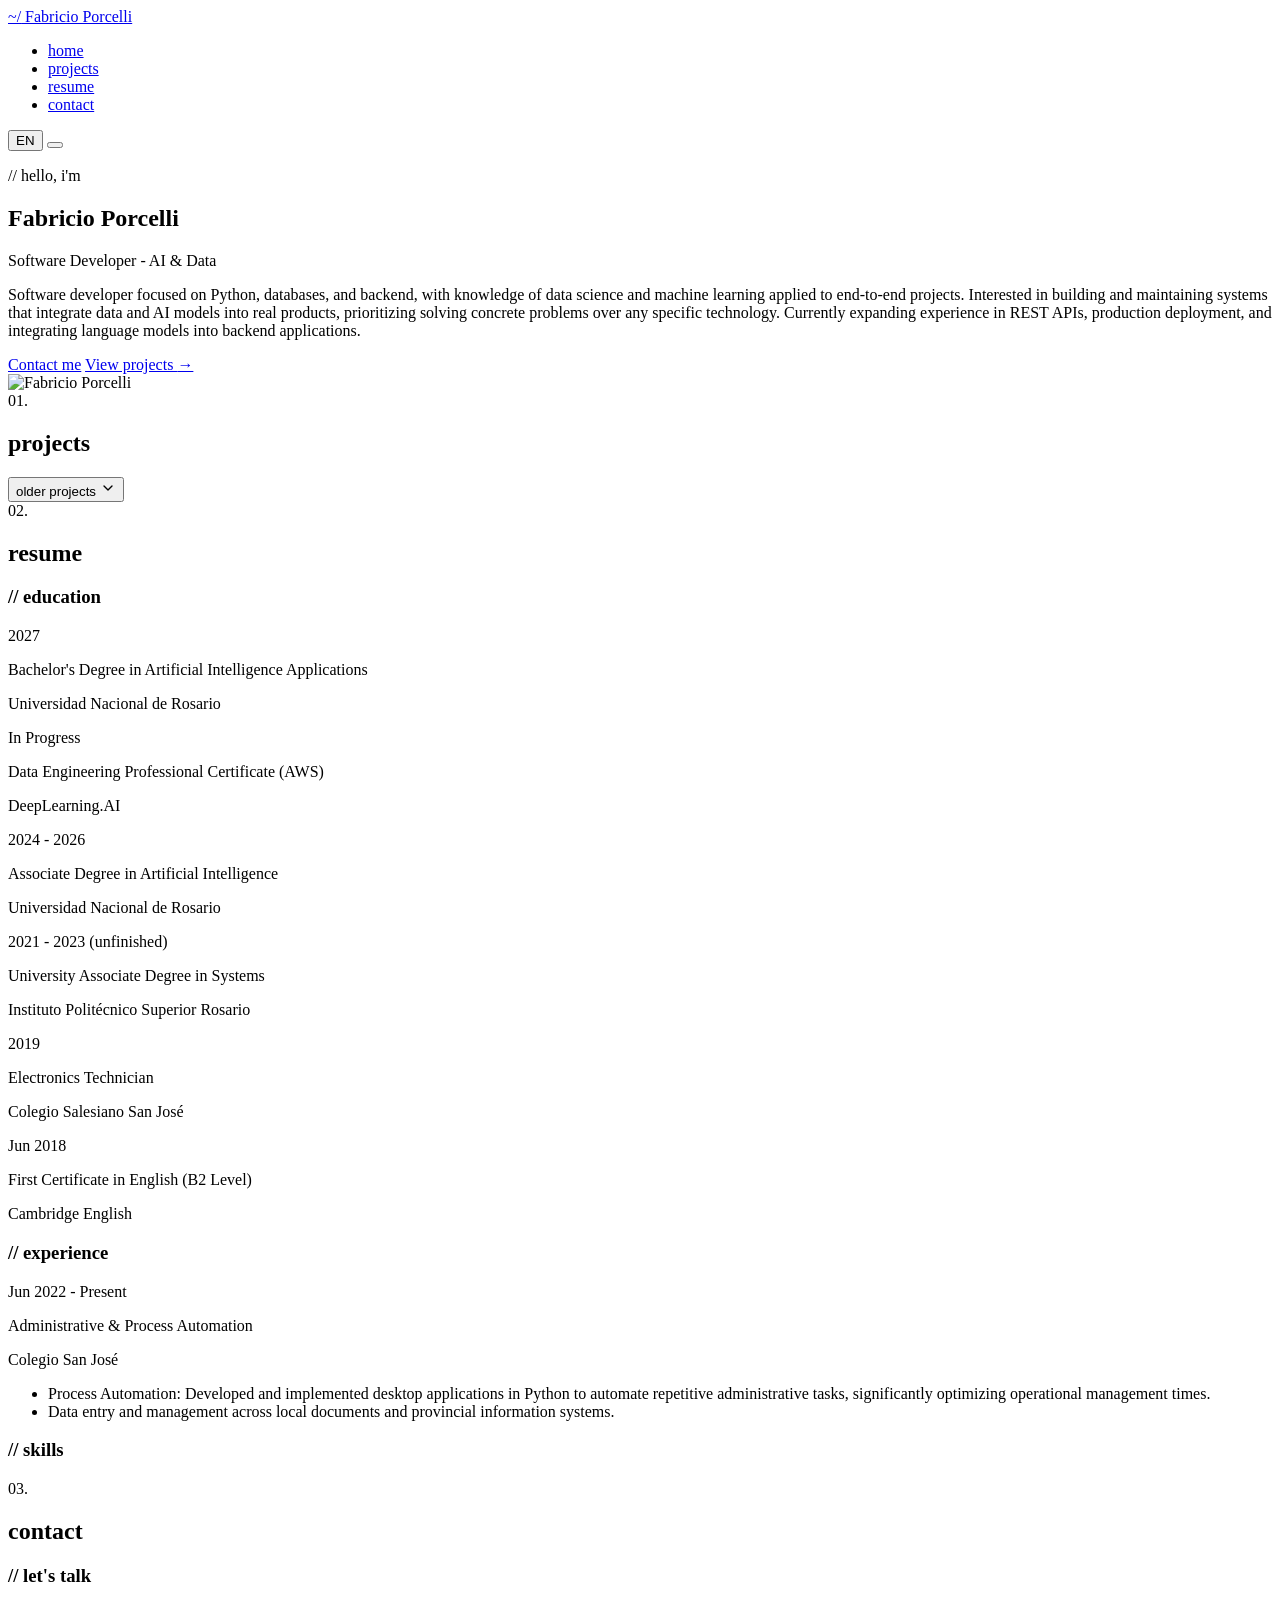
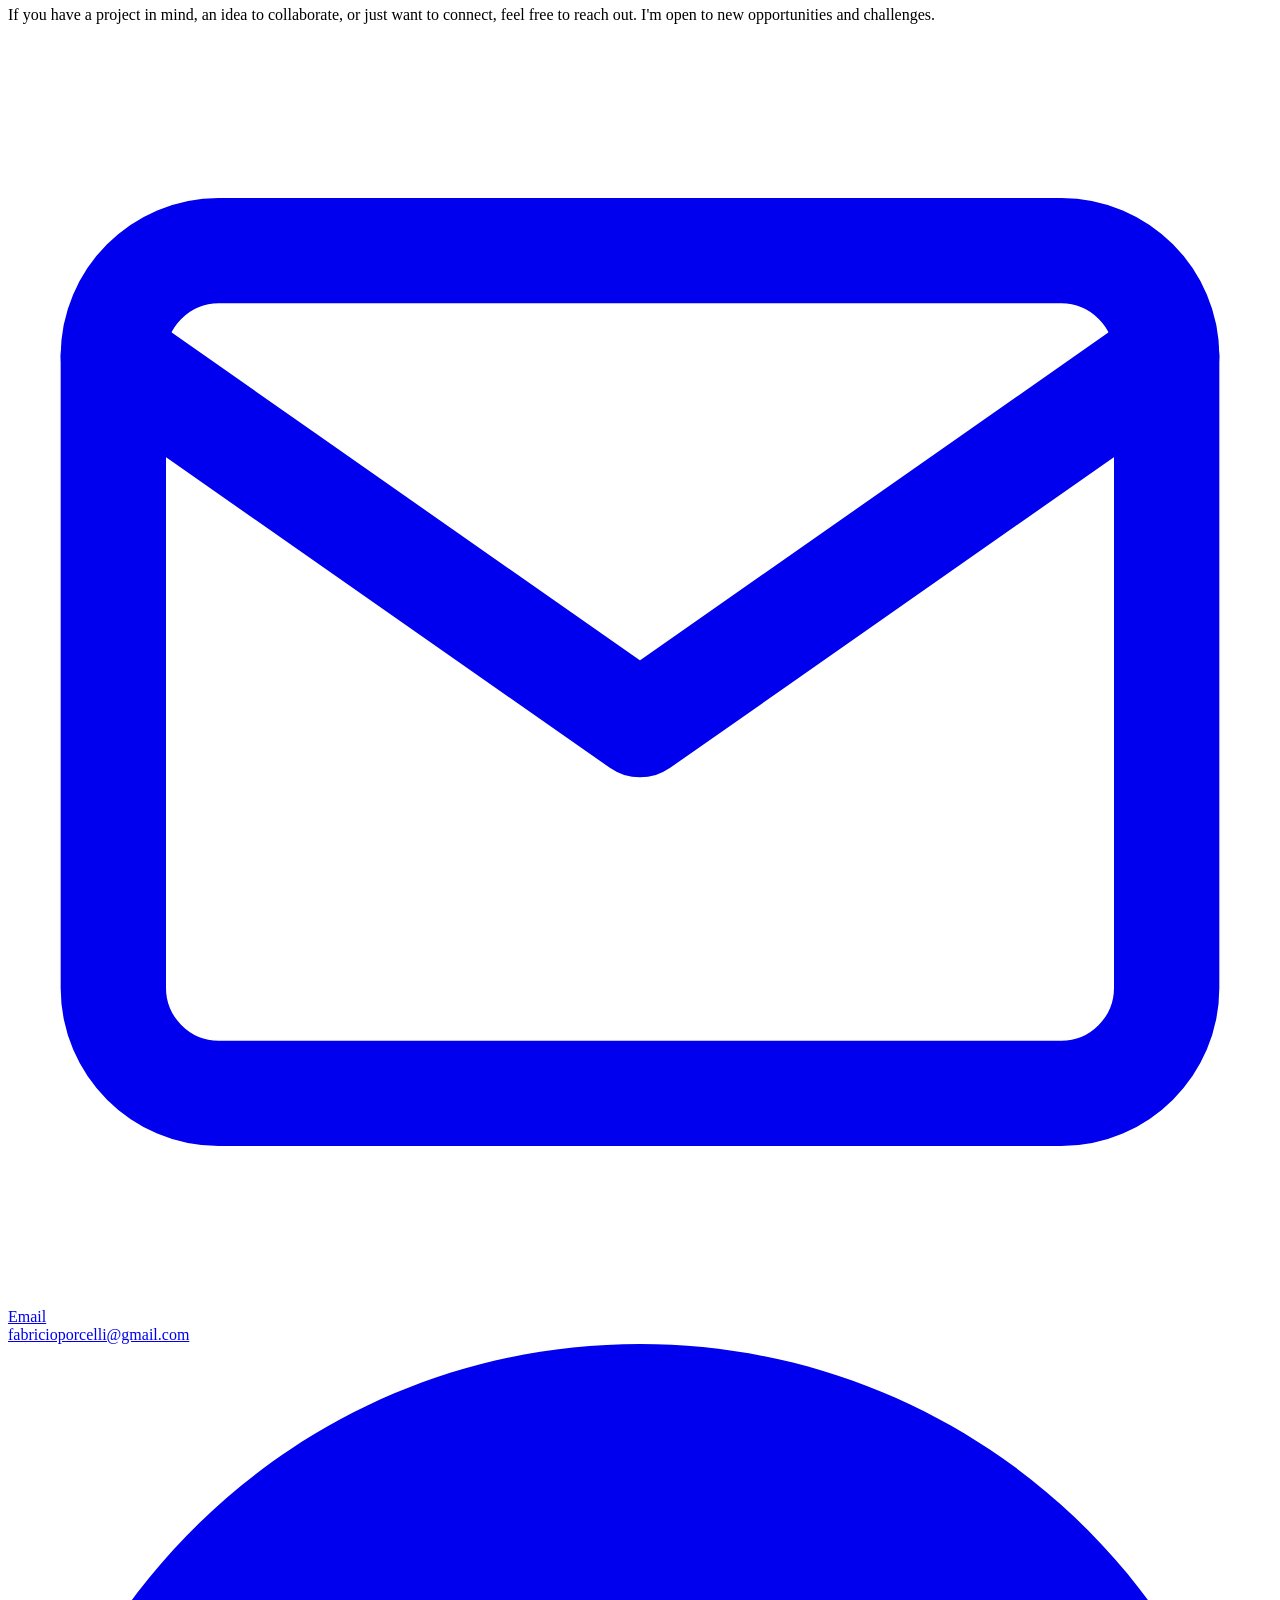
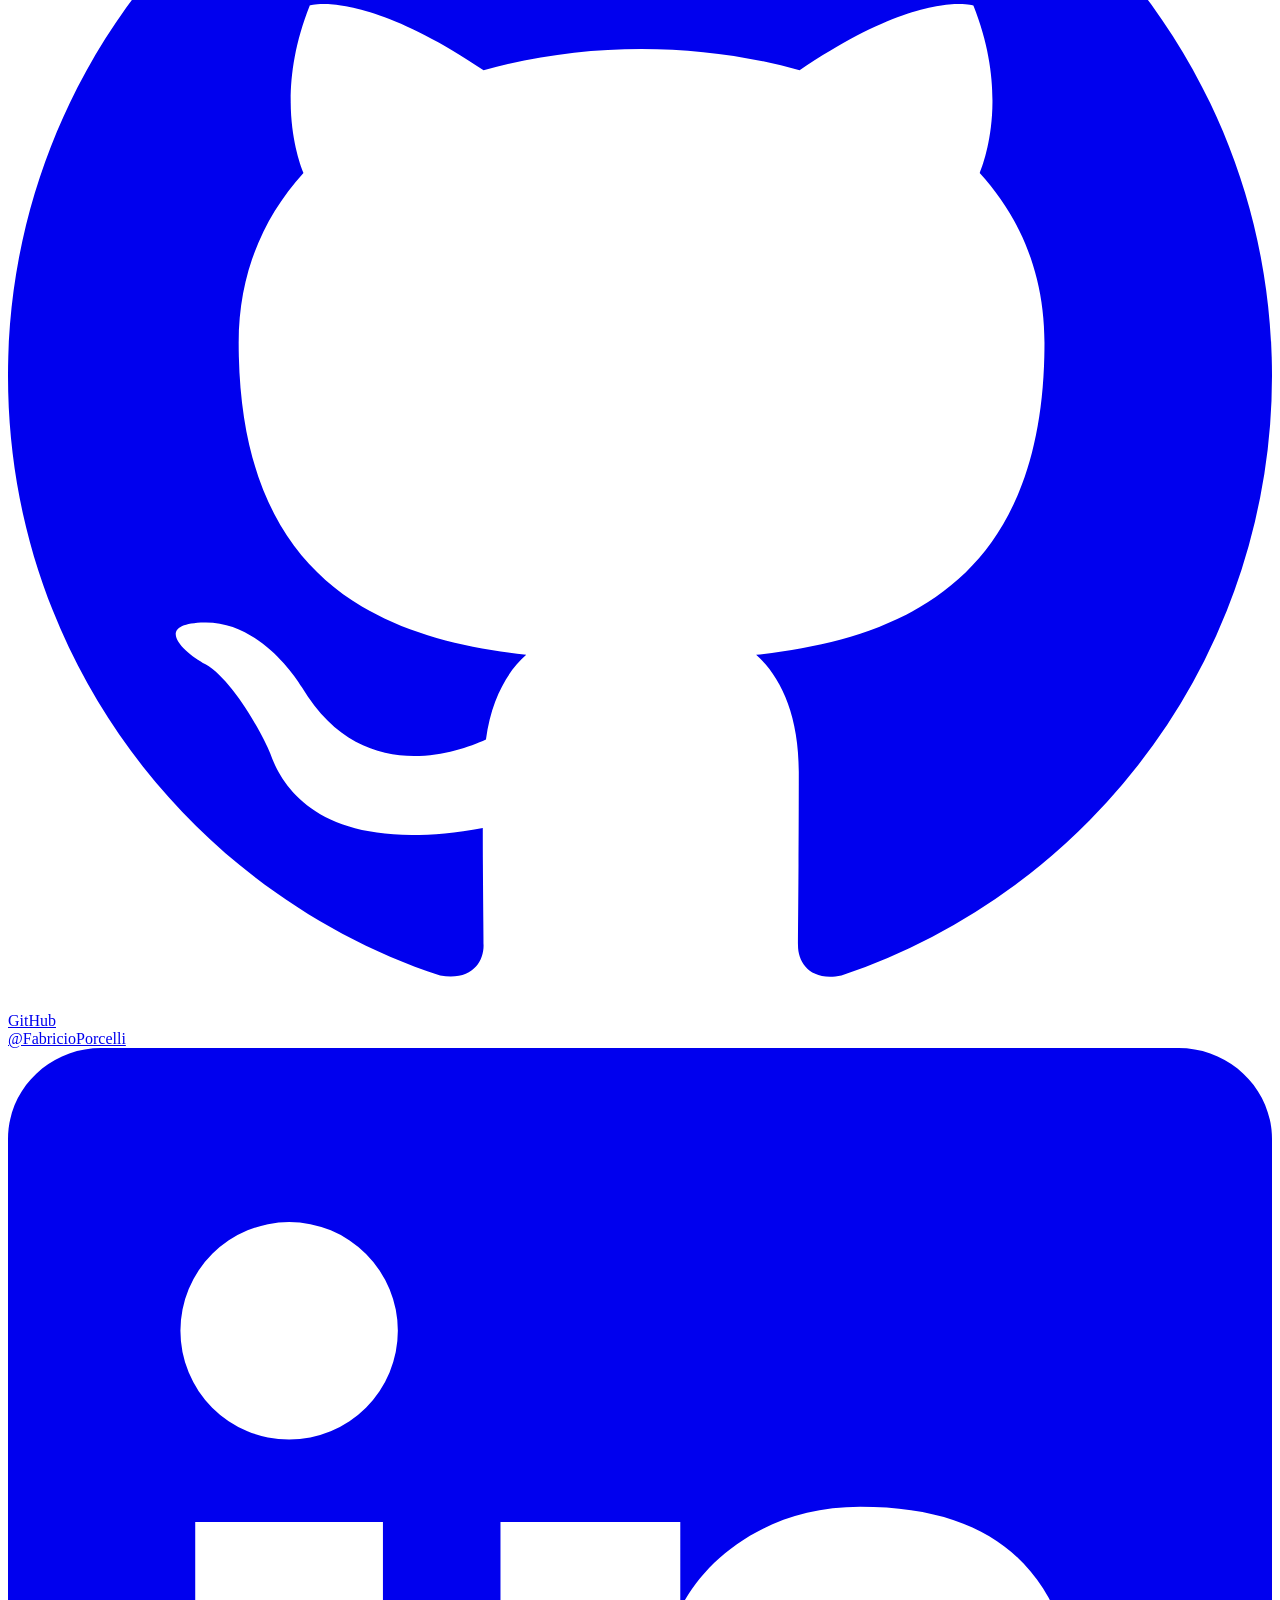
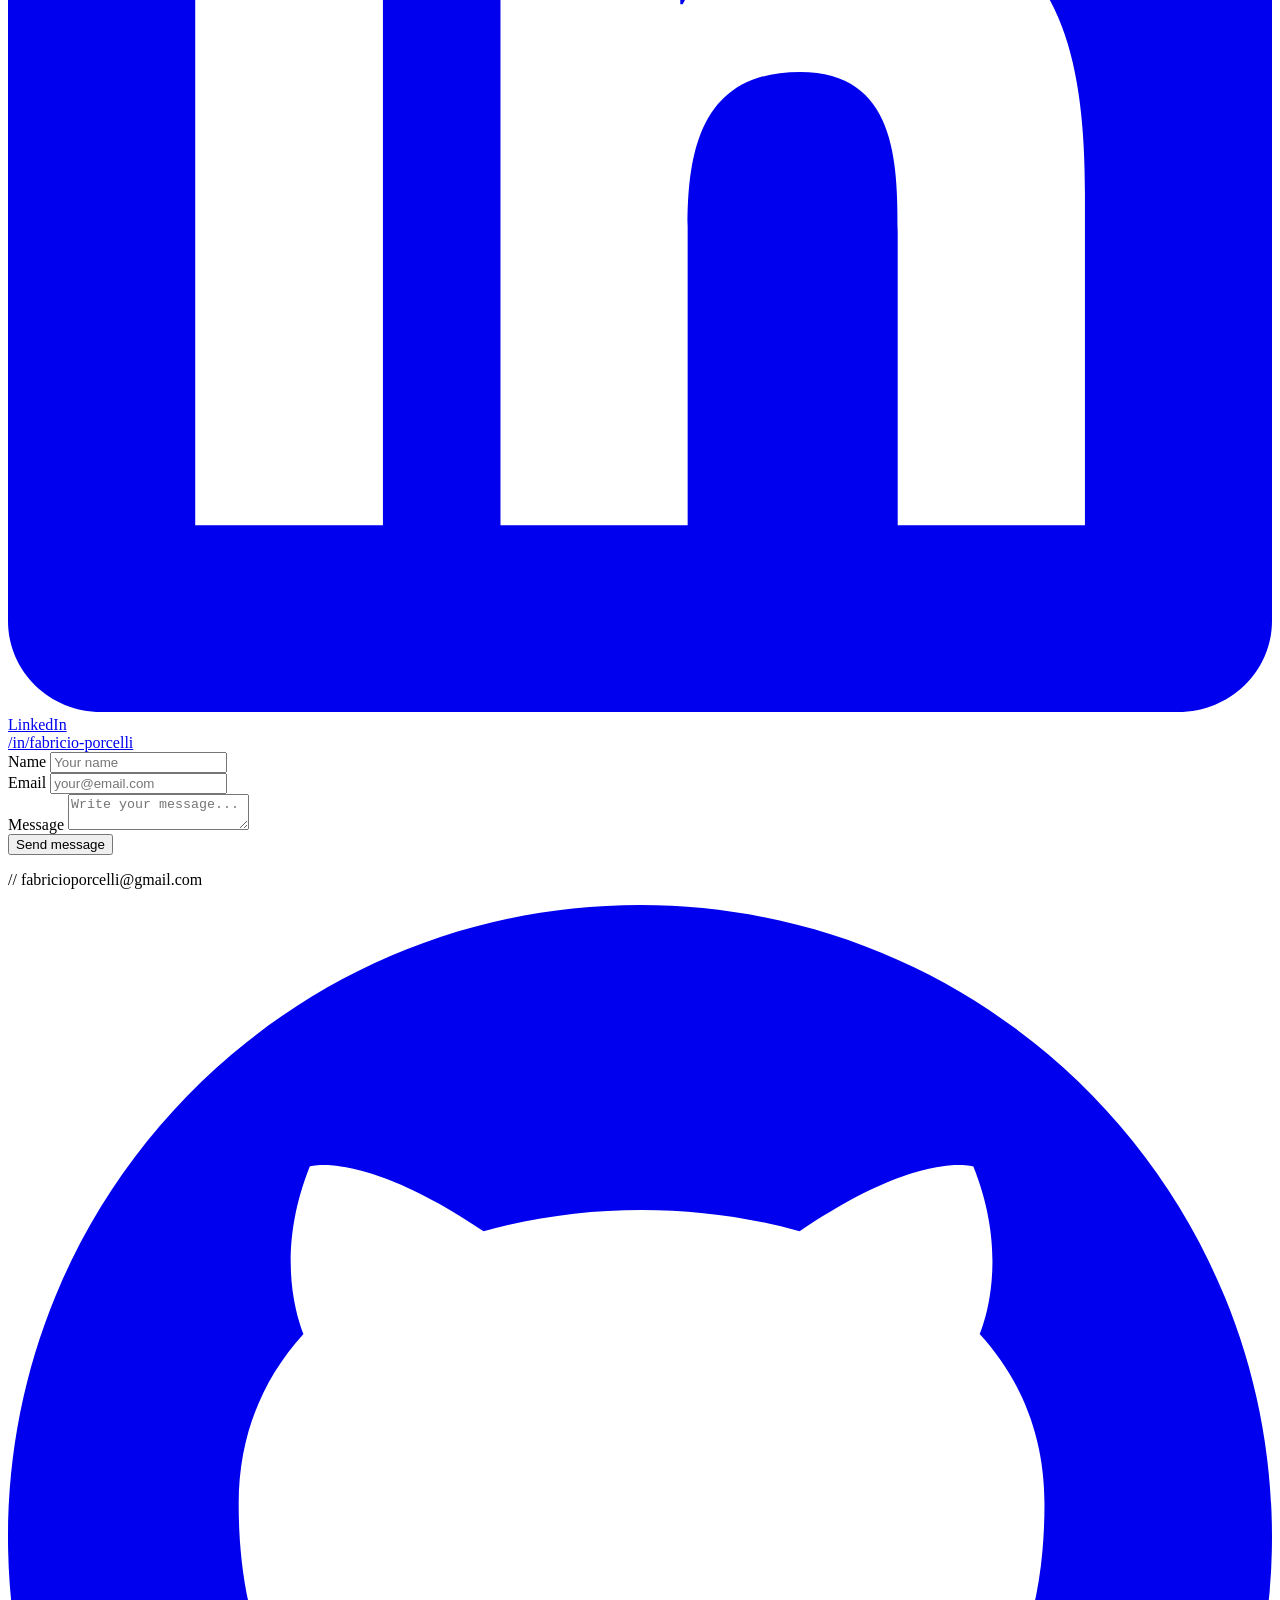
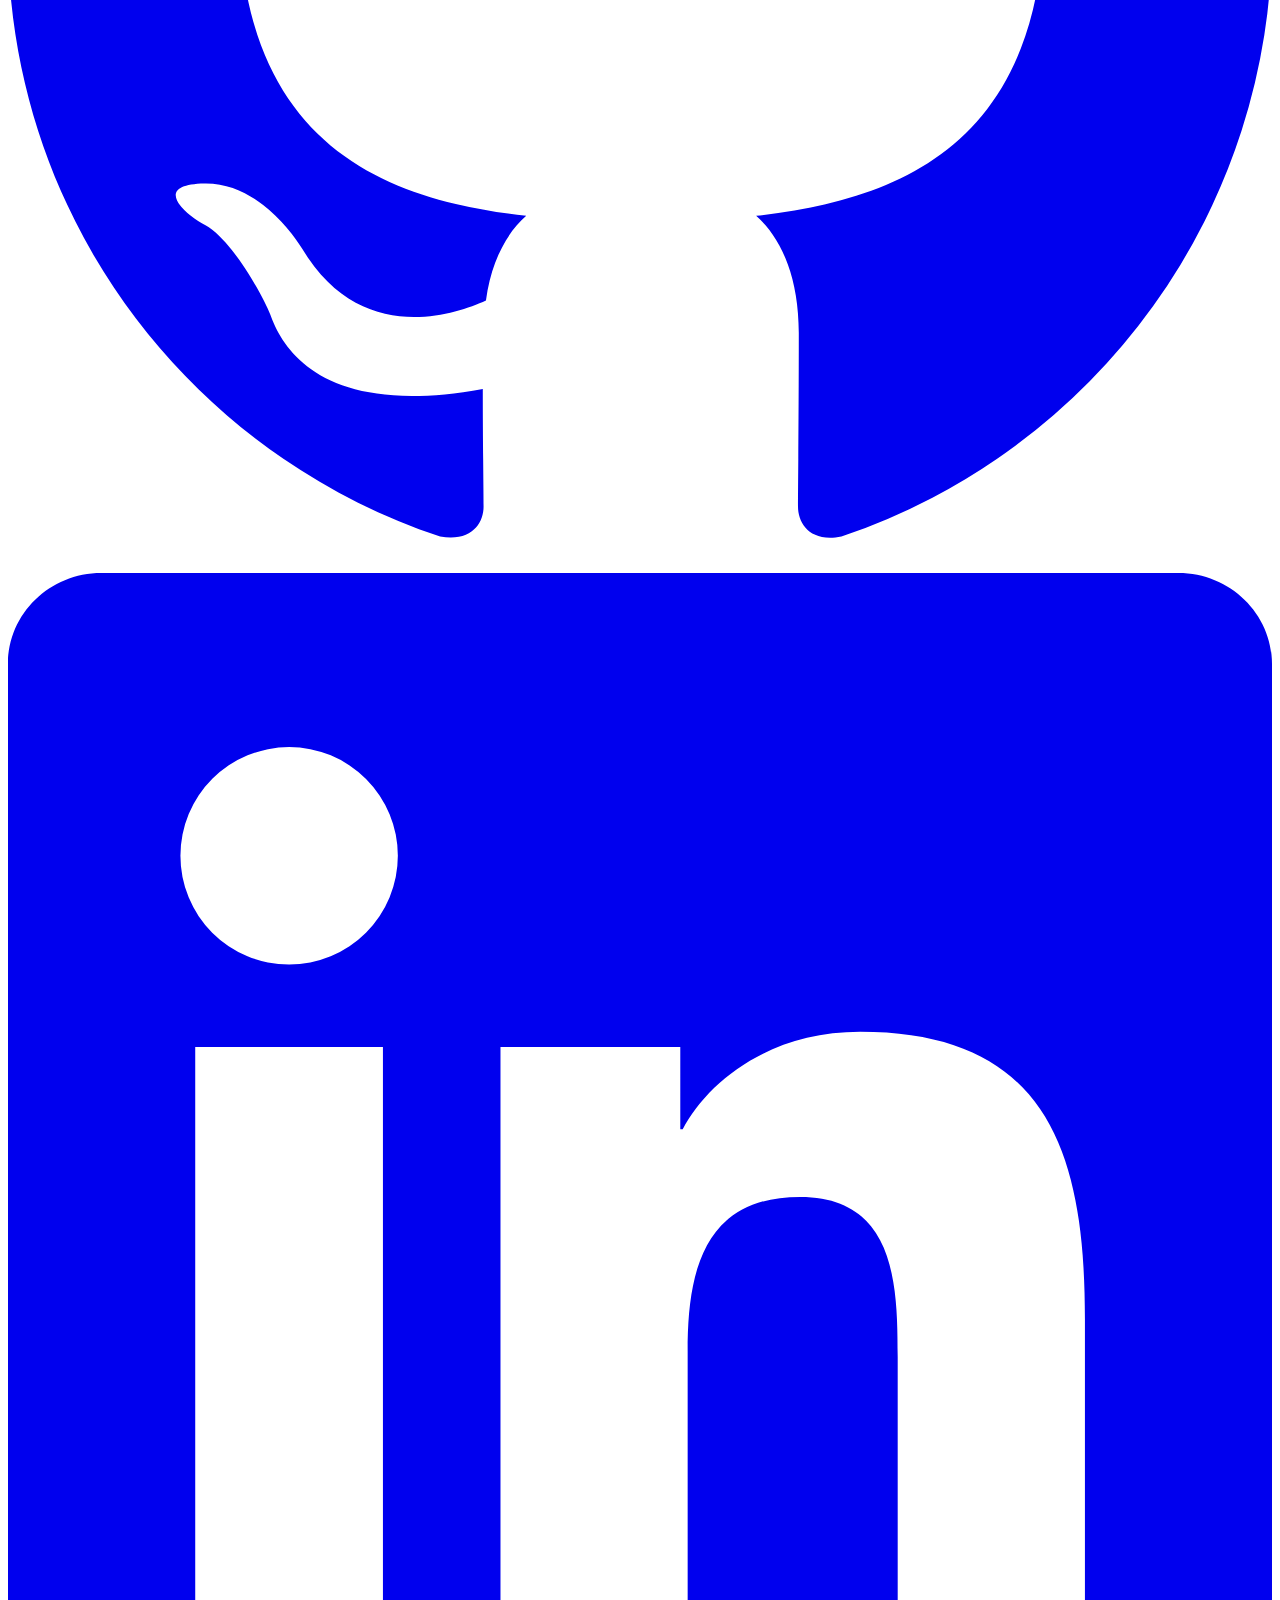
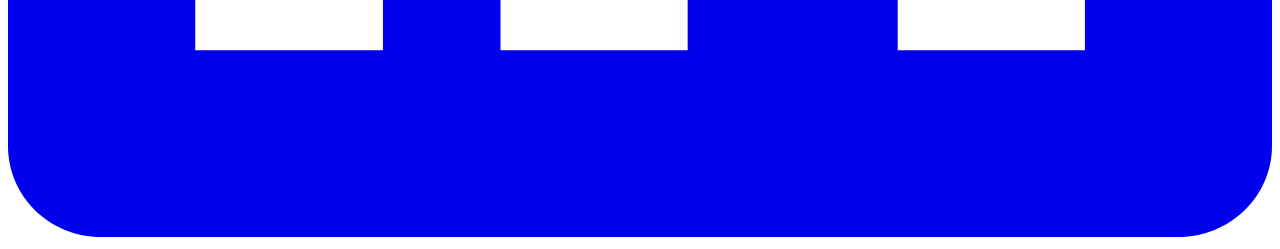
==== index.html @ 9d68b090 "feat: se agrega weather-assistant y se actualiza el contenido del portfolio - se agrega el proyecto " ====
<!DOCTYPE html>
<html lang="en">
<head>
  <meta charset="UTF-8">
  <meta name="viewport" content="width=device-width, initial-scale=1.0">
  <title>Fabricio Porcelli | Software Developer - AI & Data</title>
  <meta name="description" content="Software Developer focused on Python, databases, and backend, building systems that integrate data and AI models into real products. REST APIs, LLM agents, Docker, PostgreSQL.">
  <meta property="og:title" content="Fabricio Porcelli | Software Developer - AI & Data">
  <meta property="og:description" content="Software Developer focused on Python, backend, and AI: REST APIs, LLM agents, data pipelines, and production deployment.">
  <meta property="og:image" content="https://fabricioporcelli.github.io/porfolio/images/perfil.jpeg">
  <meta property="og:url" content="https://fabricioporcelli.github.io/porfolio/">
  <meta property="og:type" content="website">
  <meta name="twitter:card" content="summary_large_image">
  <link rel="icon" href="svgs/code.svg">
  <link rel="stylesheet" href="styles/styles.css">
</head>
<body>
  <header class="header">
    <nav class="nav">
      <a href="#inicio" class="nav-brand">
        <span class="nav-brand-icon">~/</span>
        Fabricio Porcelli
      </a>
      <ul class="nav-links" id="nav-links">
        <li><a href="#inicio" class="nav-link active" data-section="inicio" data-i18n="nav.inicio">home</a></li>
        <li><a href="#proyectos" class="nav-link" data-section="proyectos" data-i18n="nav.proyectos">projects</a></li>
        <li><a href="#curriculum" class="nav-link" data-section="curriculum" data-i18n="nav.curriculum">resume</a></li>
        <li><a href="#contacto" class="nav-link" data-section="contacto" data-i18n="nav.contacto">contact</a></li>
      </ul>
      <button class="lang-toggle" id="lang-toggle" aria-label="Switch language">EN</button>
      <button class="menu-toggle" id="menu-toggle" aria-label="Menú de navegación">
        <span></span>
        <span></span>
        <span></span>
      </button>
    </nav>
  </header>

  <main>
    <!-- HERO -->
    <section id="inicio" class="hero">
      <div class="container">
        <div class="hero-content fade-in">
          <div class="hero-text">
            <p class="hero-greeting"><span class="comment">//</span> <span data-i18n="hero.greeting">hello, i'm</span></p>
            <h1 class="hero-name">Fabricio Porcelli</h1>
            <p class="hero-subtitle" data-i18n="hero.subtitle">
              <span class="accent-blue">Software Developer</span>
              <span class="accent-green">- AI & Data</span>
            </p>
            <p class="hero-desc" data-i18n="hero.desc">
              Software developer focused on Python, databases, and backend, with knowledge of
              data science and machine learning applied to end-to-end projects. Interested in
              building and maintaining systems that integrate data and AI models into real
              products, prioritizing solving concrete problems over any specific technology.
              Currently expanding experience in REST APIs, production deployment, and
              integrating language models into backend applications.
            </p>
            <div class="hero-actions">
              <a href="mailto:fabricioporcelli@gmail.com" class="btn btn-primary" data-i18n="hero.contact">Contact me</a>
              <a href="#proyectos" class="btn btn-outline" data-i18n="hero.projects">View projects <span class="arrow">→</span></a>
            </div>
          </div>
          <div class="hero-image">
            <img src="images/perfil.jpeg" alt="Fabricio Porcelli" />
          </div>
        </div>
      </div>
    </section>

    <!-- PROYECTOS -->
    <section id="proyectos" class="section">
      <div class="container">
        <div class="section-header">
          <span class="section-number">01.</span>
          <h2 class="section-title" data-i18n="section.projects">projects</h2>
          <div class="section-line"></div>
        </div>
        <div class="projects-grid" id="projects-grid"></div>
        <div class="projects-archive">
          <button class="archive-toggle" id="archive-toggle" aria-expanded="false" aria-controls="archive-grid">
            <span data-i18n="projects.archive">older projects</span>
            <svg class="archive-chevron" width="16" height="16" viewBox="0 0 24 24" fill="none" stroke="currentColor" stroke-width="2" stroke-linecap="round" stroke-linejoin="round"><polyline points="6 9 12 15 18 9"/></svg>
          </button>
          <div class="archive-collapse" id="archive-collapse">
            <div class="archive-inner">
              <div class="projects-grid" id="archive-grid"></div>
            </div>
          </div>
        </div>
      </div>
    </section>

    <!-- CURRICULUM -->
    <section id="curriculum" class="section">
      <div class="container">
        <div class="section-header">
          <span class="section-number">02.</span>
          <h2 class="section-title" data-i18n="section.resume">resume</h2>
          <div class="section-line"></div>
        </div>
        <div class="curriculum-content">
          <div class="curriculum-left">
            <h3 data-i18n="edu.title">// education</h3>
            <div class="edu-item">
              <p class="edu-date">2027</p>
              <p class="edu-title" data-i18n="edu.lic">Bachelor's Degree in Artificial Intelligence Applications</p>
              <p class="edu-institution" data-i18n="edu.lic.inst">Universidad Nacional de Rosario</p>
            </div>
            <div class="edu-item">
              <p class="edu-date" data-i18n="edu.aws.date">In Progress</p>
              <p class="edu-title" data-i18n="edu.aws">Data Engineering Professional Certificate (AWS)</p>
              <p class="edu-institution" data-i18n="edu.aws.inst">DeepLearning.AI</p>
            </div>
            <div class="edu-item">
              <p class="edu-date">2024 - 2026</p>
              <p class="edu-title" data-i18n="edu.tuia">Associate Degree in Artificial Intelligence</p>
              <p class="edu-institution" data-i18n="edu.tuia.inst">Universidad Nacional de Rosario</p>
            </div>
            <div class="edu-item">
              <p class="edu-date" data-i18n="edu.aus.date">2021 - 2023 (unfinished)</p>
              <p class="edu-title" data-i18n="edu.aus">University Associate Degree in Systems</p>
              <p class="edu-institution" data-i18n="edu.aus.inst">Instituto Politécnico Superior Rosario</p>
            </div>
            <div class="edu-item">
              <p class="edu-date">2019</p>
              <p class="edu-title" data-i18n="edu.tecnico">Electronics Technician</p>
              <p class="edu-institution" data-i18n="edu.tecnico.inst">Colegio Salesiano San José</p>
            </div>
            <div class="edu-item">
              <p class="edu-date">Jun 2018</p>
              <p class="edu-title" data-i18n="edu.fce">First Certificate in English (B2 Level)</p>
              <p class="edu-institution" data-i18n="edu.fce.inst">Cambridge English</p>
            </div>
            <h3 data-i18n="exp.title">// experience</h3>
            <div class="edu-item">
              <p class="edu-date">Jun 2022 - Present</p>
              <p class="edu-title" data-i18n="exp.role">Administrative & Process Automation</p>
              <p class="edu-institution" data-i18n="exp.company">Colegio San José</p>
            </div>
            <ul class="exp-list">
              <li data-i18n="exp.bullet1">Process Automation: Developed and implemented desktop applications in Python to automate repetitive administrative tasks, significantly optimizing operational management times.</li>
              <li data-i18n="exp.bullet2">Data entry and management across local documents and provincial information systems.</li>
            </ul>
          </div>
          <div class="curriculum-right">
            <h3 data-i18n="skills.title">// skills</h3>
            <div class="skills-grid" id="skills-grid"></div>
            <div class="curriculum-download" hidden>
              <p data-i18n="cv.text">Full version with work experience and certifications.</p>
              <a href="https://drive.google.com/file/d/1CHxCLq-ZYE1xVv3JFR_Th_CoHBLo0Dvc/view?usp=sharing" target="_blank" rel="noopener noreferrer" class="btn btn-primary" id="cv-link">
                <svg width="16" height="16" viewBox="0 0 24 24" fill="none" stroke="currentColor" stroke-width="2" stroke-linecap="round" stroke-linejoin="round"><path d="M21 15v4a2 2 0 0 1-2 2H5a2 2 0 0 1-2-2v-4"/><polyline points="7 10 12 15 17 10"/><line x1="12" y1="15" x2="12" y2="3"/></svg>
                <span data-i18n="cv.button">View CV (PDF)</span>
              </a>
            </div>
          </div>
        </div>
      </div>
    </section>

    <!-- CONTACTO -->
    <section id="contacto" class="section">
      <div class="container">
        <div class="section-header">
          <span class="section-number">03.</span>
          <h2 class="section-title" data-i18n="section.contact">contact</h2>
          <div class="section-line"></div>
        </div>
        <div class="contact-content">
          <div class="contact-info">
            <h3 data-i18n="contact.title">// let's talk</h3>
            <p data-i18n="contact.desc">
              If you have a project in mind, an idea to collaborate, or just want to connect,
              feel free to reach out. I'm open to new opportunities and challenges.
            </p>
            <div class="contact-links">
              <a href="mailto:fabricioporcelli@gmail.com" class="contact-link">
                <svg class="contact-link-icon" viewBox="0 0 24 24" fill="none" stroke="currentColor" stroke-width="2" stroke-linecap="round" stroke-linejoin="round"><path d="M4 4h16c1.1 0 2 .9 2 2v12c0 1.1-.9 2-2 2H4c-1.1 0-2-.9-2-2V6c0-1.1.9-2 2-2z"/><polyline points="22,6 12,13 2,6"/></svg>
                <div>
                  <div class="contact-link-label">Email</div>
                  <div class="contact-link-value">fabricioporcelli@gmail.com</div>
                </div>
              </a>
              <a href="https://github.com/FabricioPorcelli" target="_blank" rel="noopener noreferrer" class="contact-link">
                <svg class="contact-link-icon" viewBox="0 0 24 24" fill="currentColor"><path d="M12 0C5.37 0 0 5.37 0 12c0 5.31 3.435 9.795 8.205 11.385.6.105.825-.255.825-.57 0-.285-.015-1.23-.015-2.235-3.015.555-3.795-.735-4.035-1.41-.135-.345-.72-1.41-1.23-1.695-.42-.225-1.02-.78-.015-.795.945-.015 1.62.87 1.845 1.23 1.08 1.815 2.805 1.305 3.495.99.105-.78.42-1.305.765-1.605-2.67-.3-5.46-1.335-5.46-5.925 0-1.305.465-2.385 1.23-3.225-.12-.3-.54-1.53.12-3.18 0 0 1.005-.315 3.3 1.23.96-.27 1.98-.405 3-.405s2.04.135 3 .405c2.295-1.56 3.3-1.23 3.3-1.23.66 1.65.24 2.88.12 3.18.765.84 1.23 1.905 1.23 3.225 0 4.605-2.805 5.625-5.475 5.925.435.375.81 1.095.81 2.22 0 1.605-.015 2.895-.015 3.3 0 .315.225.69.825.57A12.02 12.02 0 0 0 24 12c0-6.63-5.37-12-12-12z"/></svg>
                <div>
                  <div class="contact-link-label">GitHub</div>
                  <div class="contact-link-value">@FabricioPorcelli</div>
                </div>
              </a>
              <a href="https://www.linkedin.com/in/fabricio-porcelli/" target="_blank" rel="noopener noreferrer" class="contact-link">
                <svg class="contact-link-icon" viewBox="0 0 24 24" fill="currentColor"><path d="M20.447 20.452h-3.554v-5.569c0-1.328-.027-3.037-1.852-3.037-1.853 0-2.136 1.445-2.136 2.939v5.667H9.351V9h3.414v1.561h.046c.477-.9 1.637-1.85 3.37-1.85 3.601 0 4.267 2.37 4.267 5.455v6.286zM5.337 7.433a2.062 2.062 0 01-2.063-2.065 2.064 2.064 0 112.063 2.065zm1.782 13.019H3.555V9h3.564v11.452zM22.225 0H1.771C.792 0 0 .774 0 1.729v20.542C0 23.227.792 24 1.771 24h20.451C23.2 24 24 23.227 24 22.271V1.729C24 .774 23.2 0 22.222 0h.003z"/></svg>
                <div>
                  <div class="contact-link-label">LinkedIn</div>
                  <div class="contact-link-value">/in/fabricio-porcelli</div>
                </div>
              </a>
            </div>
          </div>
          <form class="contact-form" id="contact-form">
            <div class="form-group">
              <label class="form-label" for="name" data-i18n="form.name">Name</label>
              <input class="form-input" type="text" id="name" name="name" placeholder="Your name" data-i18n-placeholder="form.name.placeholder" required>
            </div>
            <div class="form-group">
              <label class="form-label" for="email" data-i18n="form.email">Email</label>
              <input class="form-input" type="email" id="email" name="email" placeholder="your@email.com" data-i18n-placeholder="form.email.placeholder" required>
            </div>
            <div class="form-group">
              <label class="form-label" for="message" data-i18n="form.message">Message</label>
              <textarea class="form-textarea" id="message" name="message" placeholder="Write your message..." data-i18n-placeholder="form.message.placeholder" maxlength="1000" required></textarea>
            </div>
            <button type="submit" class="btn btn-primary" data-i18n="form.submit">Send message</button>
          </form>
        </div>
      </div>
    </section>
  </main>

  <footer class="footer">
    <div class="container">
      <div class="footer-content">
        <p class="footer-info">
          <span class="comment">//</span> fabricioporcelli@gmail.com
        </p>
        <!-- <p class="footer-info">
          Diseñado con <span style="color: var(--accent-red);">♥</span> por Fabricio Porcelli &nbsp;|&nbsp; 2024
        </p> -->
        <div class="footer-socials">
          <a href="https://github.com/FabricioPorcelli" target="_blank" rel="noopener noreferrer" class="footer-social-link" aria-label="GitHub">
            <svg viewBox="0 0 24 24" fill="currentColor"><path d="M12 0C5.37 0 0 5.37 0 12c0 5.31 3.435 9.795 8.205 11.385.6.105.825-.255.825-.57 0-.285-.015-1.23-.015-2.235-3.015.555-3.795-.735-4.035-1.41-.135-.345-.72-1.41-1.23-1.695-.42-.225-1.02-.78-.015-.795.945-.015 1.62.87 1.845 1.23 1.08 1.815 2.805 1.305 3.495.99.105-.78.42-1.305.765-1.605-2.67-.3-5.46-1.335-5.46-5.925 0-1.305.465-2.385 1.23-3.225-.12-.3-.54-1.53.12-3.18 0 0 1.005-.315 3.3 1.23.96-.27 1.98-.405 3-.405s2.04.135 3 .405c2.295-1.56 3.3-1.23 3.3-1.23.66 1.65.24 2.88.12 3.18.765.84 1.23 1.905 1.23 3.225 0 4.605-2.805 5.625-5.475 5.925.435.375.81 1.095.81 2.22 0 1.605-.015 2.895-.015 3.3 0 .315.225.69.825.57A12.02 12.02 0 0 0 24 12c0-6.63-5.37-12-12-12z"/></svg>
          </a>
          <a href="https://www.linkedin.com/in/fabricio-porcelli/" target="_blank" rel="noopener noreferrer" class="footer-social-link" aria-label="LinkedIn">
            <svg viewBox="0 0 24 24" fill="currentColor"><path d="M20.447 20.452h-3.554v-5.569c0-1.328-.027-3.037-1.852-3.037-1.853 0-2.136 1.445-2.136 2.939v5.667H9.351V9h3.414v1.561h.046c.477-.9 1.637-1.85 3.37-1.85 3.601 0 4.267 2.37 4.267 5.455v6.286zM5.337 7.433a2.062 2.062 0 01-2.063-2.065 2.064 2.064 0 112.063 2.065zm1.782 13.019H3.555V9h3.564v11.452zM22.225 0H1.771C.792 0 0 .774 0 1.729v20.542C0 23.227.792 24 1.771 24h20.451C23.2 24 24 23.227 24 22.271V1.729C24 .774 23.2 0 22.222 0h.003z"/></svg>
          </a>
        </div>
      </div>
    </div>
  </footer>

  <script src="scripts/script.js"></script>
</body>
</html>
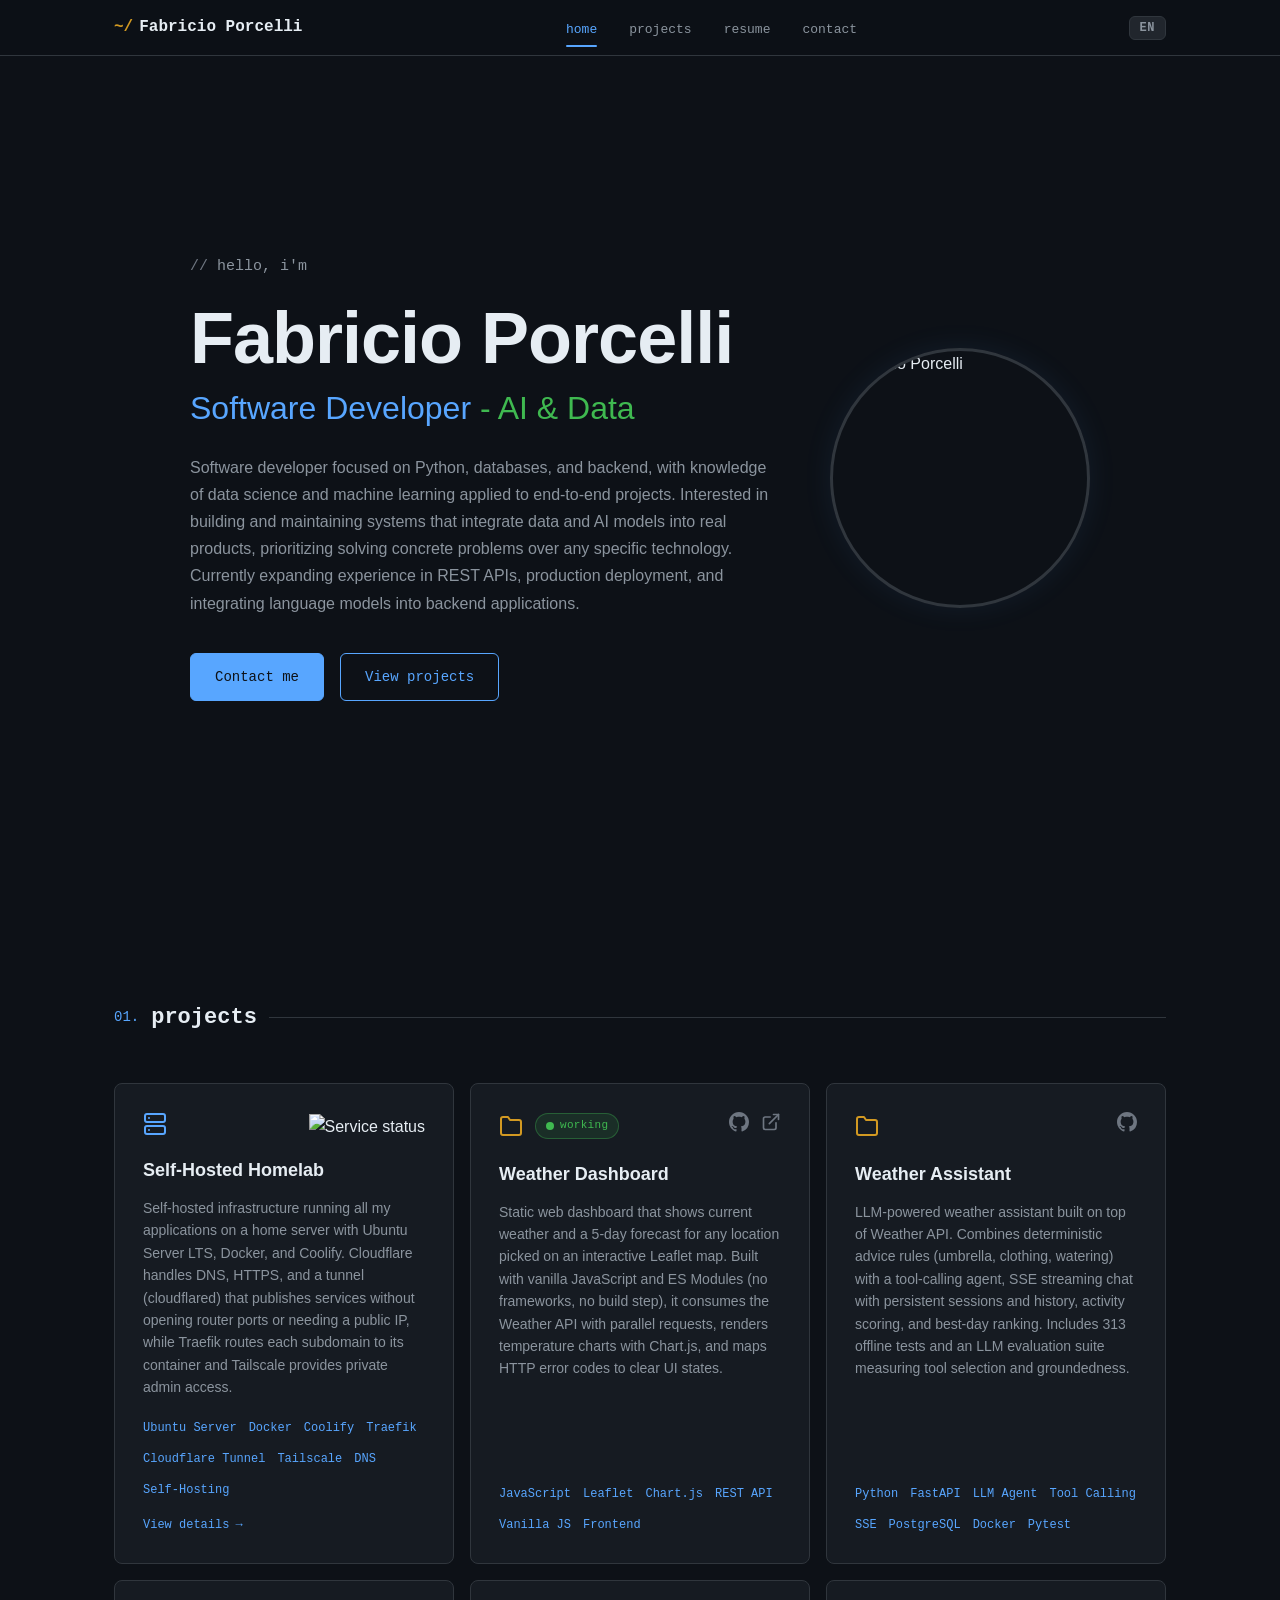
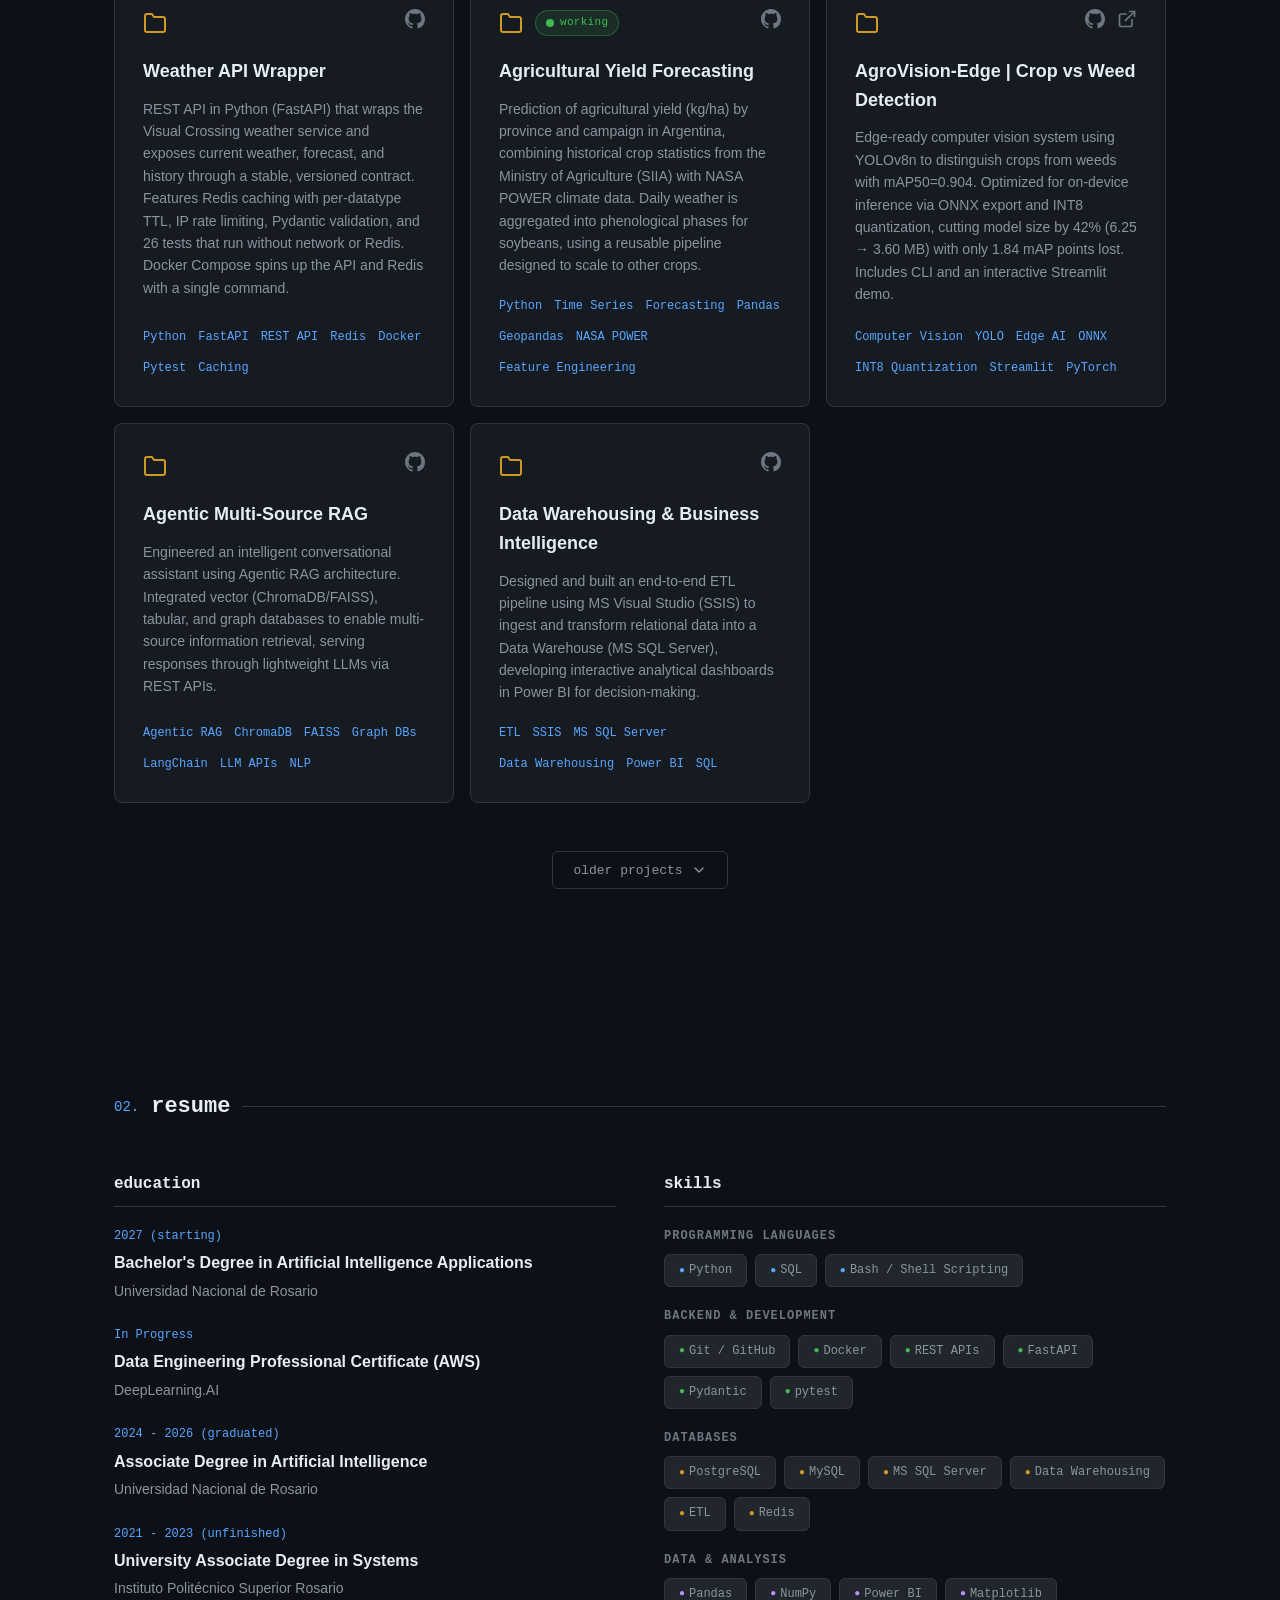
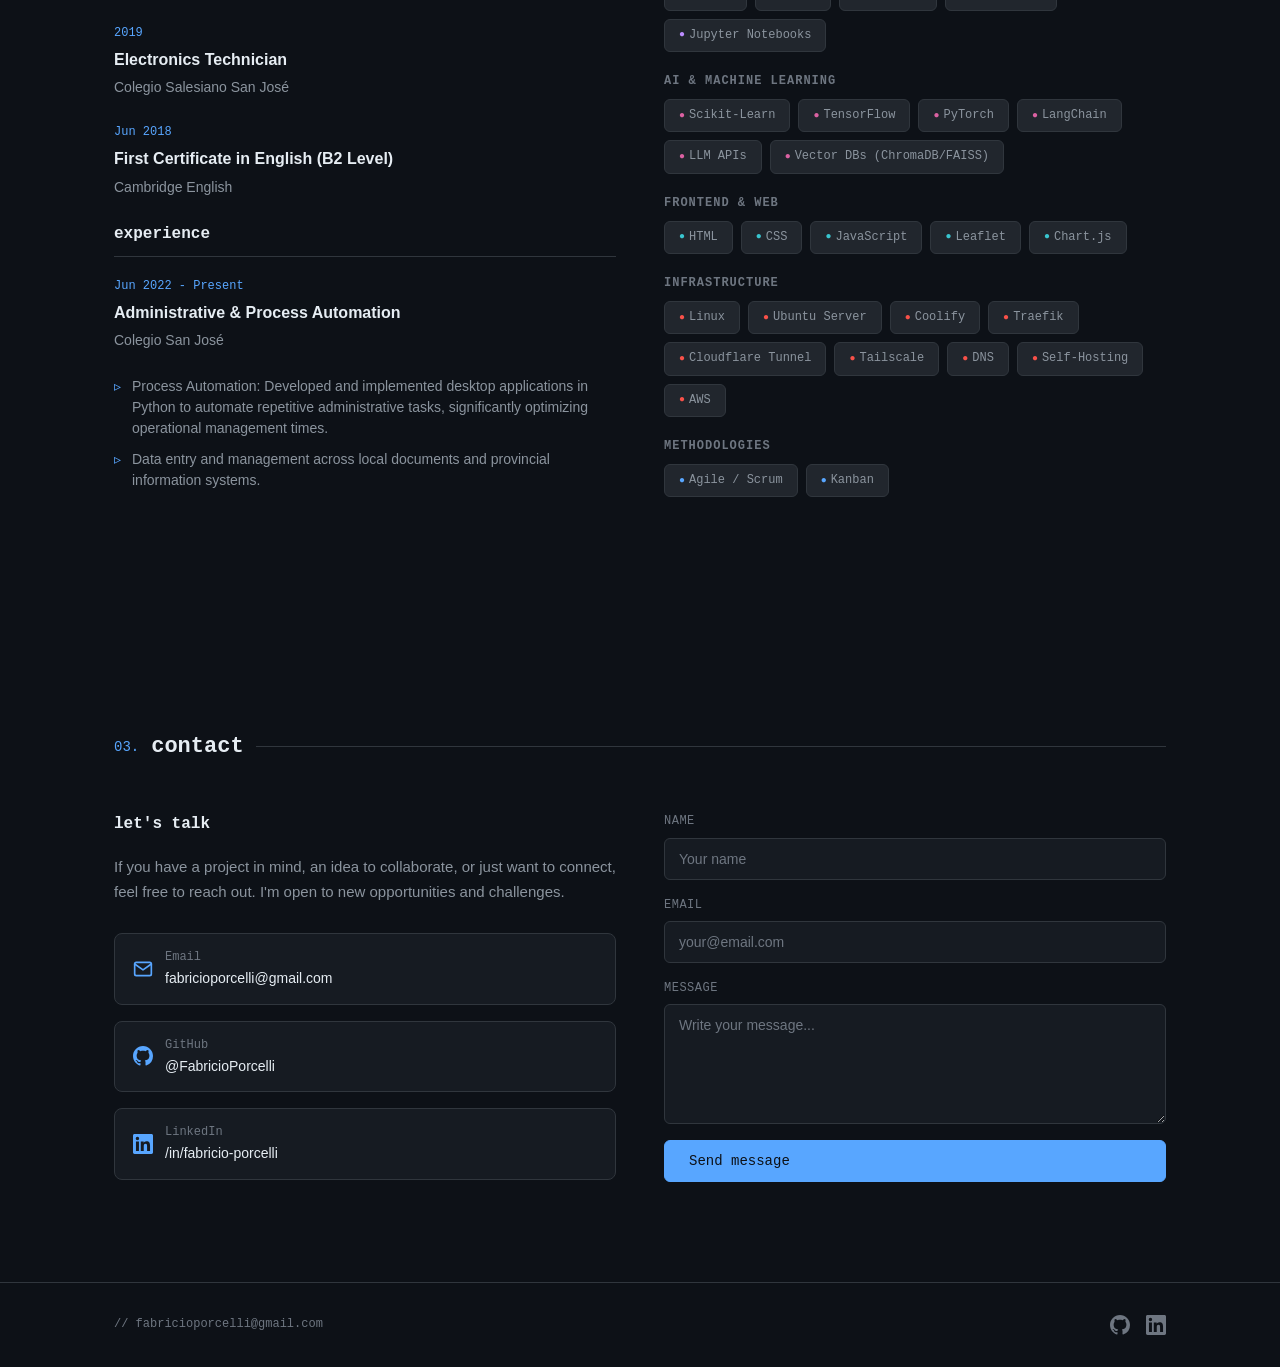
==== commit 7036931b: "feat: se agrega el proyecto self-hosted homelab con estado online y pagina de detalle - se agrega el" ====
--- a/index.html
+++ b/index.html
@@ -103,7 +103,7 @@
           <div class="curriculum-left">
             <h3 data-i18n="edu.title">// education</h3>
             <div class="edu-item">
-              <p class="edu-date">2027</p>
+              <p class="edu-date" data-i18n="edu.lic.date">2027 (starting)</p>
               <p class="edu-title" data-i18n="edu.lic">Bachelor's Degree in Artificial Intelligence Applications</p>
               <p class="edu-institution" data-i18n="edu.lic.inst">Universidad Nacional de Rosario</p>
             </div>
@@ -113,7 +113,7 @@
               <p class="edu-institution" data-i18n="edu.aws.inst">DeepLearning.AI</p>
             </div>
             <div class="edu-item">
-              <p class="edu-date">2024 - 2026</p>
+              <p class="edu-date" data-i18n="edu.tuia.date">2024 - 2026 (graduated)</p>
               <p class="edu-title" data-i18n="edu.tuia">Associate Degree in Artificial Intelligence</p>
               <p class="edu-institution" data-i18n="edu.tuia.inst">Universidad Nacional de Rosario</p>
             </div>
--- a/styles/styles.css
+++ b/styles/styles.css
@@ -0,0 +1,1197 @@
+*,
+*::before,
+*::after {
+  box-sizing: border-box;
+  margin: 0;
+  padding: 0;
+}
+
+:root {
+  --bg-primary: #0d1117;
+  --bg-secondary: #161b22;
+  --bg-tertiary: #21262d;
+  --border: #30363d;
+  --border-hover: #484f58;
+  --text-primary: #e6edf3;
+  --text-secondary: #8b949e;
+  --text-tertiary: #6e7681;
+  --accent-blue: #58a6ff;
+  --accent-green: #3fb950;
+  --accent-orange: #d29922;
+  --accent-purple: #bc8cff;
+  --accent-red: #f85149;
+  --font-sans: -apple-system, BlinkMacSystemFont, 'Segoe UI', Helvetica, Arial, sans-serif;
+  --font-mono: 'SF Mono', 'Fira Code', 'Cascadia Code', 'JetBrains Mono', monospace;
+  --nav-height: 56px;
+  --max-width: 1100px;
+  --section-padding: 100px 0;
+}
+
+html {
+  background: var(--bg-primary);
+  scroll-behavior: smooth;
+  scroll-padding-top: var(--nav-height);
+  scrollbar-width: thin;
+  scrollbar-color: var(--bg-tertiary) var(--bg-primary);
+}
+
+::-webkit-scrollbar {
+  width: 10px;
+}
+
+::-webkit-scrollbar-track {
+  background: var(--bg-primary);
+}
+
+::-webkit-scrollbar-thumb {
+  background: var(--bg-tertiary);
+  border-radius: 8px;
+  border: 2px solid var(--bg-primary);
+}
+
+::-webkit-scrollbar-thumb:hover {
+  background: var(--border-hover);
+}
+
+:focus-visible {
+  outline: 2px solid var(--accent-blue);
+  outline-offset: 3px;
+  border-radius: 4px;
+}
+
+body {
+  background: var(--bg-primary);
+  color: var(--text-primary);
+  font-family: var(--font-sans);
+  line-height: 1.6;
+  min-height: 100vh;
+  transition: opacity 0.18s ease;
+}
+
+body.lang-switching {
+  opacity: 0;
+  pointer-events: none;
+}
+
+img {
+  max-width: 100%;
+  display: block;
+}
+
+a {
+  color: inherit;
+  text-decoration: none;
+}
+
+ul {
+  list-style: none;
+}
+
+.container {
+  max-width: var(--max-width);
+  margin: 0 auto;
+  padding: 0 24px;
+}
+
+::selection {
+  background: var(--accent-blue);
+  color: var(--bg-primary);
+}
+
+.btn {
+  display: inline-flex;
+  align-items: center;
+  gap: 8px;
+  padding: 12px 24px;
+  border-radius: 6px;
+  font-family: var(--font-mono);
+  font-size: 14px;
+  font-weight: 500;
+  cursor: pointer;
+  transition: all 0.2s;
+  border: 1px solid var(--border);
+}
+
+.btn-primary {
+  background: var(--accent-blue);
+  color: var(--bg-primary);
+  border-color: var(--accent-blue);
+}
+
+.btn-primary:hover {
+  background: #79b8ff;
+  border-color: #79b8ff;
+}
+
+.btn-outline {
+  background: transparent;
+  color: var(--accent-blue);
+  border-color: var(--accent-blue);
+}
+
+.btn-outline:hover {
+  background: rgba(88, 166, 255, 0.1);
+}
+
+.comment {
+  color: var(--text-tertiary);
+  font-family: var(--font-mono);
+}
+
+/* HEADER / NAV */
+.header {
+  position: fixed;
+  top: 0;
+  left: 0;
+  right: 0;
+  height: var(--nav-height);
+  background: rgba(13, 17, 23, 0.9);
+  backdrop-filter: blur(12px);
+  border-bottom: 1px solid var(--border);
+  z-index: 1000;
+}
+
+.nav {
+  display: flex;
+  align-items: center;
+  justify-content: space-between;
+  height: 100%;
+  max-width: var(--max-width);
+  margin: 0 auto;
+  padding: 0 24px;
+}
+
+.nav-brand {
+  display: flex;
+  align-items: center;
+  gap: 6px;
+  font-family: var(--font-mono);
+  font-size: 16px;
+  font-weight: 600;
+  color: var(--text-primary);
+}
+
+.nav-brand-icon {
+  color: var(--accent-orange);
+}
+
+.nav-links {
+  display: flex;
+  align-items: center;
+  gap: 4px;
+}
+
+.nav-link {
+  padding: 8px 14px;
+  font-family: var(--font-mono);
+  font-size: 13px;
+  color: var(--text-secondary);
+  border-radius: 6px;
+  transition: all 0.2s;
+  position: relative;
+}
+
+.nav-link:hover {
+  color: var(--text-primary);
+  background: var(--bg-tertiary);
+}
+
+.nav-link.active {
+  color: var(--accent-blue);
+}
+
+.nav-link.active::after {
+  content: '';
+  position: absolute;
+  bottom: -2px;
+  left: 14px;
+  right: 14px;
+  height: 2px;
+  background: var(--accent-blue);
+  border-radius: 1px;
+}
+
+.menu-toggle {
+  display: none;
+  background: none;
+  border: none;
+  cursor: pointer;
+  padding: 8px;
+  flex-direction: column;
+  gap: 5px;
+}
+
+.menu-toggle span {
+  display: block;
+  width: 22px;
+  height: 2px;
+  background: var(--text-primary);
+  border-radius: 2px;
+  transition: all 0.3s;
+}
+
+.lang-toggle {
+  background: var(--bg-tertiary);
+  border: 1px solid var(--border);
+  color: var(--text-secondary);
+  font-family: var(--font-mono);
+  font-size: 12px;
+  font-weight: 600;
+  padding: 4px 10px;
+  border-radius: 6px;
+  cursor: pointer;
+  transition: all 0.2s;
+  margin-left: 8px;
+  letter-spacing: 0.5px;
+}
+
+.lang-toggle:hover {
+  color: var(--text-primary);
+  border-color: var(--border-hover);
+}
+
+.lang-toggle.pulse {
+  animation: langPulse 0.4s ease;
+}
+
+@keyframes langPulse {
+  0% {
+    transform: scale(1);
+  }
+  40% {
+    transform: scale(0.88);
+  }
+  100% {
+    transform: scale(1);
+  }
+}
+
+/* HERO */
+.hero {
+  min-height: 100vh;
+  display: flex;
+  align-items: center;
+  padding-top: var(--nav-height);
+}
+
+.hero-content {
+  display: flex;
+  align-items: center;
+  gap: 60px;
+  max-width: var(--max-width);
+}
+
+.hero-text {
+  flex: 1;
+  max-width: 620px;
+}
+
+.hero-image {
+  flex-shrink: 0;
+}
+
+.hero-image img {
+  width: 260px;
+  height: 260px;
+  border-radius: 50%;
+  object-fit: cover;
+  border: 3px solid var(--border);
+  box-shadow: 0 0 30px rgba(88, 166, 255, 0.08);
+  transition: border-color 0.3s, box-shadow 0.3s;
+}
+
+.hero-image img:hover {
+  border-color: var(--accent-blue);
+  box-shadow: 0 0 40px rgba(88, 166, 255, 0.15);
+}
+
+.hero-greeting {
+  font-family: var(--font-mono);
+  font-size: 15px;
+  color: var(--text-secondary);
+  margin-bottom: 20px;
+}
+
+.hero-name {
+  font-size: clamp(40px, 8vw, 72px);
+  font-weight: 700;
+  line-height: 1.1;
+  margin-bottom: 10px;
+  letter-spacing: -1px;
+}
+
+.hero-subtitle {
+  font-size: clamp(20px, 4vw, 32px);
+  font-weight: 500;
+  color: var(--text-secondary);
+  margin-bottom: 24px;
+  line-height: 1.3;
+}
+
+.accent-blue {
+  color: var(--accent-blue);
+}
+
+.accent-green {
+  color: var(--accent-green);
+}
+
+.accent-orange {
+  color: var(--accent-orange);
+}
+
+.accent-purple {
+  color: var(--accent-purple);
+}
+
+.hero-desc {
+  font-size: 16px;
+  color: var(--text-secondary);
+  max-width: 580px;
+  margin-bottom: 36px;
+  line-height: 1.7;
+}
+
+.hero-actions {
+  display: flex;
+  gap: 16px;
+  flex-wrap: wrap;
+}
+
+.arrow {
+  transition: transform 0.2s;
+}
+
+.btn:hover .arrow {
+  transform: translateX(4px);
+}
+
+/* SECTIONS */
+.section {
+  padding: var(--section-padding);
+}
+
+.section-header {
+  display: flex;
+  align-items: center;
+  gap: 12px;
+  margin-bottom: 48px;
+}
+
+.section-number {
+  font-family: var(--font-mono);
+  font-size: 14px;
+  color: var(--accent-blue);
+  font-weight: 500;
+}
+
+.section-title {
+  font-family: var(--font-mono);
+  font-size: 22px;
+  font-weight: 600;
+  color: var(--text-primary);
+  white-space: nowrap;
+}
+
+.section-line {
+  flex: 1;
+  height: 1px;
+  background: var(--border);
+}
+
+/* PROJECTS */
+.projects-grid {
+  display: grid;
+  grid-template-columns: repeat(auto-fill, minmax(320px, 1fr));
+  gap: 16px;
+}
+
+.projects-archive {
+  margin-top: 48px;
+}
+
+.archive-toggle {
+  display: flex;
+  align-items: center;
+  gap: 8px;
+  width: fit-content;
+  margin: 0 auto;
+  padding: 10px 20px;
+  background: transparent;
+  border: 1px solid var(--border);
+  border-radius: 6px;
+  color: var(--text-secondary);
+  font-family: var(--font-mono);
+  font-size: 13px;
+  cursor: pointer;
+  transition: all 0.2s;
+}
+
+.archive-toggle:hover {
+  color: var(--text-primary);
+  border-color: var(--border-hover);
+  background: var(--bg-tertiary);
+}
+
+.archive-chevron {
+  transition: transform 0.3s;
+}
+
+.archive-toggle.open .archive-chevron {
+  transform: rotate(180deg);
+}
+
+.archive-collapse {
+  display: grid;
+  grid-template-rows: 0fr;
+  transition: grid-template-rows 0.5s cubic-bezier(0.4, 0, 0.2, 1);
+}
+
+.archive-collapse.open {
+  grid-template-rows: 1fr;
+}
+
+.archive-inner {
+  overflow: hidden;
+  min-height: 0;
+  opacity: 0;
+  transform: translateY(-10px);
+  transition: opacity 0.4s ease, transform 0.5s cubic-bezier(0.4, 0, 0.2, 1);
+}
+
+.archive-collapse.open .archive-inner {
+  opacity: 1;
+  transform: translateY(0);
+}
+
+.archive-collapse.expanded .archive-inner {
+  overflow: visible;
+}
+
+#archive-grid {
+  margin-top: 16px;
+  padding: 8px 8px 16px;
+}
+
+.project-card {
+  position: relative;
+  background: var(--bg-secondary);
+  border: 1px solid var(--border);
+  border-radius: 8px;
+  padding: 28px;
+  transition: all 0.25s;
+  display: flex;
+  flex-direction: column;
+}
+
+.project-card:hover {
+  border-color: var(--border-hover);
+  transform: translateY(-4px);
+  box-shadow: 0 8px 30px rgba(0, 0, 0, 0.3);
+}
+
+.project-card-link {
+  position: absolute;
+  inset: 0;
+  z-index: 1;
+  border-radius: 8px;
+}
+
+.project-header {
+  display: flex;
+  align-items: center;
+  justify-content: space-between;
+  gap: 12px;
+  margin-bottom: 20px;
+}
+
+.project-folder {
+  color: var(--accent-orange);
+}
+
+.project-icon-server {
+  color: var(--accent-blue);
+}
+
+.project-header-right {
+  display: flex;
+  align-items: center;
+  gap: 12px;
+  margin-left: auto;
+}
+
+.project-ext-links {
+  position: relative;
+  z-index: 2;
+  display: flex;
+  gap: 12px;
+}
+
+.project-footer {
+  display: flex;
+  align-items: center;
+  justify-content: space-between;
+  gap: 12px;
+  margin-top: 16px;
+}
+
+.project-detail-hint {
+  display: inline-flex;
+  align-items: center;
+  gap: 6px;
+  font-family: var(--font-mono);
+  font-size: 12px;
+  color: var(--accent-blue);
+}
+
+.project-card:hover .project-detail-hint .arrow {
+  transform: translateX(4px);
+}
+
+.project-status-link {
+  position: relative;
+  z-index: 2;
+  display: inline-flex;
+  border-radius: 4px;
+}
+
+.project-status-badge {
+  height: 20px;
+  display: block;
+}
+
+.project-working {
+  display: inline-flex;
+  align-items: center;
+  gap: 6px;
+  padding: 3px 10px;
+  background: rgba(63, 185, 80, 0.12);
+  border: 1px solid rgba(63, 185, 80, 0.35);
+  border-radius: 999px;
+  font-family: var(--font-mono);
+  font-size: 11px;
+  color: var(--accent-green);
+  letter-spacing: 0.3px;
+}
+
+.working-dot {
+  width: 8px;
+  height: 8px;
+  border-radius: 50%;
+  background: var(--accent-green);
+  animation: working-pulse 1.6s ease-in-out infinite;
+}
+
+@keyframes working-pulse {
+  0%, 100% {
+    opacity: 1;
+    box-shadow: 0 0 0 0 rgba(63, 185, 80, 0.5);
+  }
+  50% {
+    opacity: 0.6;
+    box-shadow: 0 0 0 4px rgba(63, 185, 80, 0);
+  }
+}
+
+.project-ext-link {
+  color: var(--text-tertiary);
+  transition: color 0.2s;
+}
+
+.project-ext-link:hover {
+  color: var(--accent-blue);
+}
+
+.project-title {
+  font-size: 18px;
+  font-weight: 600;
+  margin-bottom: 12px;
+  color: var(--text-primary);
+  transition: color 0.2s;
+}
+
+.project-card:hover .project-title {
+  color: var(--accent-blue);
+}
+
+.project-desc {
+  font-size: 14px;
+  color: var(--text-secondary);
+  line-height: 1.6;
+  margin-bottom: 20px;
+  flex: 1;
+}
+
+.project-tags {
+  display: flex;
+  flex-wrap: wrap;
+  gap: 12px;
+}
+
+.project-tag {
+  font-family: var(--font-mono);
+  font-size: 12px;
+  color: var(--accent-blue);
+}
+
+/* CURRICULUM */
+.curriculum-content {
+  display: grid;
+  grid-template-columns: 1fr 1fr;
+  gap: 48px;
+}
+
+.curriculum-left h3,
+.curriculum-right h3 {
+  font-family: var(--font-mono);
+  font-size: 16px;
+  font-weight: 600;
+  color: var(--text-primary);
+  margin-bottom: 20px;
+  padding-bottom: 8px;
+  border-bottom: 1px solid var(--border);
+}
+
+.edu-item {
+  margin-bottom: 24px;
+}
+
+.edu-item:last-child {
+  margin-bottom: 0;
+}
+
+.edu-date {
+  font-family: var(--font-mono);
+  font-size: 12px;
+  color: var(--accent-blue);
+  margin-bottom: 4px;
+}
+
+.edu-title {
+  font-size: 16px;
+  font-weight: 600;
+  color: var(--text-primary);
+  margin-bottom: 4px;
+}
+
+.edu-institution {
+  font-size: 14px;
+  color: var(--text-secondary);
+}
+
+.exp-list {
+  list-style: none;
+  display: flex;
+  flex-direction: column;
+  gap: 10px;
+  padding: 0;
+  margin-bottom: 32px;
+}
+
+.exp-list li {
+  position: relative;
+  padding-left: 18px;
+  font-size: 14px;
+  color: var(--text-secondary);
+  line-height: 1.5;
+}
+
+.exp-list li::before {
+  content: '▹';
+  position: absolute;
+  left: 0;
+  color: var(--accent-blue);
+}
+
+.skills-grid {
+  display: flex;
+  flex-direction: column;
+  gap: 20px;
+  margin-bottom: 32px;
+}
+
+.skill-category-title {
+  font-family: var(--font-mono);
+  font-size: 12px;
+  font-weight: 600;
+  color: var(--text-tertiary);
+  text-transform: uppercase;
+  letter-spacing: 1px;
+  margin-bottom: 8px;
+}
+
+.skill-items {
+  display: flex;
+  flex-wrap: wrap;
+  gap: 8px;
+}
+
+.skill-tag {
+  display: inline-flex;
+  align-items: center;
+  gap: 4px;
+  padding: 6px 14px;
+  background: var(--bg-tertiary);
+  border: 1px solid var(--border);
+  border-radius: 6px;
+  font-family: var(--font-mono);
+  font-size: 12px;
+  color: var(--text-secondary);
+  transition: all 0.2s;
+}
+
+.skill-tag:hover {
+  border-color: var(--accent-blue);
+  color: var(--accent-blue);
+  background: rgba(88, 166, 255, 0.08);
+}
+
+.skill-dot {
+  font-size: 10px;
+}
+
+.curriculum-download {
+  margin-top: 32px;
+}
+
+.curriculum-download p {
+  font-size: 14px;
+  color: var(--text-secondary);
+  margin-bottom: 12px;
+}
+
+/* CONTACT */
+.contact-content {
+  display: grid;
+  grid-template-columns: 1fr 1fr;
+  gap: 48px;
+  align-items: start;
+}
+
+.contact-info h3 {
+  font-family: var(--font-mono);
+  font-size: 16px;
+  font-weight: 600;
+  margin-bottom: 16px;
+}
+
+.contact-info p {
+  font-size: 15px;
+  color: var(--text-secondary);
+  margin-bottom: 28px;
+  line-height: 1.7;
+}
+
+.contact-links {
+  display: flex;
+  flex-direction: column;
+  gap: 16px;
+}
+
+.contact-link {
+  display: flex;
+  align-items: center;
+  gap: 12px;
+  padding: 14px 18px;
+  background: var(--bg-secondary);
+  border: 1px solid var(--border);
+  border-radius: 8px;
+  transition: all 0.2s;
+  font-size: 14px;
+  color: var(--text-primary);
+}
+
+.contact-link:hover {
+  border-color: var(--accent-blue);
+  background: rgba(88, 166, 255, 0.05);
+}
+
+.contact-link-icon {
+  width: 20px;
+  height: 20px;
+  flex-shrink: 0;
+  color: var(--accent-blue);
+}
+
+.contact-link-label {
+  font-family: var(--font-mono);
+  font-size: 12px;
+  color: var(--text-tertiary);
+}
+
+.contact-link-value {
+  color: var(--text-primary);
+}
+
+.contact-form {
+  display: flex;
+  flex-direction: column;
+  gap: 16px;
+}
+
+.form-group {
+  display: flex;
+  flex-direction: column;
+  gap: 6px;
+}
+
+.form-label {
+  font-family: var(--font-mono);
+  font-size: 12px;
+  color: var(--text-tertiary);
+  text-transform: uppercase;
+  letter-spacing: 0.5px;
+}
+
+.form-input,
+.form-textarea {
+  padding: 12px 14px;
+  background: var(--bg-secondary);
+  border: 1px solid var(--border);
+  border-radius: 6px;
+  color: var(--text-primary);
+  font-family: var(--font-sans);
+  font-size: 14px;
+  transition: border-color 0.2s;
+  outline: none;
+}
+
+.form-input:focus,
+.form-textarea:focus {
+  border-color: var(--accent-blue);
+}
+
+.form-input::placeholder,
+.form-textarea::placeholder {
+  color: var(--text-tertiary);
+}
+
+.form-textarea {
+  resize: vertical;
+  min-height: 120px;
+}
+
+/* FOOTER */
+.footer {
+  border-top: 1px solid var(--border);
+  padding: 32px 0;
+}
+
+.footer-content {
+  display: flex;
+  align-items: center;
+  justify-content: space-between;
+  gap: 16px;
+  flex-wrap: wrap;
+}
+
+.footer-info {
+  font-family: var(--font-mono);
+  font-size: 12px;
+  color: var(--text-tertiary);
+}
+
+.footer-socials {
+  display: flex;
+  gap: 16px;
+}
+
+.footer-social-link {
+  color: var(--text-tertiary);
+  transition: color 0.2s;
+  display: flex;
+  align-items: center;
+}
+
+.footer-social-link:hover {
+  color: var(--accent-blue);
+}
+
+.footer-social-link svg {
+  width: 20px;
+  height: 20px;
+}
+
+/* MOBILE OVERLAY */
+.mobile-overlay {
+  display: none;
+}
+
+/* ANIMATIONS */
+.fade-in {
+  animation: fadeIn 0.6s ease-out;
+}
+
+@keyframes fadeIn {
+  from {
+    opacity: 0;
+    transform: translateY(20px);
+  }
+  to {
+    opacity: 1;
+    transform: translateY(0);
+  }
+}
+
+.reveal {
+  opacity: 0;
+  translate: 0 24px;
+  transition: opacity 0.6s ease var(--rd, 0ms), translate 0.6s cubic-bezier(0.22, 1, 0.36, 1) var(--rd, 0ms);
+}
+
+.reveal.visible {
+  opacity: 1;
+  translate: 0 0;
+}
+
+@media (prefers-reduced-motion: reduce) {
+  html {
+    scroll-behavior: auto;
+  }
+
+  .reveal {
+    opacity: 1;
+    translate: none;
+    transition: none;
+  }
+
+  .archive-collapse,
+  .archive-inner {
+    transition: none;
+  }
+
+  body {
+    transition: none;
+  }
+
+  .working-dot,
+  .fade-in,
+  .lang-toggle.pulse {
+    animation: none;
+  }
+}
+
+/* DETAIL PAGE */
+.detail-page {
+  padding-top: var(--nav-height);
+}
+
+.detail-hero {
+  padding: 72px 0 40px;
+}
+
+.detail-title {
+  font-size: clamp(32px, 6vw, 52px);
+  font-weight: 700;
+  line-height: 1.1;
+  letter-spacing: -0.5px;
+  margin-bottom: 16px;
+}
+
+.detail-subtitle {
+  font-size: 17px;
+  color: var(--text-secondary);
+  max-width: 760px;
+  line-height: 1.7;
+}
+
+.detail-section {
+  padding: 40px 0;
+  border-top: 1px solid var(--border);
+}
+
+.detail-section h2 {
+  font-family: var(--font-mono);
+  font-size: 20px;
+  font-weight: 600;
+  margin-bottom: 20px;
+}
+
+.detail-section p {
+  color: var(--text-secondary);
+  max-width: 780px;
+  margin-bottom: 12px;
+}
+
+.detail-grid {
+  display: grid;
+  grid-template-columns: repeat(auto-fill, minmax(280px, 1fr));
+  gap: 16px;
+}
+
+.detail-card {
+  background: var(--bg-secondary);
+  border: 1px solid var(--border);
+  border-radius: 8px;
+  padding: 20px;
+}
+
+.detail-card h3 {
+  font-family: var(--font-mono);
+  font-size: 15px;
+  margin-bottom: 8px;
+  color: var(--text-primary);
+}
+
+.detail-card p {
+  font-size: 14px;
+  margin-bottom: 0;
+}
+
+.detail-list {
+  display: flex;
+  flex-direction: column;
+  gap: 10px;
+}
+
+.detail-list li {
+  position: relative;
+  padding-left: 18px;
+  color: var(--text-secondary);
+  font-size: 15px;
+  line-height: 1.6;
+}
+
+.detail-list li::before {
+  content: '▹';
+  position: absolute;
+  left: 0;
+  color: var(--accent-blue);
+}
+
+.flow {
+  display: flex;
+  flex-wrap: wrap;
+  align-items: center;
+  gap: 10px;
+  margin: 24px 0;
+}
+
+.flow-step {
+  font-family: var(--font-mono);
+  font-size: 12px;
+  padding: 8px 14px;
+  background: var(--bg-tertiary);
+  border: 1px solid var(--border);
+  border-radius: 6px;
+  color: var(--text-primary);
+}
+
+.flow-arrow {
+  color: var(--accent-blue);
+  font-family: var(--font-mono);
+}
+
+/* RESPONSIVE */
+@media (max-width: 768px) {
+  :root {
+    --section-padding: 60px 0;
+  }
+
+  .nav-links {
+    display: none;
+    position: fixed;
+    top: var(--nav-height);
+    left: 0;
+    right: 0;
+    bottom: 0;
+    background: var(--bg-primary);
+    flex-direction: column;
+    justify-content: center;
+    gap: 8px;
+    padding: 24px;
+    z-index: 999;
+  }
+
+  .nav-links.open {
+    display: flex;
+  }
+
+  .nav-link {
+    font-size: 20px;
+    padding: 16px 20px;
+    text-align: center;
+  }
+
+  .nav-link.active::after {
+    display: none;
+  }
+
+  .menu-toggle {
+    display: flex;
+  }
+
+  .menu-toggle.active span:nth-child(1) {
+    transform: rotate(45deg) translate(5px, 5px);
+  }
+
+  .menu-toggle.active span:nth-child(2) {
+    opacity: 0;
+  }
+
+  .menu-toggle.active span:nth-child(3) {
+    transform: rotate(-45deg) translate(5px, -5px);
+  }
+
+  .hero {
+    min-height: calc(100vh - var(--nav-height));
+    padding-top: 0;
+  }
+
+  .hero-content {
+    flex-direction: column-reverse;
+    gap: 40px;
+    padding: 40px 0;
+  }
+
+  .hero-image img {
+    width: 180px;
+    height: 180px;
+  }
+
+  .hero-actions {
+    flex-direction: column;
+  }
+
+  .btn {
+    width: 100%;
+    justify-content: center;
+  }
+
+  .projects-grid {
+    grid-template-columns: 1fr;
+  }
+
+  .curriculum-content {
+    grid-template-columns: 1fr;
+    gap: 32px;
+  }
+
+  .contact-content {
+    grid-template-columns: 1fr;
+    gap: 32px;
+  }
+
+  .footer-content {
+    flex-direction: column;
+    text-align: center;
+  }
+}
+
+@media (max-width: 480px) {
+  .container {
+    padding: 0 16px;
+  }
+
+  .project-card {
+    padding: 20px;
+  }
+
+  .section-header {
+    flex-wrap: wrap;
+  }
+
+  .section-line {
+    display: none;
+  }
+}
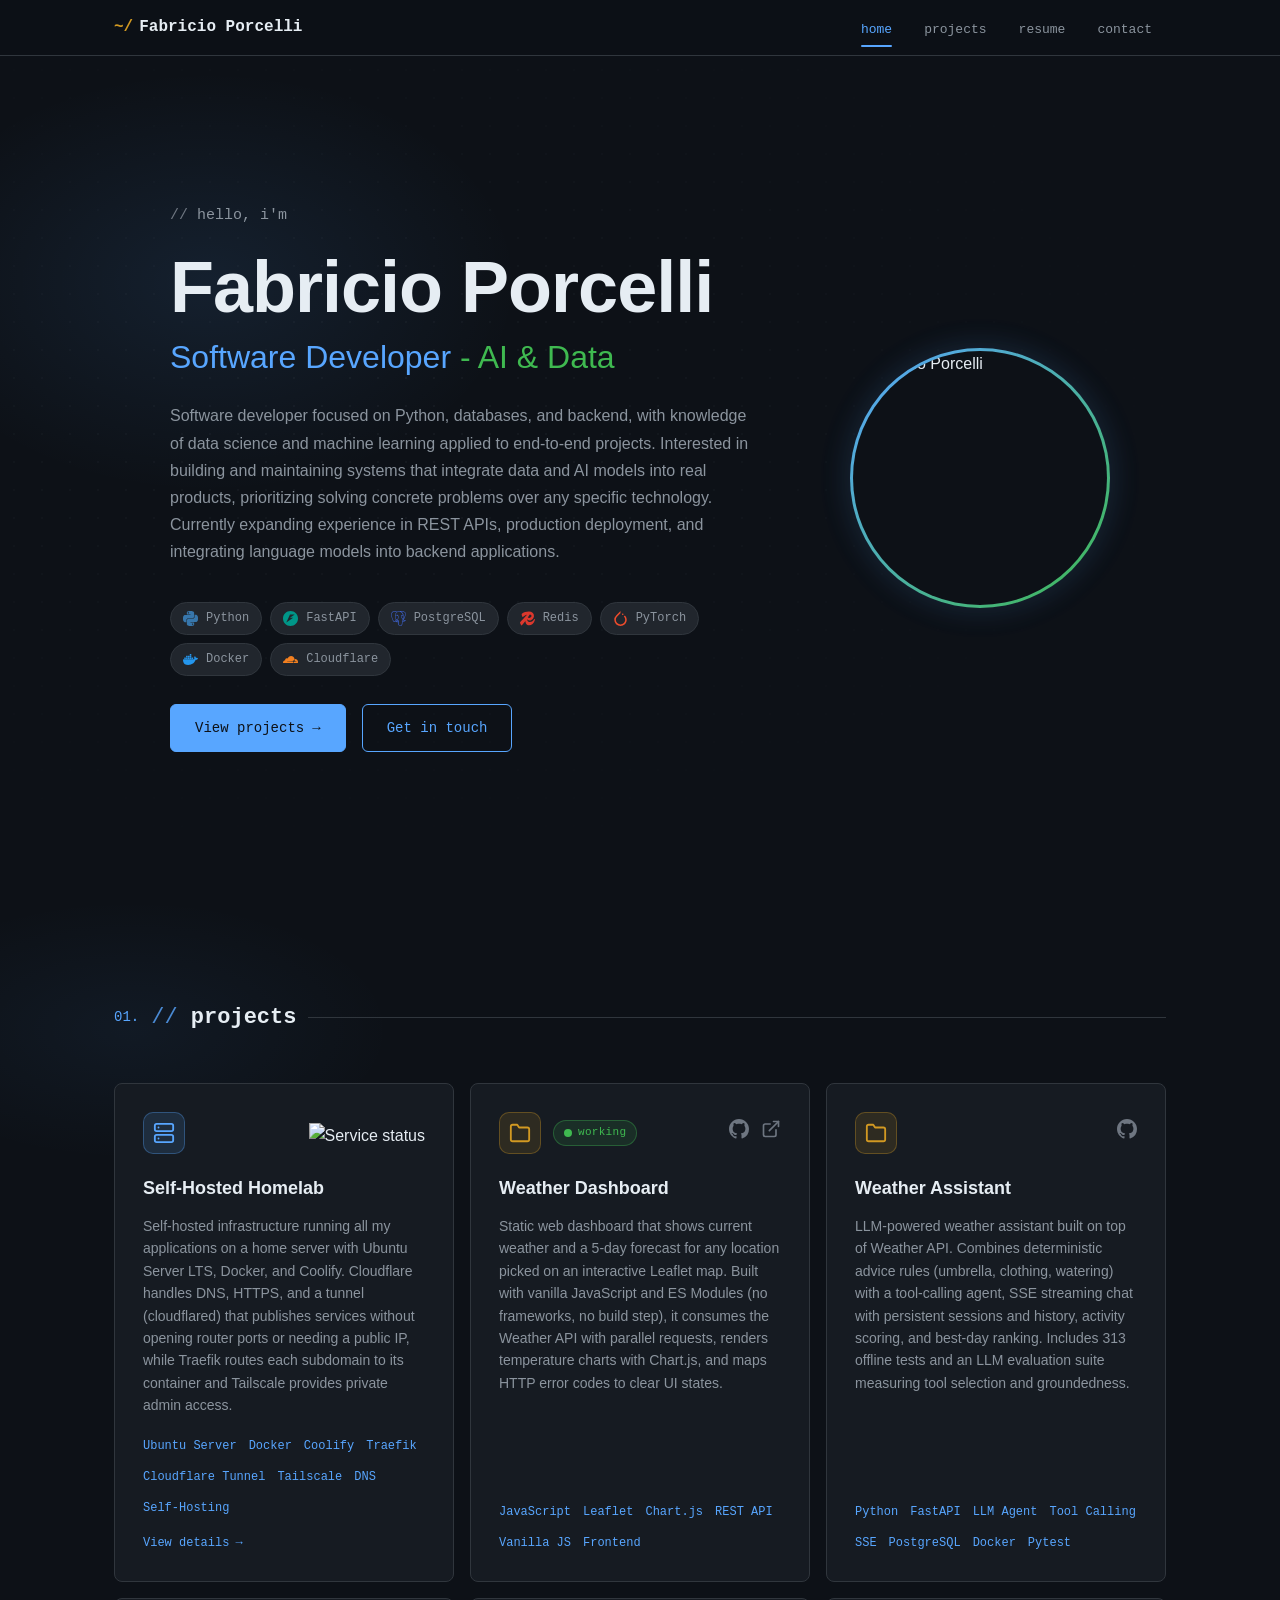
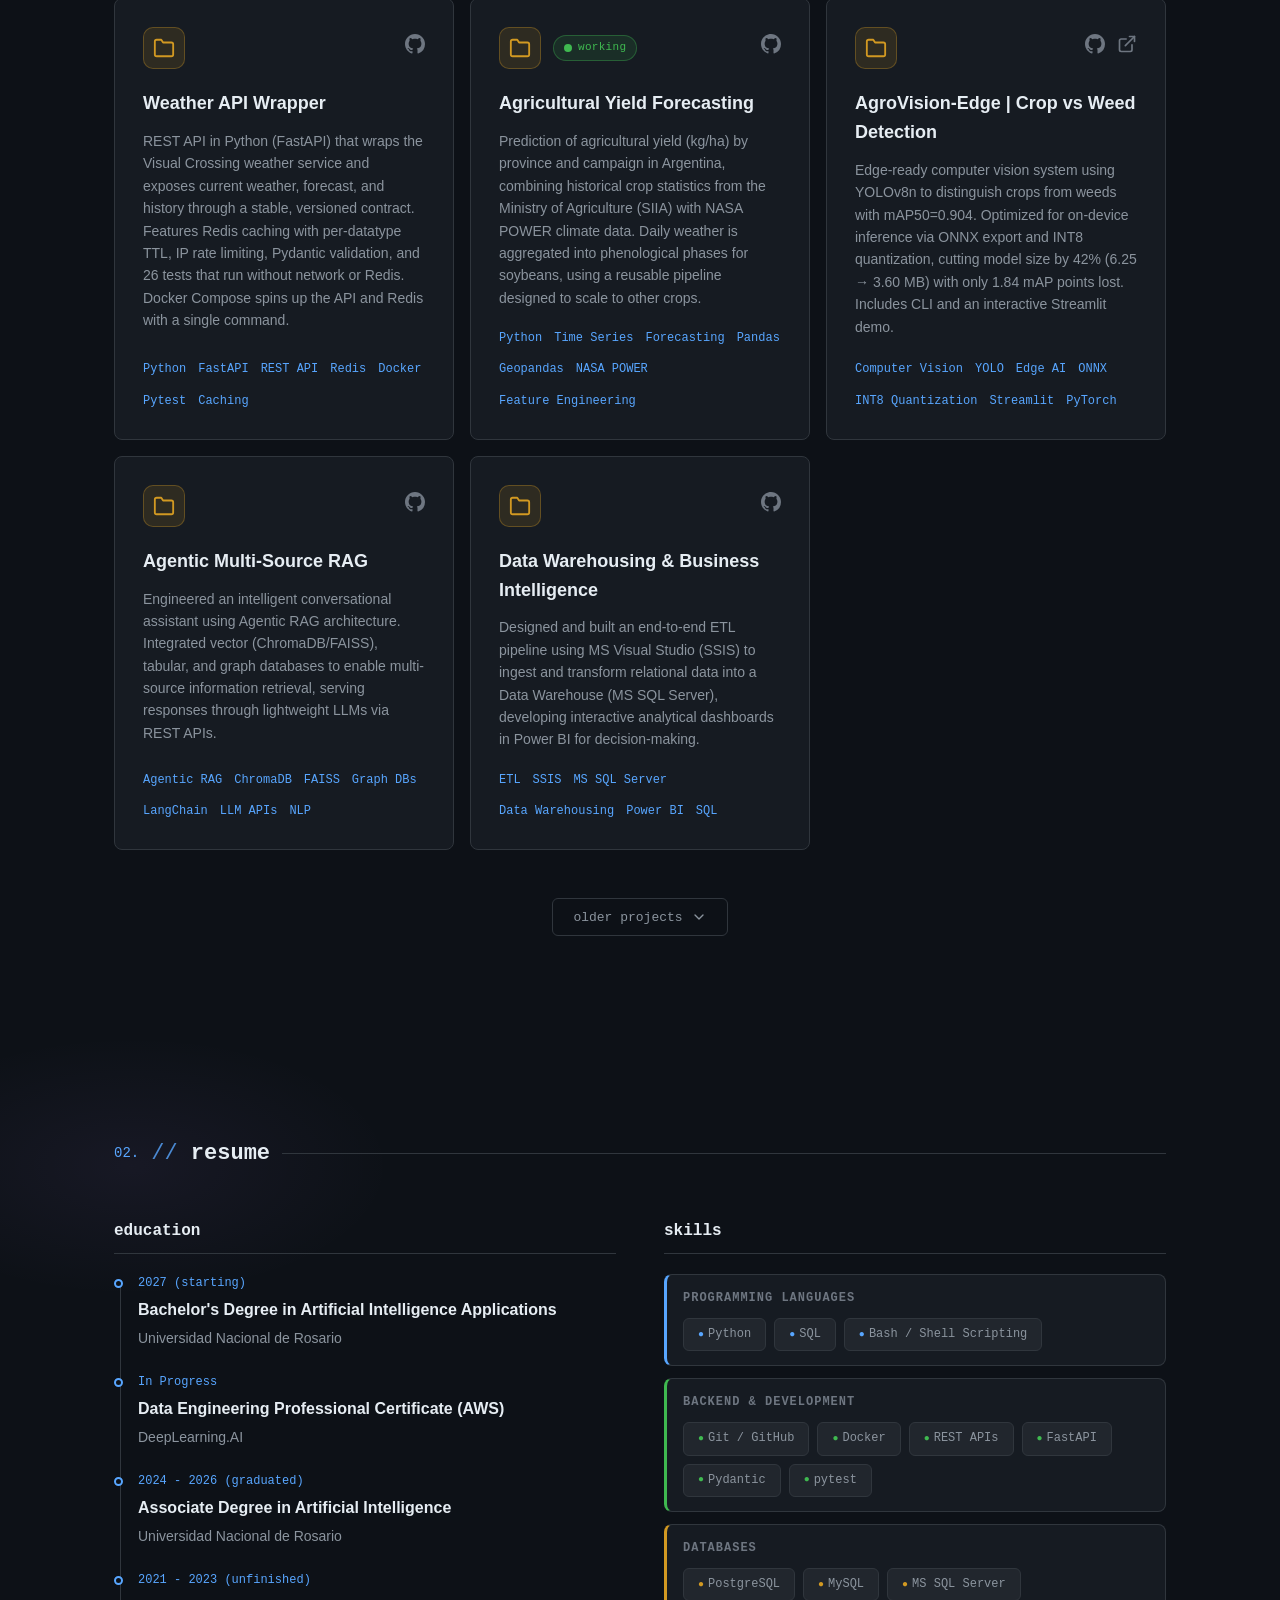
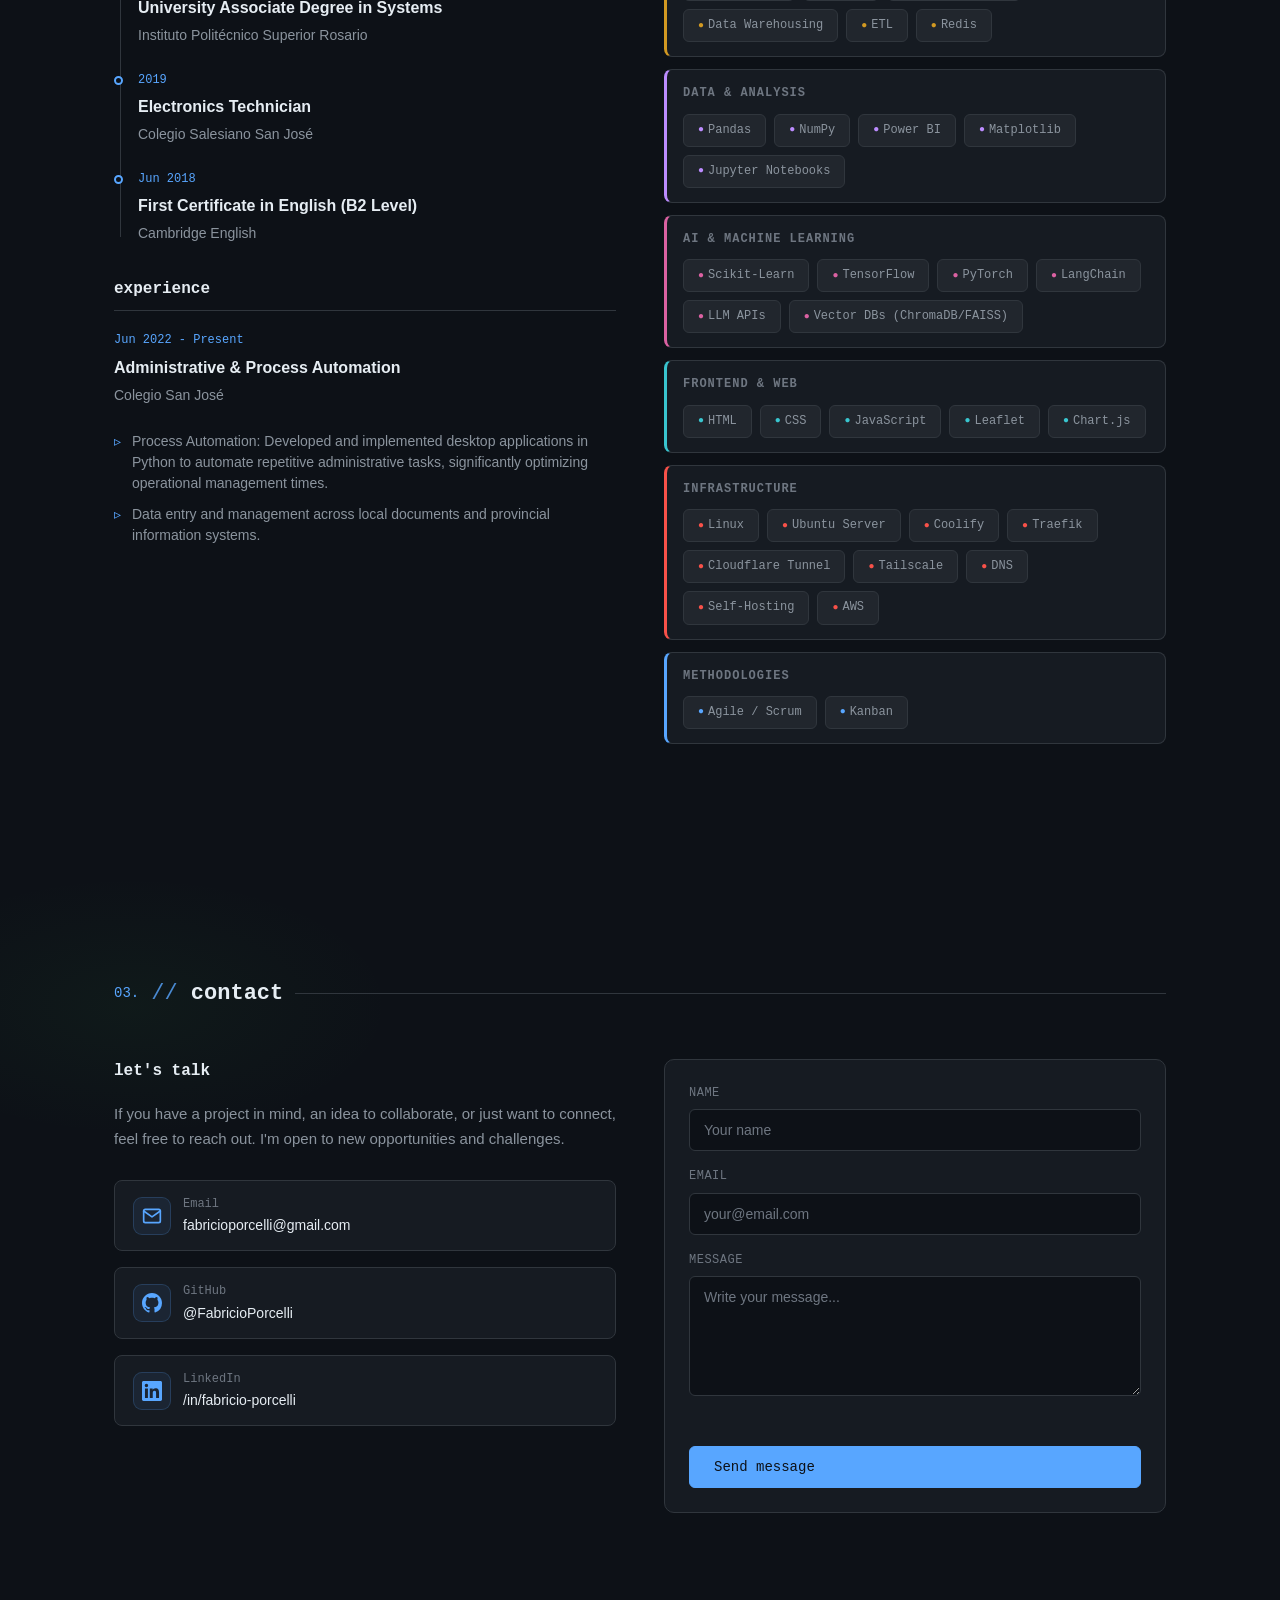
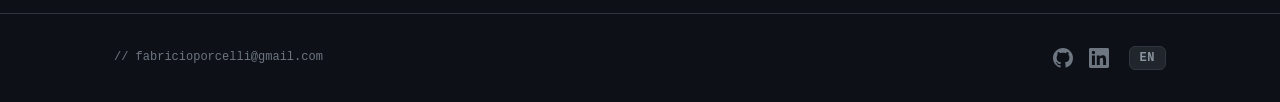
==== commit 9603c754: "feat: se rediseña la home, se agrega i18n al detalle y se protege el formulario - rediseño de la hom" ====
--- a/index.html
+++ b/index.html
@@ -3,6 +3,8 @@
 <head>
   <meta charset="UTF-8">
   <meta name="viewport" content="width=device-width, initial-scale=1.0">
+  <meta name="referrer" content="strict-origin-when-cross-origin">
+  <meta http-equiv="Content-Security-Policy" content="default-src 'self'; script-src 'self'; style-src 'self' 'unsafe-inline'; img-src 'self' https://status.fabricioporcelli.com.ar data:; connect-src 'self' https://*.workers.dev https://contact.fabricioporcelli.com.ar; form-action 'self' https://*.workers.dev https://contact.fabricioporcelli.com.ar; base-uri 'self'; object-src 'none'">
   <title>Fabricio Porcelli | Software Developer - AI & Data</title>
   <meta name="description" content="Software Developer focused on Python, databases, and backend, building systems that integrate data and AI models into real products. REST APIs, LLM agents, Docker, PostgreSQL.">
   <meta property="og:title" content="Fabricio Porcelli | Software Developer - AI & Data">
@@ -27,7 +29,6 @@
         <li><a href="#curriculum" class="nav-link" data-section="curriculum" data-i18n="nav.curriculum">resume</a></li>
         <li><a href="#contacto" class="nav-link" data-section="contacto" data-i18n="nav.contacto">contact</a></li>
       </ul>
-      <button class="lang-toggle" id="lang-toggle" aria-label="Switch language">EN</button>
       <button class="menu-toggle" id="menu-toggle" aria-label="Menú de navegación">
         <span></span>
         <span></span>
@@ -56,9 +57,18 @@
               Currently expanding experience in REST APIs, production deployment, and
               integrating language models into backend applications.
             </p>
+            <div class="hero-stack">
+              <span class="hero-stack-item"><img src="svgs/tech/python.svg" alt="">Python</span>
+              <span class="hero-stack-item"><img src="svgs/tech/fastapi.svg" alt="">FastAPI</span>
+              <span class="hero-stack-item"><img src="svgs/tech/postgresql.svg" alt="">PostgreSQL</span>
+              <span class="hero-stack-item"><img src="svgs/tech/redis.svg" alt="">Redis</span>
+              <span class="hero-stack-item"><img src="svgs/tech/pytorch.svg" alt="">PyTorch</span>
+              <span class="hero-stack-item"><img src="svgs/tech/docker.svg" alt="">Docker</span>
+              <span class="hero-stack-item"><img src="svgs/tech/cloudflare.svg" alt="">Cloudflare</span>
+            </div>
             <div class="hero-actions">
-              <a href="mailto:fabricioporcelli@gmail.com" class="btn btn-primary" data-i18n="hero.contact">Contact me</a>
-              <a href="#proyectos" class="btn btn-outline" data-i18n="hero.projects">View projects <span class="arrow">→</span></a>
+              <a href="#proyectos" class="btn btn-primary"><span data-i18n="hero.projects">View projects</span> <span class="arrow">→</span></a>
+              <a href="#contacto" class="btn btn-outline" data-i18n="hero.contact">Get in touch</a>
             </div>
           </div>
           <div class="hero-image">
@@ -102,35 +112,37 @@
         <div class="curriculum-content">
           <div class="curriculum-left">
             <h3 data-i18n="edu.title">// education</h3>
-            <div class="edu-item">
-              <p class="edu-date" data-i18n="edu.lic.date">2027 (starting)</p>
-              <p class="edu-title" data-i18n="edu.lic">Bachelor's Degree in Artificial Intelligence Applications</p>
-              <p class="edu-institution" data-i18n="edu.lic.inst">Universidad Nacional de Rosario</p>
-            </div>
-            <div class="edu-item">
-              <p class="edu-date" data-i18n="edu.aws.date">In Progress</p>
-              <p class="edu-title" data-i18n="edu.aws">Data Engineering Professional Certificate (AWS)</p>
-              <p class="edu-institution" data-i18n="edu.aws.inst">DeepLearning.AI</p>
-            </div>
-            <div class="edu-item">
-              <p class="edu-date" data-i18n="edu.tuia.date">2024 - 2026 (graduated)</p>
-              <p class="edu-title" data-i18n="edu.tuia">Associate Degree in Artificial Intelligence</p>
-              <p class="edu-institution" data-i18n="edu.tuia.inst">Universidad Nacional de Rosario</p>
-            </div>
-            <div class="edu-item">
-              <p class="edu-date" data-i18n="edu.aus.date">2021 - 2023 (unfinished)</p>
-              <p class="edu-title" data-i18n="edu.aus">University Associate Degree in Systems</p>
-              <p class="edu-institution" data-i18n="edu.aus.inst">Instituto Politécnico Superior Rosario</p>
-            </div>
-            <div class="edu-item">
-              <p class="edu-date">2019</p>
-              <p class="edu-title" data-i18n="edu.tecnico">Electronics Technician</p>
-              <p class="edu-institution" data-i18n="edu.tecnico.inst">Colegio Salesiano San José</p>
-            </div>
-            <div class="edu-item">
-              <p class="edu-date">Jun 2018</p>
-              <p class="edu-title" data-i18n="edu.fce">First Certificate in English (B2 Level)</p>
-              <p class="edu-institution" data-i18n="edu.fce.inst">Cambridge English</p>
+            <div class="timeline">
+              <div class="edu-item">
+                <p class="edu-date" data-i18n="edu.lic.date">2027 (starting)</p>
+                <p class="edu-title" data-i18n="edu.lic">Bachelor's Degree in Artificial Intelligence Applications</p>
+                <p class="edu-institution" data-i18n="edu.lic.inst">Universidad Nacional de Rosario</p>
+              </div>
+              <div class="edu-item">
+                <p class="edu-date" data-i18n="edu.aws.date">In Progress</p>
+                <p class="edu-title" data-i18n="edu.aws">Data Engineering Professional Certificate (AWS)</p>
+                <p class="edu-institution" data-i18n="edu.aws.inst">DeepLearning.AI</p>
+              </div>
+              <div class="edu-item">
+                <p class="edu-date" data-i18n="edu.tuia.date">2024 - 2026 (graduated)</p>
+                <p class="edu-title" data-i18n="edu.tuia">Associate Degree in Artificial Intelligence</p>
+                <p class="edu-institution" data-i18n="edu.tuia.inst">Universidad Nacional de Rosario</p>
+              </div>
+              <div class="edu-item">
+                <p class="edu-date" data-i18n="edu.aus.date">2021 - 2023 (unfinished)</p>
+                <p class="edu-title" data-i18n="edu.aus">University Associate Degree in Systems</p>
+                <p class="edu-institution" data-i18n="edu.aus.inst">Instituto Politécnico Superior Rosario</p>
+              </div>
+              <div class="edu-item">
+                <p class="edu-date">2019</p>
+                <p class="edu-title" data-i18n="edu.tecnico">Electronics Technician</p>
+                <p class="edu-institution" data-i18n="edu.tecnico.inst">Colegio Salesiano San José</p>
+              </div>
+              <div class="edu-item">
+                <p class="edu-date">Jun 2018</p>
+                <p class="edu-title" data-i18n="edu.fce">First Certificate in English (B2 Level)</p>
+                <p class="edu-institution" data-i18n="edu.fce.inst">Cambridge English</p>
+              </div>
             </div>
             <h3 data-i18n="exp.title">// experience</h3>
             <div class="edu-item">
@@ -197,19 +209,21 @@
               </a>
             </div>
           </div>
-          <form class="contact-form" id="contact-form">
+          <form class="contact-form" id="contact-form" action="https://portfolio-contact.fabricioporcelli.workers.dev" method="POST">
+            <input type="checkbox" name="botcheck" class="form-honeypot" tabindex="-1" autocomplete="off" aria-hidden="true">
             <div class="form-group">
               <label class="form-label" for="name" data-i18n="form.name">Name</label>
-              <input class="form-input" type="text" id="name" name="name" placeholder="Your name" data-i18n-placeholder="form.name.placeholder" required>
+              <input class="form-input" type="text" id="name" name="name" placeholder="Your name" data-i18n-placeholder="form.name.placeholder" maxlength="100" autocomplete="name" required>
             </div>
             <div class="form-group">
               <label class="form-label" for="email" data-i18n="form.email">Email</label>
-              <input class="form-input" type="email" id="email" name="email" placeholder="your@email.com" data-i18n-placeholder="form.email.placeholder" required>
+              <input class="form-input" type="email" id="email" name="email" placeholder="your@email.com" data-i18n-placeholder="form.email.placeholder" maxlength="254" autocomplete="email" required>
             </div>
             <div class="form-group">
               <label class="form-label" for="message" data-i18n="form.message">Message</label>
               <textarea class="form-textarea" id="message" name="message" placeholder="Write your message..." data-i18n-placeholder="form.message.placeholder" maxlength="1000" required></textarea>
             </div>
+            <p class="form-status" id="form-status" role="status" aria-live="polite"></p>
             <button type="submit" class="btn btn-primary" data-i18n="form.submit">Send message</button>
           </form>
         </div>
@@ -226,13 +240,16 @@
         <!-- <p class="footer-info">
           Diseñado con <span style="color: var(--accent-red);">♥</span> por Fabricio Porcelli &nbsp;|&nbsp; 2024
         </p> -->
-        <div class="footer-socials">
-          <a href="https://github.com/FabricioPorcelli" target="_blank" rel="noopener noreferrer" class="footer-social-link" aria-label="GitHub">
-            <svg viewBox="0 0 24 24" fill="currentColor"><path d="M12 0C5.37 0 0 5.37 0 12c0 5.31 3.435 9.795 8.205 11.385.6.105.825-.255.825-.57 0-.285-.015-1.23-.015-2.235-3.015.555-3.795-.735-4.035-1.41-.135-.345-.72-1.41-1.23-1.695-.42-.225-1.02-.78-.015-.795.945-.015 1.62.87 1.845 1.23 1.08 1.815 2.805 1.305 3.495.99.105-.78.42-1.305.765-1.605-2.67-.3-5.46-1.335-5.46-5.925 0-1.305.465-2.385 1.23-3.225-.12-.3-.54-1.53.12-3.18 0 0 1.005-.315 3.3 1.23.96-.27 1.98-.405 3-.405s2.04.135 3 .405c2.295-1.56 3.3-1.23 3.3-1.23.66 1.65.24 2.88.12 3.18.765.84 1.23 1.905 1.23 3.225 0 4.605-2.805 5.625-5.475 5.925.435.375.81 1.095.81 2.22 0 1.605-.015 2.895-.015 3.3 0 .315.225.69.825.57A12.02 12.02 0 0 0 24 12c0-6.63-5.37-12-12-12z"/></svg>
-          </a>
-          <a href="https://www.linkedin.com/in/fabricio-porcelli/" target="_blank" rel="noopener noreferrer" class="footer-social-link" aria-label="LinkedIn">
-            <svg viewBox="0 0 24 24" fill="currentColor"><path d="M20.447 20.452h-3.554v-5.569c0-1.328-.027-3.037-1.852-3.037-1.853 0-2.136 1.445-2.136 2.939v5.667H9.351V9h3.414v1.561h.046c.477-.9 1.637-1.85 3.37-1.85 3.601 0 4.267 2.37 4.267 5.455v6.286zM5.337 7.433a2.062 2.062 0 01-2.063-2.065 2.064 2.064 0 112.063 2.065zm1.782 13.019H3.555V9h3.564v11.452zM22.225 0H1.771C.792 0 0 .774 0 1.729v20.542C0 23.227.792 24 1.771 24h20.451C23.2 24 24 23.227 24 22.271V1.729C24 .774 23.2 0 22.222 0h.003z"/></svg>
-          </a>
+        <div class="footer-actions">
+          <div class="footer-socials">
+            <a href="https://github.com/FabricioPorcelli" target="_blank" rel="noopener noreferrer" class="footer-social-link" aria-label="GitHub">
+              <svg viewBox="0 0 24 24" fill="currentColor"><path d="M12 0C5.37 0 0 5.37 0 12c0 5.31 3.435 9.795 8.205 11.385.6.105.825-.255.825-.57 0-.285-.015-1.23-.015-2.235-3.015.555-3.795-.735-4.035-1.41-.135-.345-.72-1.41-1.23-1.695-.42-.225-1.02-.78-.015-.795.945-.015 1.62.87 1.845 1.23 1.08 1.815 2.805 1.305 3.495.99.105-.78.42-1.305.765-1.605-2.67-.3-5.46-1.335-5.46-5.925 0-1.305.465-2.385 1.23-3.225-.12-.3-.54-1.53.12-3.18 0 0 1.005-.315 3.3 1.23.96-.27 1.98-.405 3-.405s2.04.135 3 .405c2.295-1.56 3.3-1.23 3.3-1.23.66 1.65.24 2.88.12 3.18.765.84 1.23 1.905 1.23 3.225 0 4.605-2.805 5.625-5.475 5.925.435.375.81 1.095.81 2.22 0 1.605-.015 2.895-.015 3.3 0 .315.225.69.825.57A12.02 12.02 0 0 0 24 12c0-6.63-5.37-12-12-12z"/></svg>
+            </a>
+            <a href="https://www.linkedin.com/in/fabricio-porcelli/" target="_blank" rel="noopener noreferrer" class="footer-social-link" aria-label="LinkedIn">
+              <svg viewBox="0 0 24 24" fill="currentColor"><path d="M20.447 20.452h-3.554v-5.569c0-1.328-.027-3.037-1.852-3.037-1.853 0-2.136 1.445-2.136 2.939v5.667H9.351V9h3.414v1.561h.046c.477-.9 1.637-1.85 3.37-1.85 3.601 0 4.267 2.37 4.267 5.455v6.286zM5.337 7.433a2.062 2.062 0 01-2.063-2.065 2.064 2.064 0 112.063 2.065zm1.782 13.019H3.555V9h3.564v11.452zM22.225 0H1.771C.792 0 0 .774 0 1.729v20.542C0 23.227.792 24 1.771 24h20.451C23.2 24 24 23.227 24 22.271V1.729C24 .774 23.2 0 22.222 0h.003z"/></svg>
+            </a>
+          </div>
+          <button class="lang-toggle" id="lang-toggle" aria-label="Switch language">EN</button>
         </div>
       </div>
     </div>
--- a/styles/styles.css
+++ b/styles/styles.css
@@ -241,7 +241,6 @@
   border-radius: 6px;
   cursor: pointer;
   transition: all 0.2s;
-  margin-left: 8px;
   letter-spacing: 0.5px;
 }
 
@@ -268,10 +267,39 @@
 
 /* HERO */
 .hero {
+  position: relative;
   min-height: 100vh;
   display: flex;
   align-items: center;
   padding-top: var(--nav-height);
+}
+
+.hero::before {
+  content: '';
+  position: absolute;
+  top: 8%;
+  left: -8%;
+  width: 620px;
+  height: 420px;
+  background: radial-gradient(closest-side, rgba(88, 166, 255, 0.10), transparent);
+  pointer-events: none;
+}
+
+.hero::after {
+  content: '';
+  position: absolute;
+  inset: 0;
+  background-image: radial-gradient(rgba(110, 118, 129, 0.16) 1px, transparent 1px);
+  background-size: 28px 28px;
+  -webkit-mask-image: radial-gradient(ellipse at 30% 45%, black 0%, transparent 68%);
+  mask-image: radial-gradient(ellipse at 30% 45%, black 0%, transparent 68%);
+  pointer-events: none;
+  opacity: 0.55;
+}
+
+.hero .container {
+  position: relative;
+  z-index: 1;
 }
 
 .hero-content {
@@ -287,7 +315,18 @@
 }
 
 .hero-image {
+  position: relative;
   flex-shrink: 0;
+}
+
+.hero-image::before {
+  content: '';
+  position: absolute;
+  inset: -20px;
+  border-radius: 50%;
+  background: radial-gradient(circle, rgba(88, 166, 255, 0.20), transparent 70%);
+  filter: blur(12px);
+  z-index: -1;
 }
 
 .hero-image img {
@@ -295,14 +334,47 @@
   height: 260px;
   border-radius: 50%;
   object-fit: cover;
-  border: 3px solid var(--border);
-  box-shadow: 0 0 30px rgba(88, 166, 255, 0.08);
-  transition: border-color 0.3s, box-shadow 0.3s;
+  border: 3px solid transparent;
+  background:
+    linear-gradient(var(--bg-primary), var(--bg-primary)) padding-box,
+    linear-gradient(135deg, var(--accent-blue), var(--accent-green)) border-box;
+  box-shadow: 0 0 34px rgba(88, 166, 255, 0.12);
+  transition: box-shadow 0.3s;
 }
 
 .hero-image img:hover {
-  border-color: var(--accent-blue);
-  box-shadow: 0 0 40px rgba(88, 166, 255, 0.15);
+  box-shadow: 0 0 52px rgba(88, 166, 255, 0.25);
+}
+
+.hero-stack {
+  display: flex;
+  flex-wrap: wrap;
+  gap: 8px;
+  margin-bottom: 28px;
+}
+
+.hero-stack-item {
+  display: inline-flex;
+  align-items: center;
+  gap: 8px;
+  padding: 6px 12px;
+  background: var(--bg-tertiary);
+  border: 1px solid var(--border);
+  border-radius: 999px;
+  font-family: var(--font-mono);
+  font-size: 12px;
+  color: var(--text-secondary);
+  transition: border-color 0.2s, color 0.2s;
+}
+
+.hero-stack-item:hover {
+  border-color: var(--border-hover);
+  color: var(--text-primary);
+}
+
+.hero-stack-item img {
+  width: 15px;
+  height: 15px;
 }
 
 .hero-greeting {
@@ -368,7 +440,32 @@
 
 /* SECTIONS */
 .section {
+  position: relative;
   padding: var(--section-padding);
+}
+
+.section::before {
+  content: '';
+  position: absolute;
+  top: 0;
+  left: -10%;
+  width: 520px;
+  height: 260px;
+  background: radial-gradient(closest-side, rgba(88, 166, 255, 0.06), transparent);
+  pointer-events: none;
+}
+
+#curriculum::before {
+  background: radial-gradient(closest-side, rgba(188, 140, 255, 0.06), transparent);
+}
+
+#contacto::before {
+  background: radial-gradient(closest-side, rgba(63, 185, 80, 0.05), transparent);
+}
+
+.section .container {
+  position: relative;
+  z-index: 1;
 }
 
 .section-header {
@@ -391,6 +488,13 @@
   font-weight: 600;
   color: var(--text-primary);
   white-space: nowrap;
+}
+
+.section-title::before {
+  content: '// ';
+  color: var(--accent-blue);
+  font-weight: 400;
+  opacity: 0.8;
 }
 
 .section-line {
@@ -505,6 +609,23 @@
   margin-bottom: 20px;
 }
 
+.project-icon-tile {
+  display: inline-flex;
+  align-items: center;
+  justify-content: center;
+  width: 42px;
+  height: 42px;
+  flex-shrink: 0;
+  border-radius: 10px;
+  background: color-mix(in srgb, var(--tile-accent, var(--accent-orange)) 13%, transparent);
+  border: 1px solid color-mix(in srgb, var(--tile-accent, var(--accent-orange)) 32%, transparent);
+}
+
+.project-icon-tile svg {
+  width: 22px;
+  height: 22px;
+}
+
 .project-folder {
   color: var(--accent-orange);
 }
@@ -660,6 +781,38 @@
   margin-bottom: 0;
 }
 
+.timeline {
+  position: relative;
+  padding-left: 24px;
+  margin-bottom: 32px;
+}
+
+.timeline::before {
+  content: '';
+  position: absolute;
+  left: 6px;
+  top: 8px;
+  bottom: 8px;
+  width: 1px;
+  background: var(--border);
+}
+
+.timeline .edu-item {
+  position: relative;
+}
+
+.timeline .edu-item::before {
+  content: '';
+  position: absolute;
+  left: -24px;
+  top: 5px;
+  width: 9px;
+  height: 9px;
+  border-radius: 50%;
+  background: var(--bg-primary);
+  border: 2px solid var(--accent-blue);
+}
+
 .edu-date {
   font-family: var(--font-mono);
   font-size: 12px;
@@ -706,8 +859,22 @@
 .skills-grid {
   display: flex;
   flex-direction: column;
-  gap: 20px;
+  gap: 12px;
   margin-bottom: 32px;
+}
+
+.skill-category {
+  background: var(--bg-secondary);
+  border: 1px solid var(--border);
+  border-left: 3px solid var(--skill-accent, var(--border));
+  border-radius: 8px;
+  padding: 14px 16px;
+  transition: border-color 0.2s;
+}
+
+.skill-category:hover {
+  border-color: var(--border-hover);
+  border-left-color: var(--skill-accent, var(--accent-blue));
 }
 
 .skill-category-title {
@@ -717,7 +884,7 @@
   color: var(--text-tertiary);
   text-transform: uppercase;
   letter-spacing: 1px;
-  margin-bottom: 8px;
+  margin-bottom: 10px;
 }
 
 .skill-items {
@@ -804,13 +971,19 @@
 .contact-link:hover {
   border-color: var(--accent-blue);
   background: rgba(88, 166, 255, 0.05);
+  transform: translateY(-2px);
 }
 
 .contact-link-icon {
   width: 20px;
   height: 20px;
   flex-shrink: 0;
-  color: var(--accent-blue);
+  padding: 8px;
+  box-sizing: content-box;
+  color: var(--accent-blue);
+  background: rgba(88, 166, 255, 0.08);
+  border: 1px solid rgba(88, 166, 255, 0.2);
+  border-radius: 9px;
 }
 
 .contact-link-label {
@@ -827,6 +1000,10 @@
   display: flex;
   flex-direction: column;
   gap: 16px;
+  background: var(--bg-secondary);
+  border: 1px solid var(--border);
+  border-radius: 10px;
+  padding: 24px;
 }
 
 .form-group {
@@ -846,19 +1023,20 @@
 .form-input,
 .form-textarea {
   padding: 12px 14px;
-  background: var(--bg-secondary);
+  background: var(--bg-primary);
   border: 1px solid var(--border);
   border-radius: 6px;
   color: var(--text-primary);
   font-family: var(--font-sans);
   font-size: 14px;
-  transition: border-color 0.2s;
+  transition: border-color 0.2s, box-shadow 0.2s;
   outline: none;
 }
 
 .form-input:focus,
 .form-textarea:focus {
   border-color: var(--accent-blue);
+  box-shadow: 0 0 0 3px rgba(88, 166, 255, 0.12);
 }
 
 .form-input::placeholder,
@@ -869,6 +1047,36 @@
 .form-textarea {
   resize: vertical;
   min-height: 120px;
+}
+
+.form-honeypot {
+  position: absolute;
+  left: -9999px;
+  width: 1px;
+  height: 1px;
+  opacity: 0;
+  pointer-events: none;
+}
+
+.form-status {
+  font-family: var(--font-mono);
+  font-size: 13px;
+  line-height: 1.5;
+  min-height: 18px;
+  color: var(--text-secondary);
+}
+
+.form-status.success {
+  color: var(--accent-green);
+}
+
+.form-status.error {
+  color: var(--accent-red);
+}
+
+.btn:disabled {
+  opacity: 0.6;
+  cursor: not-allowed;
 }
 
 /* FOOTER */
@@ -891,6 +1099,12 @@
   color: var(--text-tertiary);
 }
 
+.footer-actions {
+  display: flex;
+  align-items: center;
+  gap: 20px;
+}
+
 .footer-socials {
   display: flex;
   gap: 16px;
@@ -977,10 +1191,23 @@
 }
 
 .detail-hero {
-  padding: 72px 0 40px;
+  position: relative;
+  padding: 80px 0 48px;
+}
+
+.detail-hero::before {
+  content: '';
+  position: absolute;
+  top: -40px;
+  left: -12%;
+  width: 560px;
+  height: 320px;
+  background: radial-gradient(closest-side, rgba(88, 166, 255, 0.09), transparent);
+  pointer-events: none;
 }
 
 .detail-title {
+  position: relative;
   font-size: clamp(32px, 6vw, 52px);
   font-weight: 700;
   line-height: 1.1;
@@ -989,22 +1216,59 @@
 }
 
 .detail-subtitle {
+  position: relative;
   font-size: 17px;
   color: var(--text-secondary);
   max-width: 760px;
   line-height: 1.7;
 }
 
+.detail-stack {
+  position: relative;
+  display: flex;
+  flex-wrap: wrap;
+  gap: 8px;
+  margin-top: 24px;
+}
+
+.detail-stack-item {
+  display: inline-flex;
+  align-items: center;
+  gap: 8px;
+  padding: 6px 12px;
+  background: var(--bg-tertiary);
+  border: 1px solid var(--border);
+  border-radius: 999px;
+  font-family: var(--font-mono);
+  font-size: 12px;
+  color: var(--text-secondary);
+}
+
+.detail-stack-item img {
+  width: 15px;
+  height: 15px;
+}
+
 .detail-section {
-  padding: 40px 0;
+  padding: 44px 0;
   border-top: 1px solid var(--border);
 }
 
 .detail-section h2 {
+  display: flex;
+  align-items: center;
+  gap: 10px;
   font-family: var(--font-mono);
   font-size: 20px;
   font-weight: 600;
   margin-bottom: 20px;
+}
+
+.detail-section h2::before {
+  content: '//';
+  color: var(--accent-blue);
+  font-weight: 400;
+  opacity: 0.8;
 }
 
 .detail-section p {
@@ -1020,16 +1284,50 @@
 }
 
 .detail-card {
-  background: var(--bg-secondary);
+  background:
+    linear-gradient(180deg, rgba(255, 255, 255, 0.02), transparent 40%),
+    var(--bg-secondary);
   border: 1px solid var(--border);
-  border-radius: 8px;
-  padding: 20px;
+  border-radius: 10px;
+  padding: 22px;
+  transition: border-color 0.25s ease, transform 0.25s ease, box-shadow 0.25s ease;
+}
+
+.detail-card:hover {
+  border-color: color-mix(in srgb, var(--card-accent, var(--accent-blue)) 45%, var(--border));
+  transform: translateY(-3px);
+  box-shadow: 0 12px 30px rgba(0, 0, 0, 0.25);
+}
+
+.detail-card-head {
+  display: flex;
+  align-items: center;
+  gap: 12px;
+  margin-bottom: 12px;
+}
+
+.detail-card-icon {
+  display: inline-flex;
+  align-items: center;
+  justify-content: center;
+  width: 40px;
+  height: 40px;
+  flex-shrink: 0;
+  border-radius: 10px;
+  background: color-mix(in srgb, var(--card-accent, var(--accent-blue)) 14%, transparent);
+  border: 1px solid color-mix(in srgb, var(--card-accent, var(--accent-blue)) 32%, transparent);
+}
+
+.detail-card-icon img {
+  width: 21px;
+  height: 21px;
+  display: block;
 }
 
 .detail-card h3 {
   font-family: var(--font-mono);
   font-size: 15px;
-  margin-bottom: 8px;
+  margin-bottom: 0;
   color: var(--text-primary);
 }
 
@@ -1068,6 +1366,9 @@
 }
 
 .flow-step {
+  display: inline-flex;
+  align-items: center;
+  gap: 8px;
   font-family: var(--font-mono);
   font-size: 12px;
   padding: 8px 14px;
@@ -1077,9 +1378,55 @@
   color: var(--text-primary);
 }
 
+.flow-step img {
+  width: 14px;
+  height: 14px;
+}
+
 .flow-arrow {
   color: var(--accent-blue);
   font-family: var(--font-mono);
+}
+
+.status-box {
+  display: flex;
+  align-items: center;
+  justify-content: space-between;
+  flex-wrap: wrap;
+  gap: 20px;
+  padding: 22px;
+  background: var(--bg-secondary);
+  border: 1px solid var(--border);
+  border-radius: 10px;
+}
+
+.status-box-name {
+  display: inline-flex;
+  align-items: center;
+  gap: 8px;
+  font-family: var(--font-mono);
+  font-size: 15px;
+  color: var(--text-primary);
+}
+
+.status-box-dot {
+  width: 8px;
+  height: 8px;
+  border-radius: 50%;
+  background: var(--accent-green);
+  animation: working-pulse 1.6s ease-in-out infinite;
+}
+
+.status-box-info p {
+  margin: 6px 0 0;
+  font-size: 14px;
+}
+
+.status-box-actions {
+  display: flex;
+  align-items: center;
+  gap: 12px;
+  flex-wrap: wrap;
 }
 
 /* RESPONSIVE */
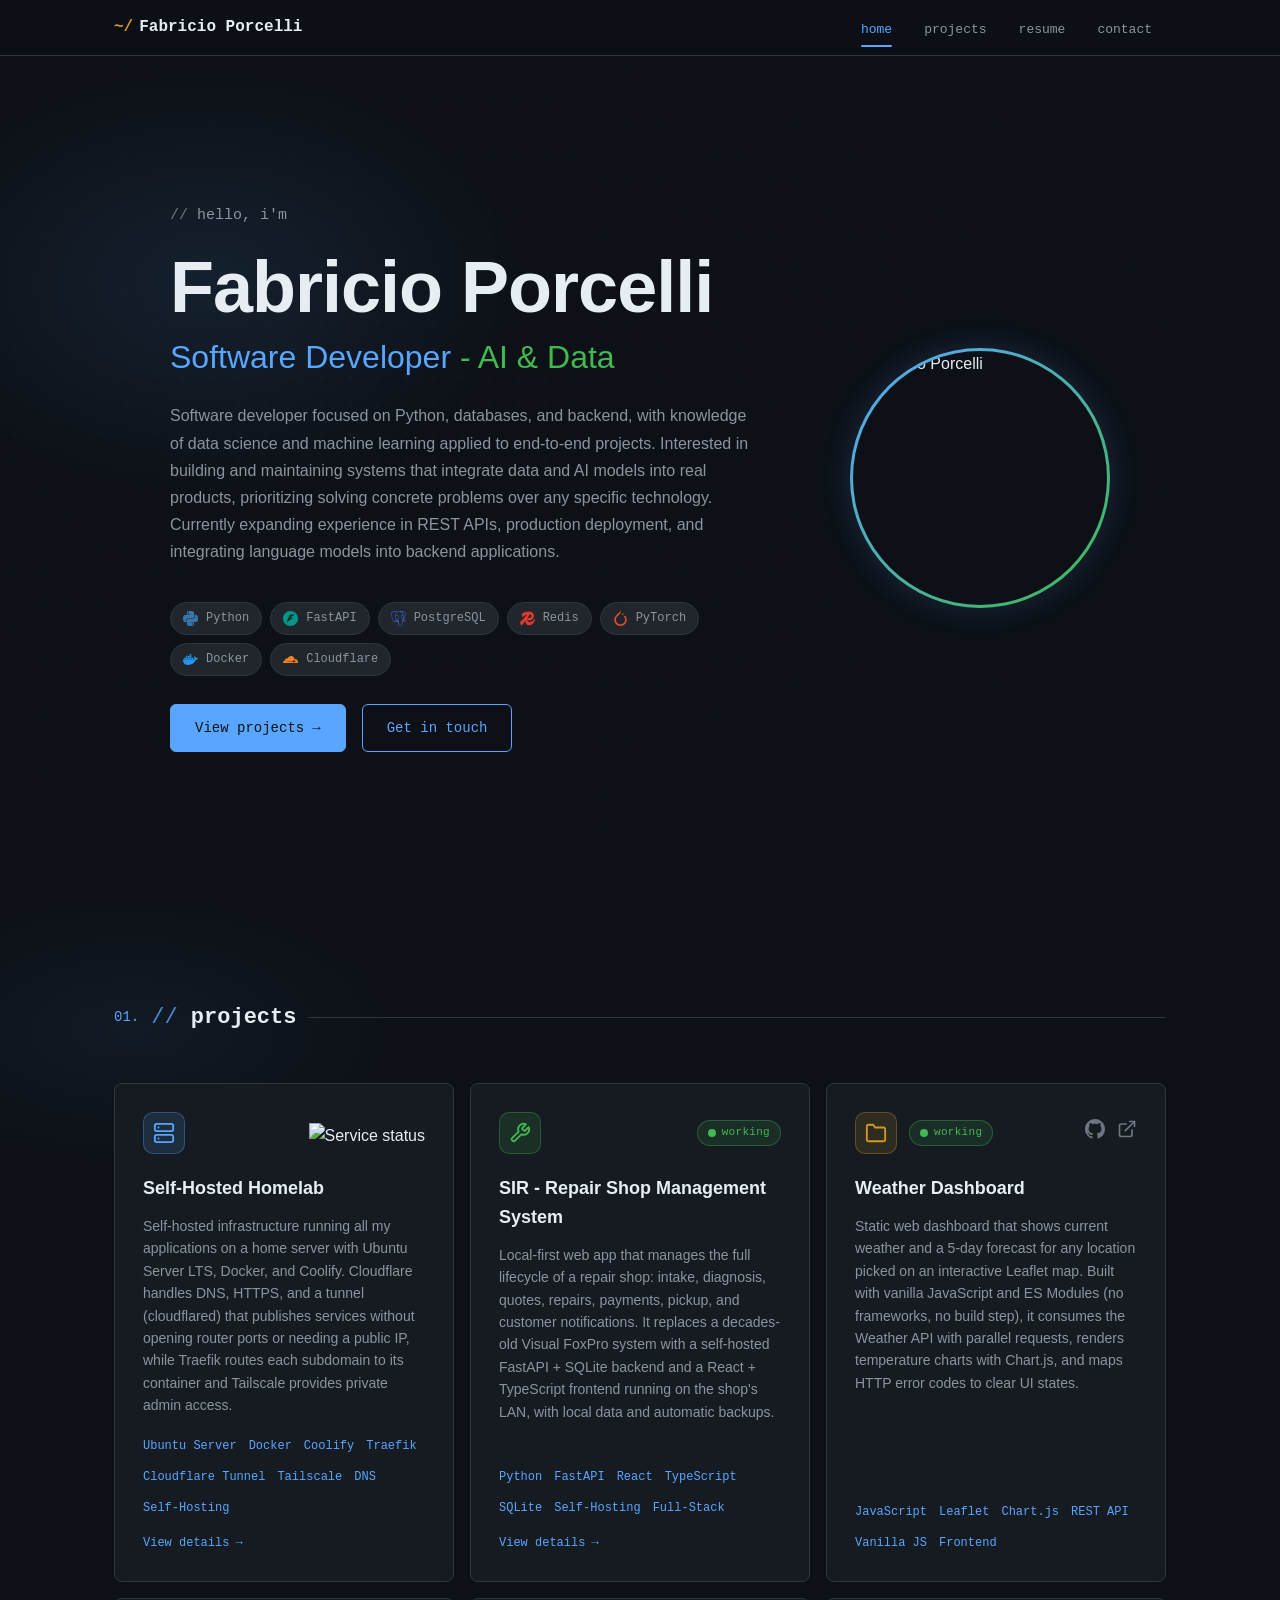
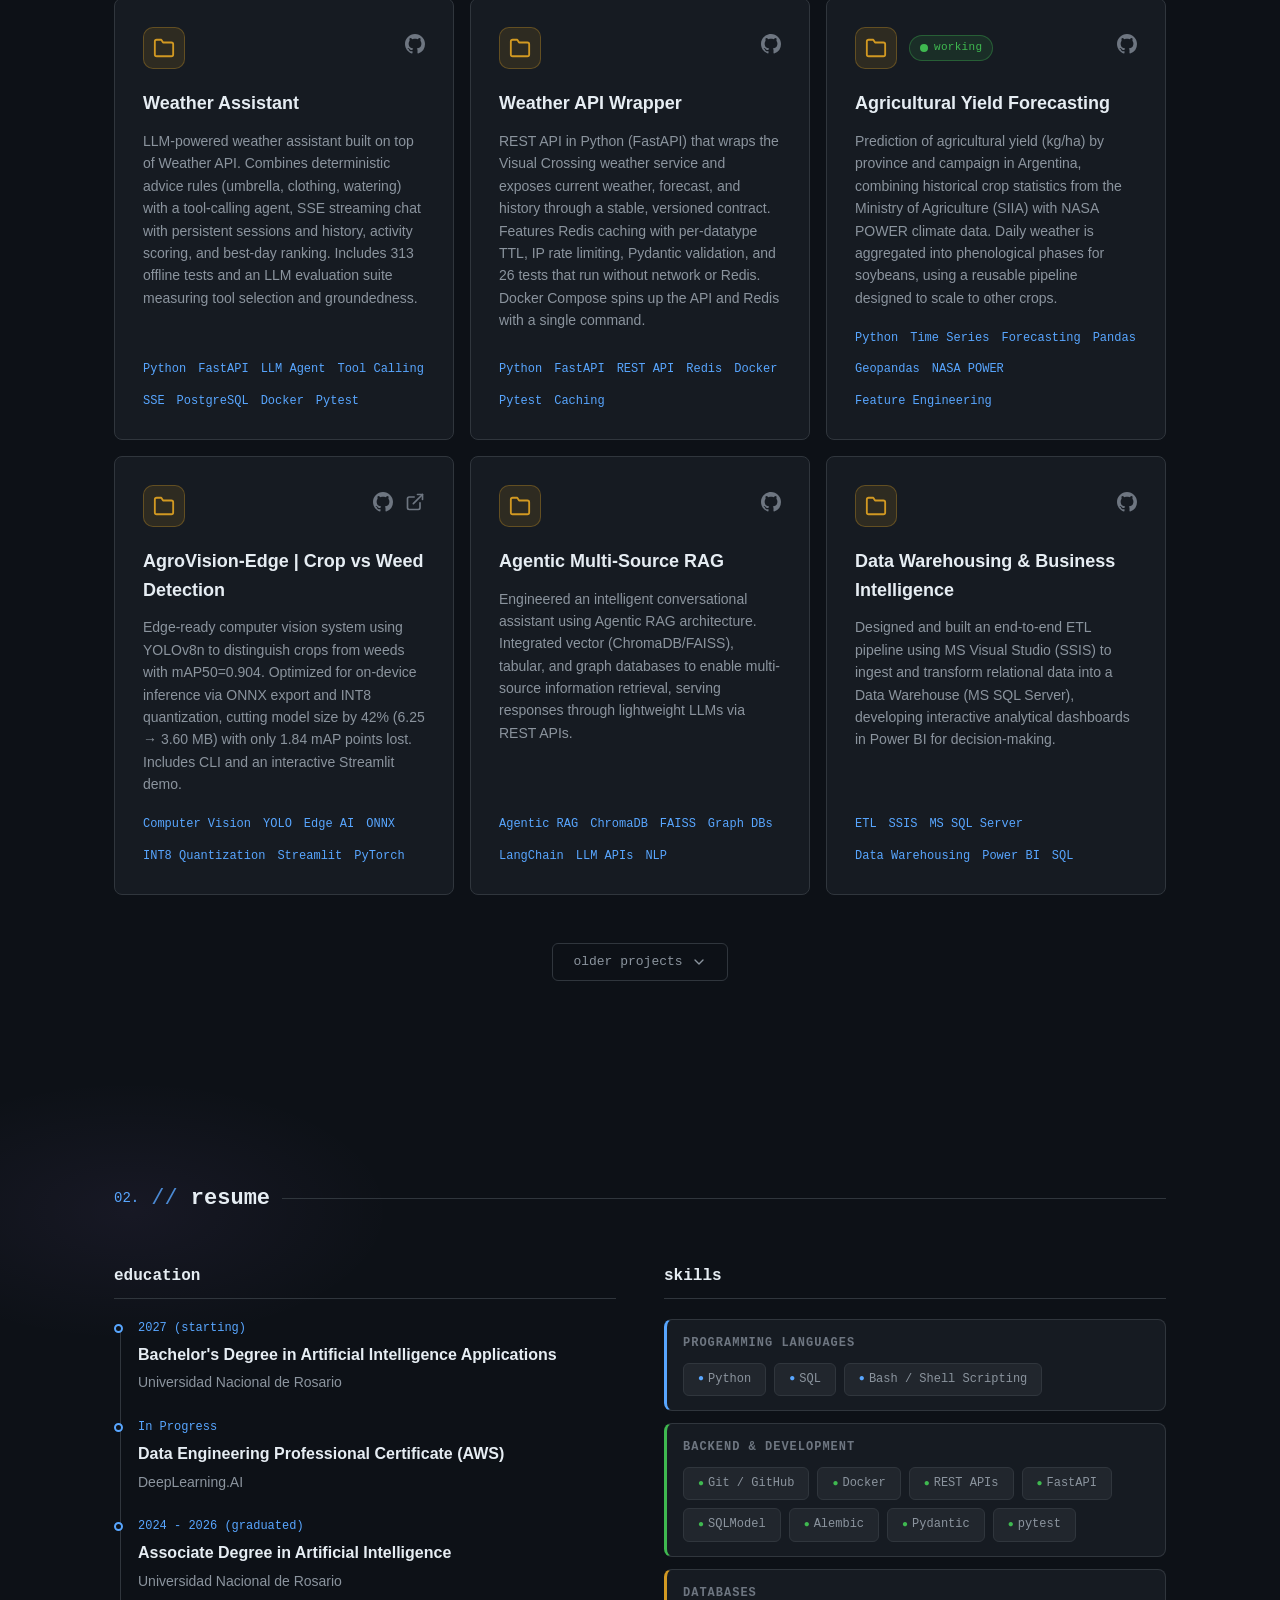
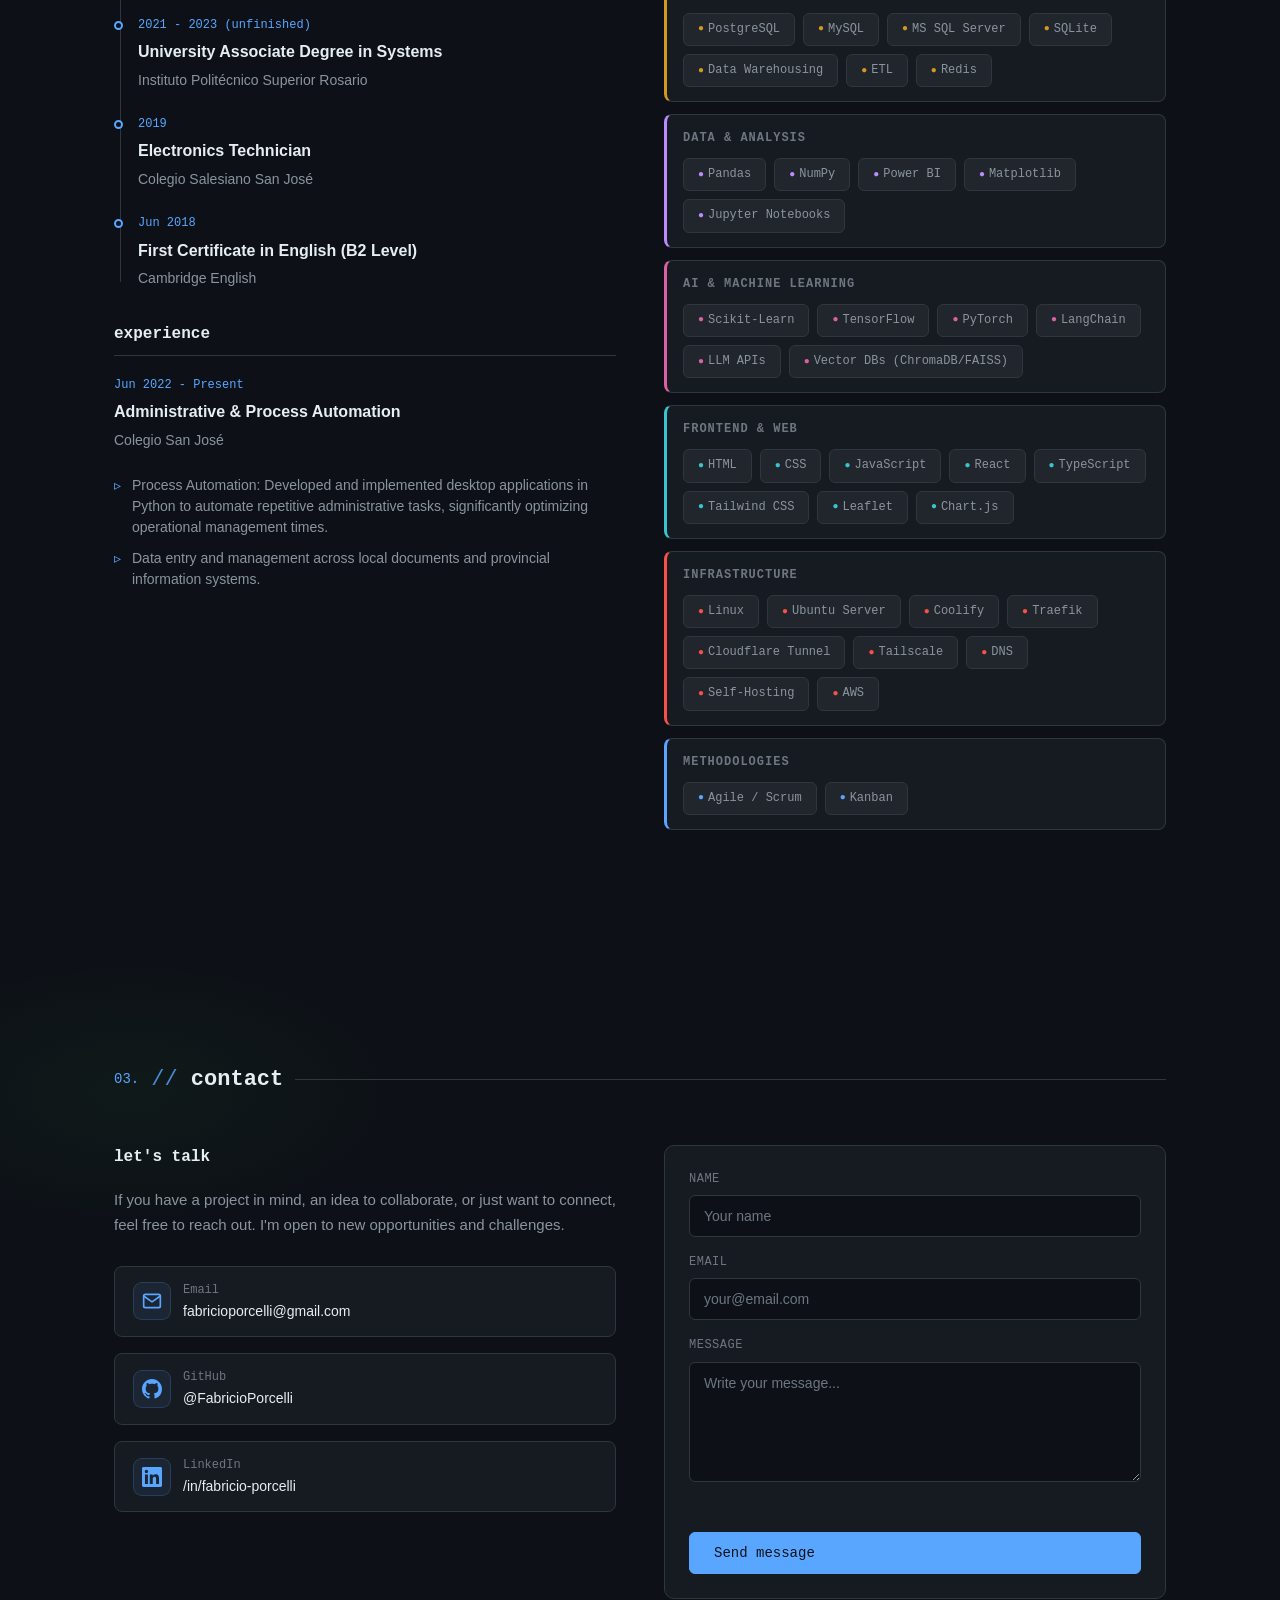
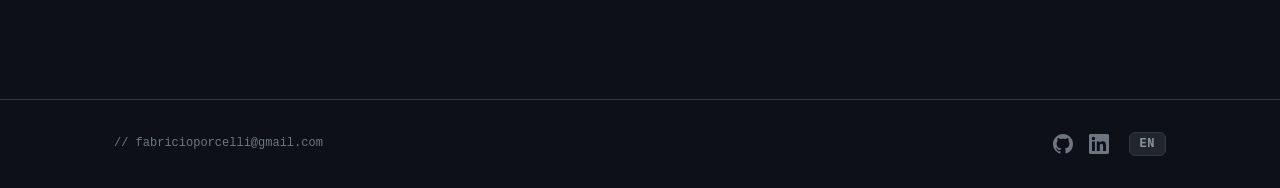
==== commit b3f5f169: "feat: se agrega umami analytics al portfolio - se incluye el script de umami en la home y en las pag" ====
--- a/index.html
+++ b/index.html
@@ -4,7 +4,7 @@
   <meta charset="UTF-8">
   <meta name="viewport" content="width=device-width, initial-scale=1.0">
   <meta name="referrer" content="strict-origin-when-cross-origin">
-  <meta http-equiv="Content-Security-Policy" content="default-src 'self'; script-src 'self'; style-src 'self' 'unsafe-inline'; img-src 'self' https://status.fabricioporcelli.com.ar data:; connect-src 'self' https://*.workers.dev https://contact.fabricioporcelli.com.ar; form-action 'self' https://*.workers.dev https://contact.fabricioporcelli.com.ar; base-uri 'self'; object-src 'none'">
+  <meta http-equiv="Content-Security-Policy" content="default-src 'self'; script-src 'self' https://umami.fabricioporcelli.com.ar; style-src 'self' 'unsafe-inline'; img-src 'self' https://status.fabricioporcelli.com.ar data:; connect-src 'self' https://*.workers.dev https://contact.fabricioporcelli.com.ar https://umami.fabricioporcelli.com.ar; form-action 'self' https://*.workers.dev https://contact.fabricioporcelli.com.ar; base-uri 'self'; object-src 'none'">
   <title>Fabricio Porcelli | Software Developer - AI & Data</title>
   <meta name="description" content="Software Developer focused on Python, databases, and backend, building systems that integrate data and AI models into real products. REST APIs, LLM agents, Docker, PostgreSQL.">
   <meta property="og:title" content="Fabricio Porcelli | Software Developer - AI & Data">
@@ -15,6 +15,7 @@
   <meta name="twitter:card" content="summary_large_image">
   <link rel="icon" href="svgs/code.svg">
   <link rel="stylesheet" href="styles/styles.css">
+  <script defer src="https://umami.fabricioporcelli.com.ar/script.js" data-website-id="62327ebd-9f71-47a7-b6ca-48b7fea341be"></script>
 </head>
 <body>
   <header class="header">
--- a/styles/styles.css
+++ b/styles/styles.css
@@ -634,6 +634,10 @@
   color: var(--accent-blue);
 }
 
+.project-icon-wrench {
+  color: var(--accent-green);
+}
+
 .project-header-right {
   display: flex;
   align-items: center;
@@ -1322,6 +1326,49 @@
   width: 21px;
   height: 21px;
   display: block;
+}
+
+.detail-card-icon svg {
+  width: 21px;
+  height: 21px;
+  color: var(--card-accent, var(--accent-blue));
+}
+
+.sir-working {
+  display: flex;
+  align-items: center;
+  gap: 12px;
+  flex-wrap: wrap;
+  margin-top: 22px;
+  font-family: var(--font-mono);
+  font-size: 13px;
+  color: var(--text-secondary);
+}
+
+.tech-groups {
+  display: grid;
+  grid-template-columns: repeat(auto-fill, minmax(250px, 1fr));
+  gap: 28px;
+}
+
+.tech-group h3 {
+  font-family: var(--font-mono);
+  font-size: 12px;
+  font-weight: 600;
+  color: var(--text-tertiary);
+  text-transform: uppercase;
+  letter-spacing: 1px;
+  margin-bottom: 12px;
+}
+
+.tech-group .detail-stack {
+  margin-top: 0;
+}
+
+.status-box-note {
+  margin-top: 8px;
+  font-size: 13px;
+  color: var(--text-tertiary);
 }
 
 .detail-card h3 {
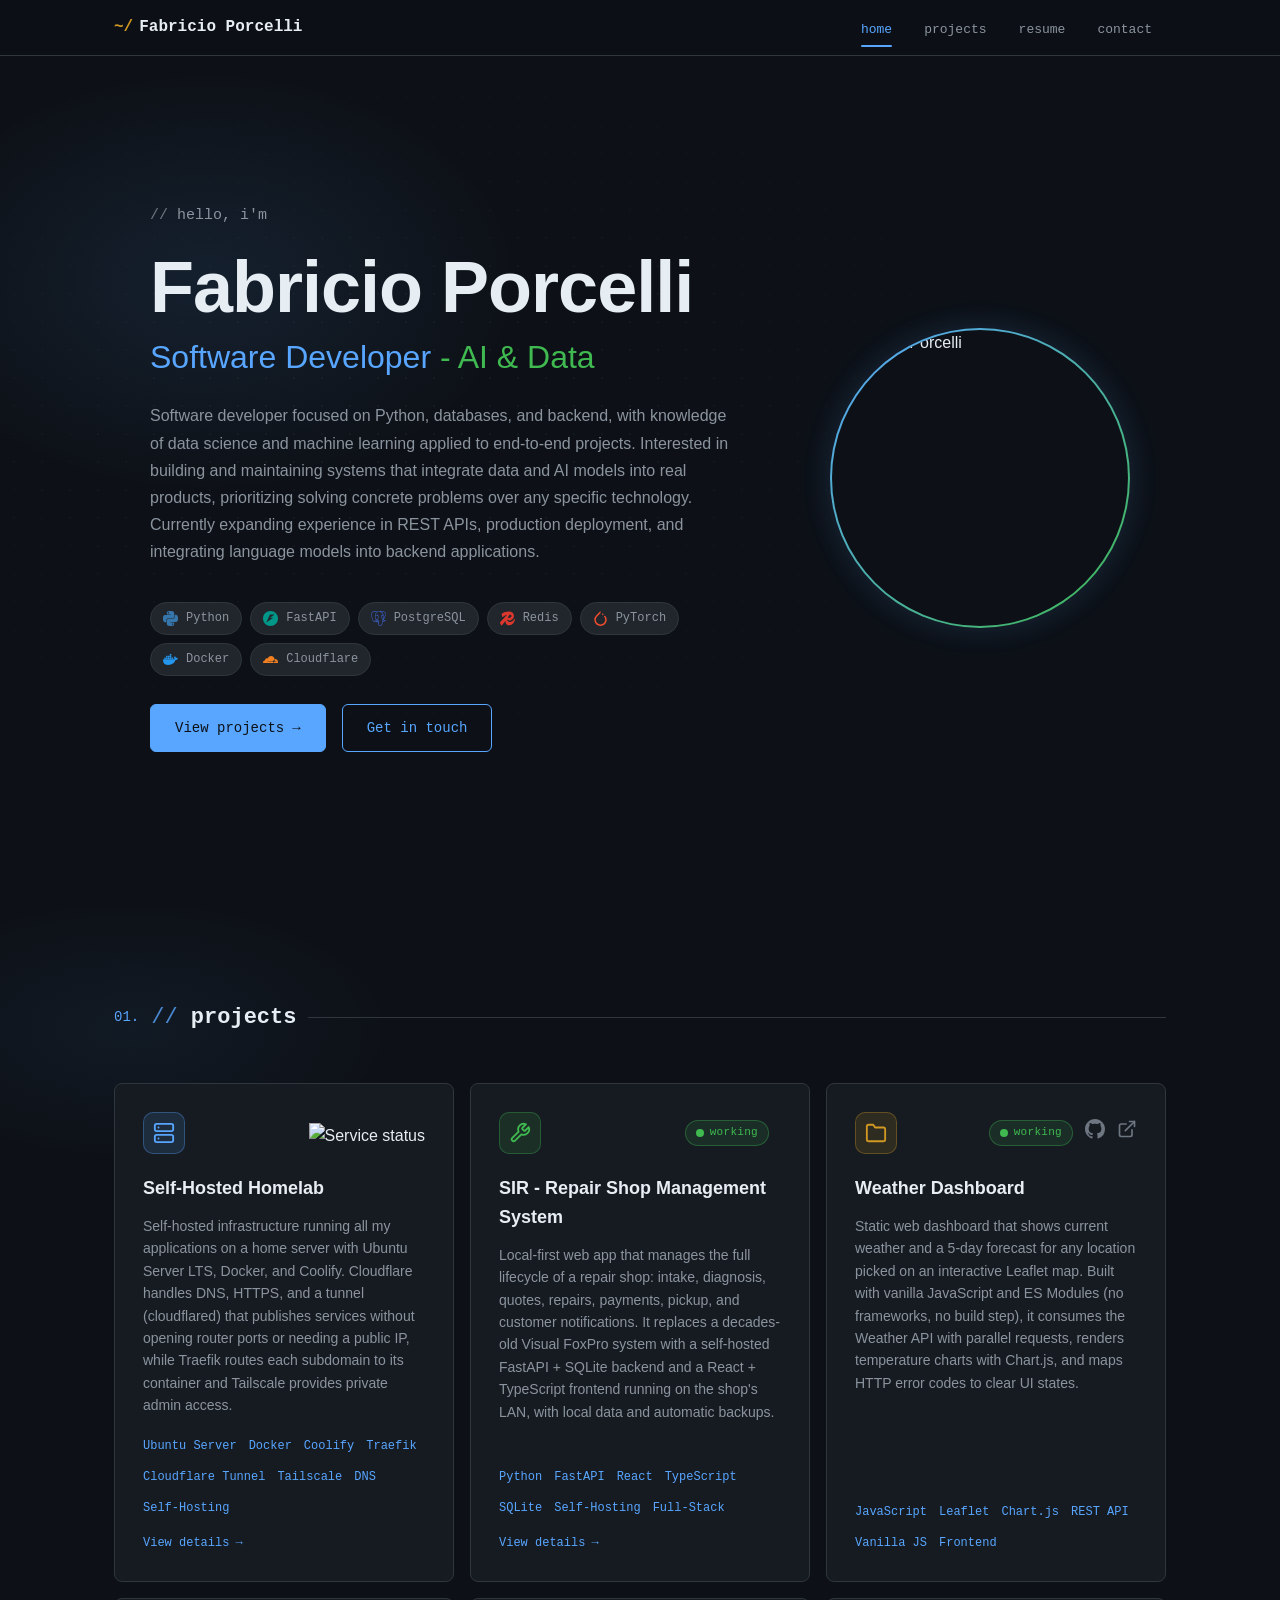
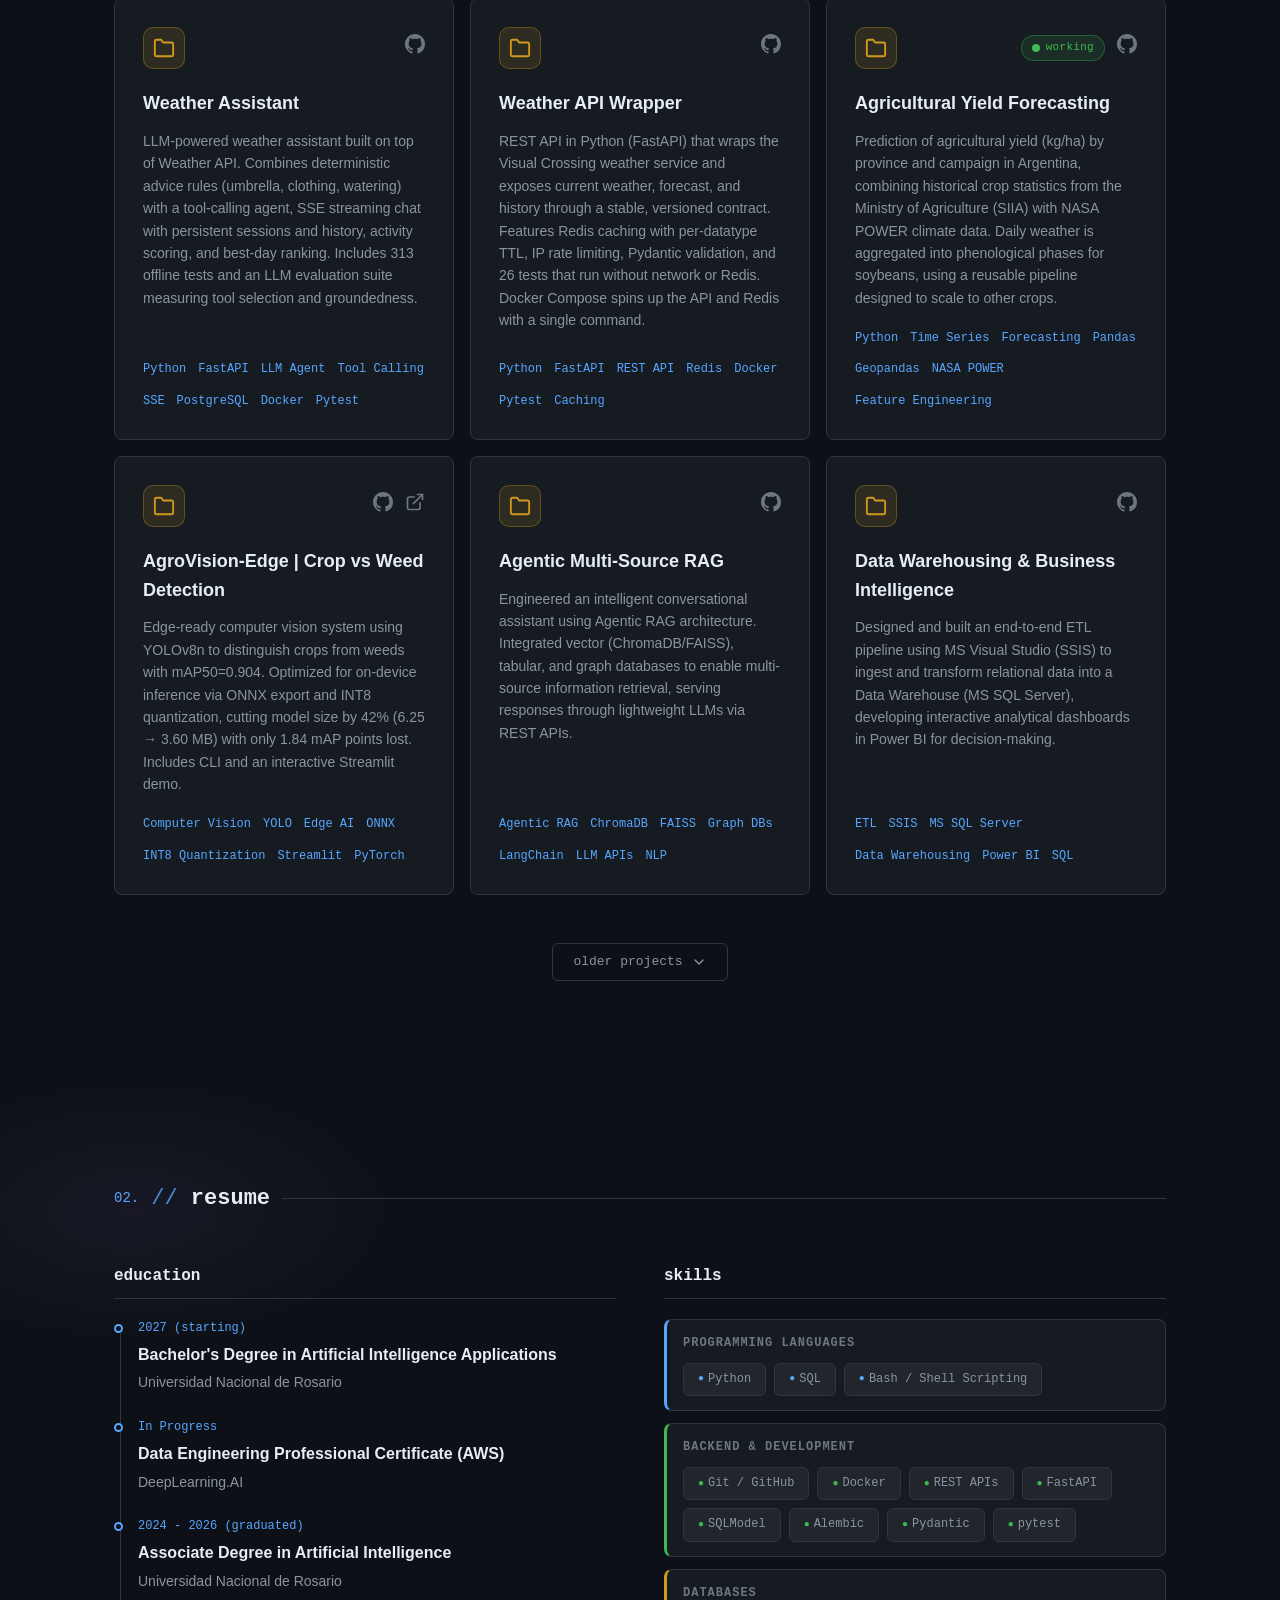
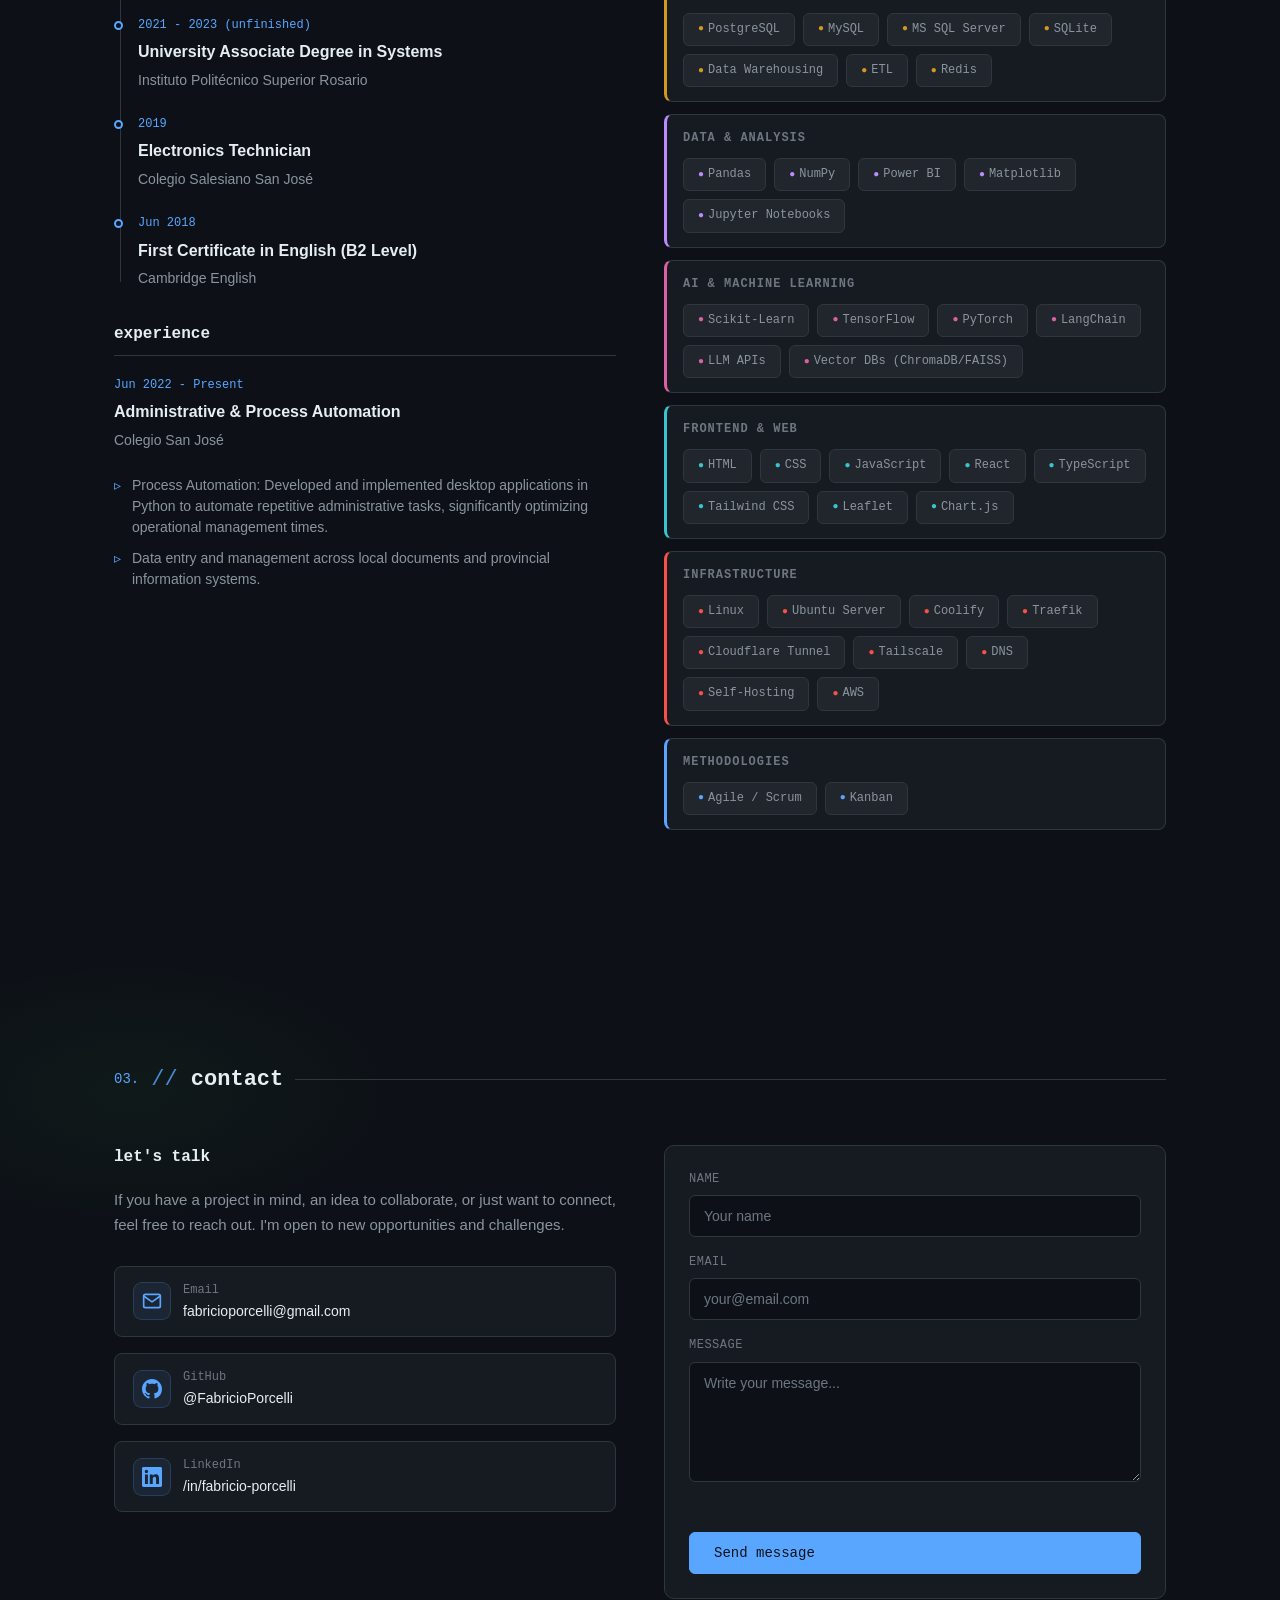
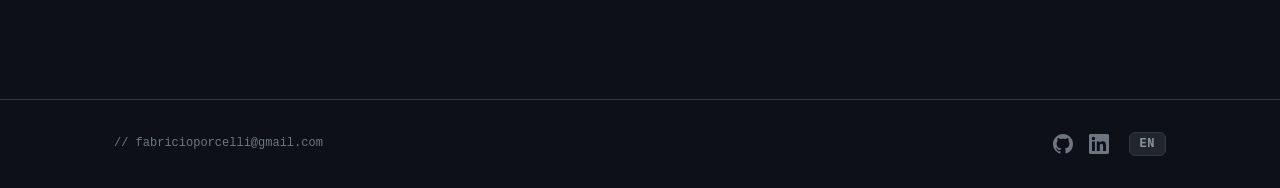
==== commit a483686d: "feat: se mejora el menu mobile - se corrige el overlay del menu (backdrop-filter del header lo encer" ====
--- a/index.html
+++ b/index.html
@@ -25,10 +25,10 @@
         Fabricio Porcelli
       </a>
       <ul class="nav-links" id="nav-links">
-        <li><a href="#inicio" class="nav-link active" data-section="inicio" data-i18n="nav.inicio">home</a></li>
-        <li><a href="#proyectos" class="nav-link" data-section="proyectos" data-i18n="nav.proyectos">projects</a></li>
-        <li><a href="#curriculum" class="nav-link" data-section="curriculum" data-i18n="nav.curriculum">resume</a></li>
-        <li><a href="#contacto" class="nav-link" data-section="contacto" data-i18n="nav.contacto">contact</a></li>
+        <li><a href="#inicio" class="nav-link active" data-section="inicio"><span class="nav-link-index">01.</span><span data-i18n="nav.inicio">home</span></a></li>
+        <li><a href="#proyectos" class="nav-link" data-section="proyectos"><span class="nav-link-index">02.</span><span data-i18n="nav.proyectos">projects</span></a></li>
+        <li><a href="#curriculum" class="nav-link" data-section="curriculum"><span class="nav-link-index">03.</span><span data-i18n="nav.curriculum">resume</span></a></li>
+        <li><a href="#contacto" class="nav-link" data-section="contacto"><span class="nav-link-index">04.</span><span data-i18n="nav.contacto">contact</span></a></li>
       </ul>
       <button class="menu-toggle" id="menu-toggle" aria-label="Menú de navegación">
         <span></span>
--- a/styles/styles.css
+++ b/styles/styles.css
@@ -191,6 +191,10 @@
   position: relative;
 }
 
+.nav-link-index {
+  display: none;
+}
+
 .nav-link:hover {
   color: var(--text-primary);
   background: var(--bg-tertiary);
@@ -330,11 +334,11 @@
 }
 
 .hero-image img {
-  width: 260px;
-  height: 260px;
+  width: 300px;
+  height: 300px;
   border-radius: 50%;
   object-fit: cover;
-  border: 3px solid transparent;
+  border: 2px solid transparent;
   background:
     linear-gradient(var(--bg-primary), var(--bg-primary)) padding-box,
     linear-gradient(135deg, var(--accent-blue), var(--accent-green)) border-box;
@@ -704,7 +708,23 @@
   height: 8px;
   border-radius: 50%;
   background: var(--accent-green);
-  animation: working-pulse 1.6s ease-in-out infinite;
+}
+
+.project-working {
+  animation: working-breathe 2.6s ease-in-out infinite;
+}
+
+@keyframes working-breathe {
+  0%, 100% {
+    box-shadow: 0 0 0 0 rgba(63, 185, 80, 0);
+    border-color: rgba(63, 185, 80, 0.35);
+    background: rgba(63, 185, 80, 0.12);
+  }
+  50% {
+    box-shadow: 0 0 12px 1px rgba(63, 185, 80, 0.28);
+    border-color: rgba(63, 185, 80, 0.7);
+    background: rgba(63, 185, 80, 0.2);
+  }
 }
 
 @keyframes working-pulse {
@@ -1182,10 +1202,17 @@
     transition: none;
   }
 
+  .project-working,
   .working-dot,
   .fade-in,
-  .lang-toggle.pulse {
+  .lang-toggle.pulse,
+  .nav-links.open,
+  .nav-links.open li {
     animation: none;
+  }
+
+  .nav-links.closing {
+    display: none;
   }
 }
 
@@ -1345,24 +1372,57 @@
   color: var(--text-secondary);
 }
 
-.tech-groups {
+.tech-board {
+  display: flex;
+  flex-direction: column;
+}
+
+.tech-row {
   display: grid;
-  grid-template-columns: repeat(auto-fill, minmax(250px, 1fr));
-  gap: 28px;
-}
-
-.tech-group h3 {
+  grid-template-columns: 150px 1fr;
+  gap: 24px;
+  align-items: start;
+  padding: 14px 0;
+}
+
+.tech-label {
+  padding-top: 7px;
   font-family: var(--font-mono);
   font-size: 12px;
   font-weight: 600;
   color: var(--text-tertiary);
   text-transform: uppercase;
   letter-spacing: 1px;
-  margin-bottom: 12px;
-}
-
-.tech-group .detail-stack {
-  margin-top: 0;
+}
+
+.tech-items {
+  display: flex;
+  flex-wrap: wrap;
+  gap: 8px;
+}
+
+.tech-item {
+  display: inline-flex;
+  align-items: center;
+  gap: 8px;
+  padding: 6px 12px;
+  background: var(--bg-tertiary);
+  border: 1px solid var(--border);
+  border-radius: 999px;
+  font-family: var(--font-mono);
+  font-size: 12px;
+  color: var(--text-secondary);
+  transition: border-color 0.2s, color 0.2s;
+}
+
+.tech-item:hover {
+  border-color: var(--border-hover);
+  color: var(--text-primary);
+}
+
+.tech-item img {
+  width: 15px;
+  height: 15px;
 }
 
 .status-box-note {
@@ -1476,10 +1536,44 @@
   flex-wrap: wrap;
 }
 
+@keyframes menu-fade {
+  from {
+    opacity: 0;
+  }
+  to {
+    opacity: 1;
+  }
+}
+
+@keyframes menu-item-in {
+  from {
+    opacity: 0;
+    translate: 0 14px;
+  }
+  to {
+    opacity: 1;
+    translate: 0 0;
+  }
+}
+
+@keyframes menu-fade-out {
+  from {
+    opacity: 1;
+  }
+  to {
+    opacity: 0;
+  }
+}
+
 /* RESPONSIVE */
 @media (max-width: 768px) {
   :root {
     --section-padding: 60px 0;
+  }
+
+  .header {
+    backdrop-filter: none;
+    background: var(--bg-primary);
   }
 
   .nav-links {
@@ -1489,28 +1583,93 @@
     left: 0;
     right: 0;
     bottom: 0;
-    background: var(--bg-primary);
+    background:
+      radial-gradient(closest-side at 15% 0%, rgba(88, 166, 255, 0.12), transparent),
+      var(--bg-primary);
     flex-direction: column;
-    justify-content: center;
-    gap: 8px;
-    padding: 24px;
+    align-items: stretch;
+    justify-content: flex-start;
+    gap: 0;
+    padding: 32px 28px 40px;
     z-index: 999;
+    overflow-y: auto;
+  }
+
+  .nav-links::before {
+    content: '// menu';
+    font-family: var(--font-mono);
+    font-size: 12px;
+    color: var(--text-tertiary);
+    letter-spacing: 1px;
+    margin-bottom: 20px;
+  }
+
+  .nav-links::after {
+    content: 'fabricioporcelli@gmail.com';
+    margin-top: auto;
+    padding-top: 40px;
+    font-family: var(--font-mono);
+    font-size: 12px;
+    color: var(--text-tertiary);
   }
 
   .nav-links.open {
     display: flex;
-  }
+    animation: menu-fade 0.22s ease;
+  }
+
+  .nav-links.closing {
+    display: flex;
+    animation: menu-fade-out 0.18s ease forwards;
+    pointer-events: none;
+  }
+
+  .nav-links li {
+    border-bottom: 1px solid var(--border);
+  }
+
+  .nav-links.open li {
+    animation: menu-item-in 0.35s cubic-bezier(0.22, 1, 0.36, 1) both;
+  }
+
+  .nav-links.open li:nth-child(1) { animation-delay: 0.04s; }
+  .nav-links.open li:nth-child(2) { animation-delay: 0.09s; }
+  .nav-links.open li:nth-child(3) { animation-delay: 0.14s; }
+  .nav-links.open li:nth-child(4) { animation-delay: 0.19s; }
 
   .nav-link {
-    font-size: 20px;
-    padding: 16px 20px;
-    text-align: center;
+    display: flex;
+    align-items: center;
+    font-size: 26px;
+    padding: 20px 4px;
+    text-align: left;
+    border-radius: 0;
+    color: var(--text-secondary);
+    transition: color 0.2s, transform 0.2s;
+  }
+
+  .nav-link:hover {
+    background: transparent;
+    color: var(--text-primary);
+    transform: translateX(4px);
+  }
+
+  .nav-link.active {
+    color: var(--accent-blue);
   }
 
   .nav-link.active::after {
     display: none;
   }
 
+  .nav-link-index {
+    display: inline-block;
+    font-size: 12px;
+    color: var(--accent-blue);
+    margin-right: 14px;
+    opacity: 0.8;
+  }
+
   .menu-toggle {
     display: flex;
   }
@@ -1529,7 +1688,7 @@
 
   .hero {
     min-height: calc(100vh - var(--nav-height));
-    padding-top: 0;
+    padding-top: var(--nav-height);
   }
 
   .hero-content {
@@ -1539,8 +1698,8 @@
   }
 
   .hero-image img {
-    width: 180px;
-    height: 180px;
+    width: 210px;
+    height: 210px;
   }
 
   .hero-actions {
@@ -1566,6 +1725,16 @@
     gap: 32px;
   }
 
+  .tech-row {
+    grid-template-columns: 1fr;
+    gap: 10px;
+    padding: 16px 0;
+  }
+
+  .tech-label {
+    padding-top: 0;
+  }
+
   .footer-content {
     flex-direction: column;
     text-align: center;
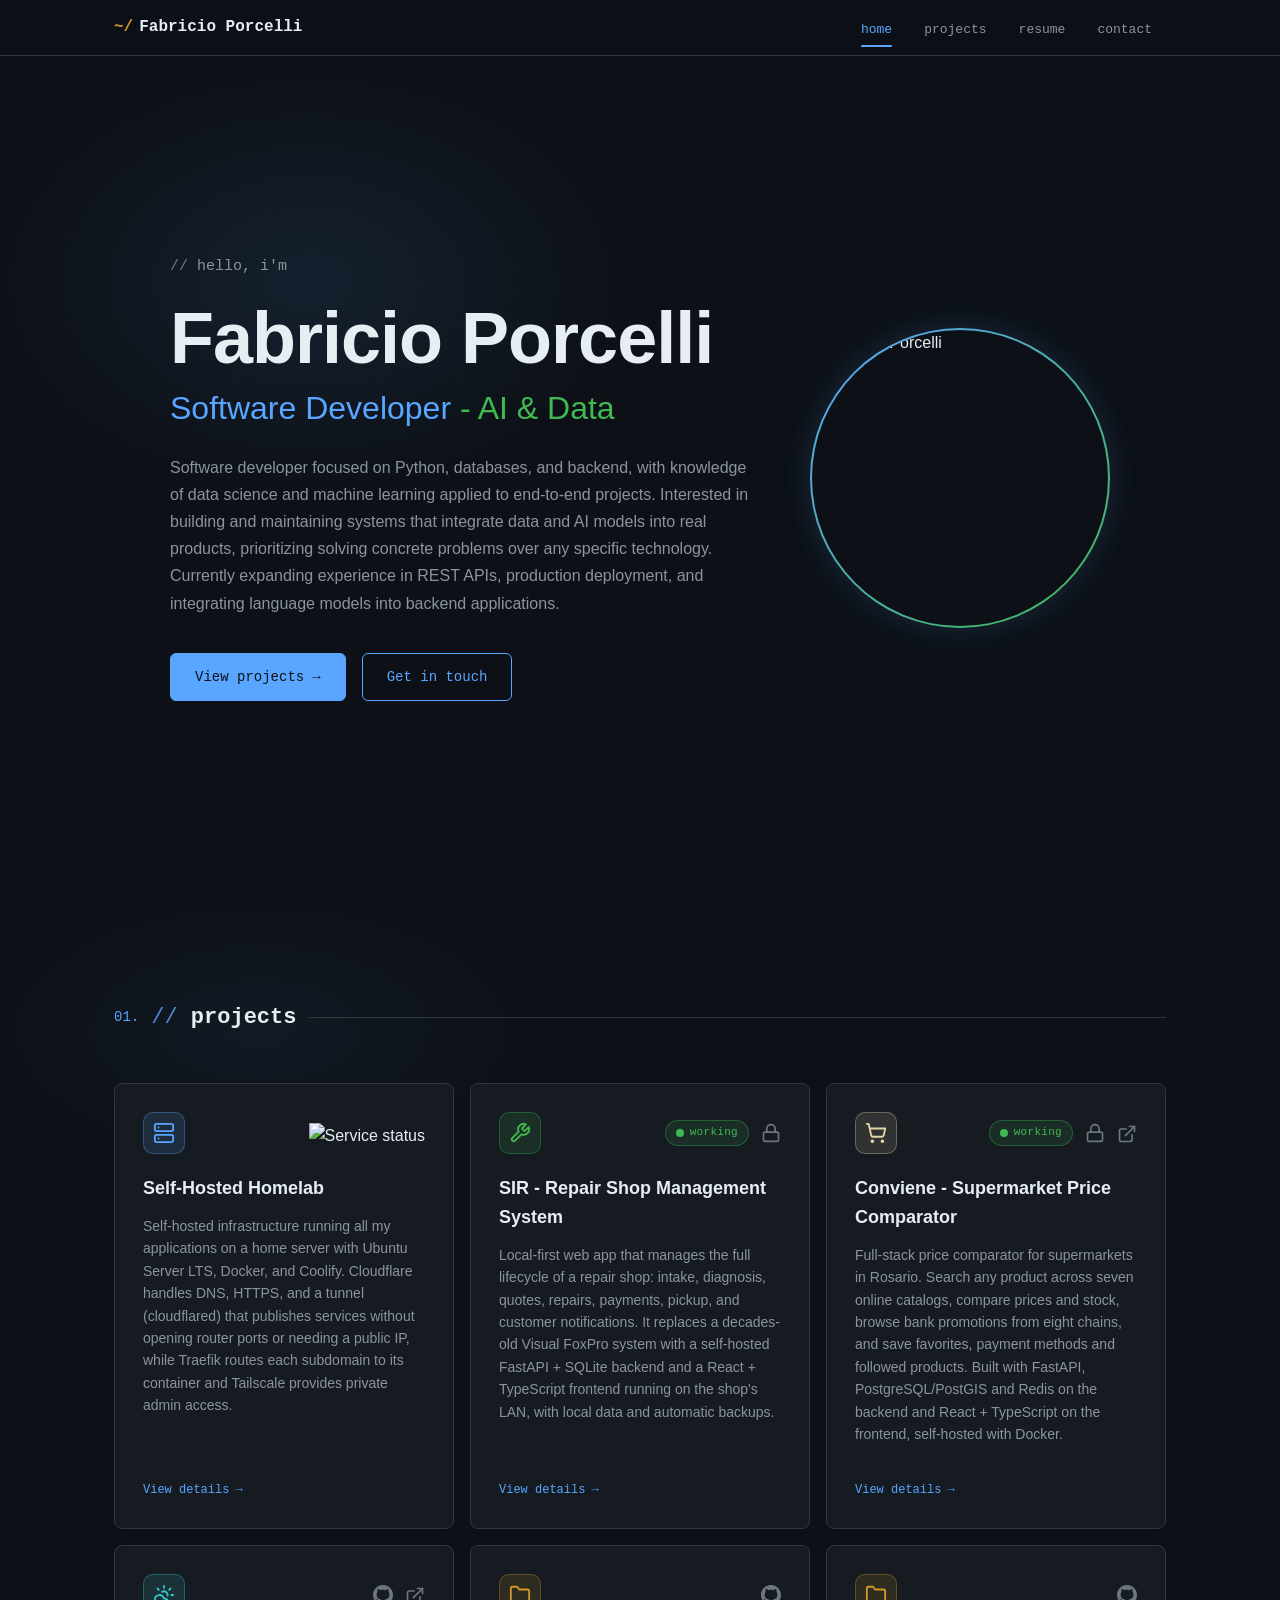
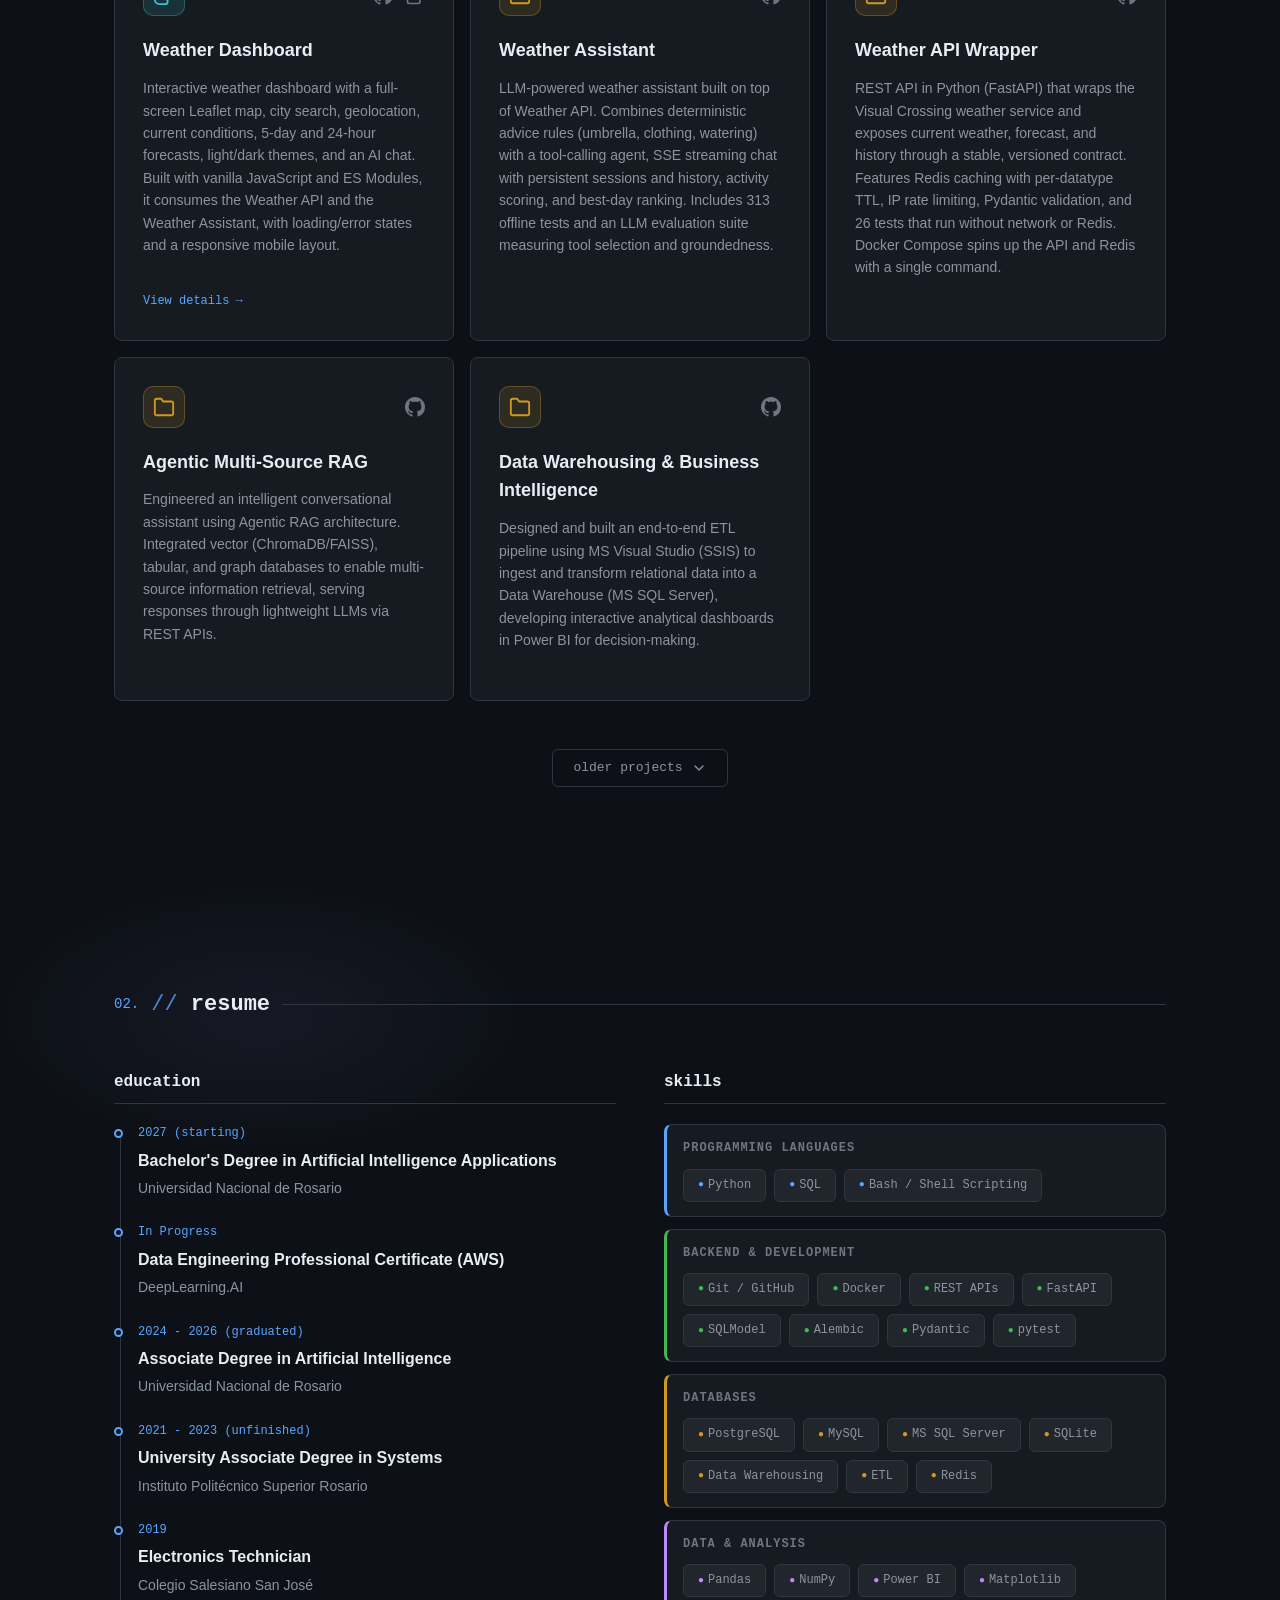
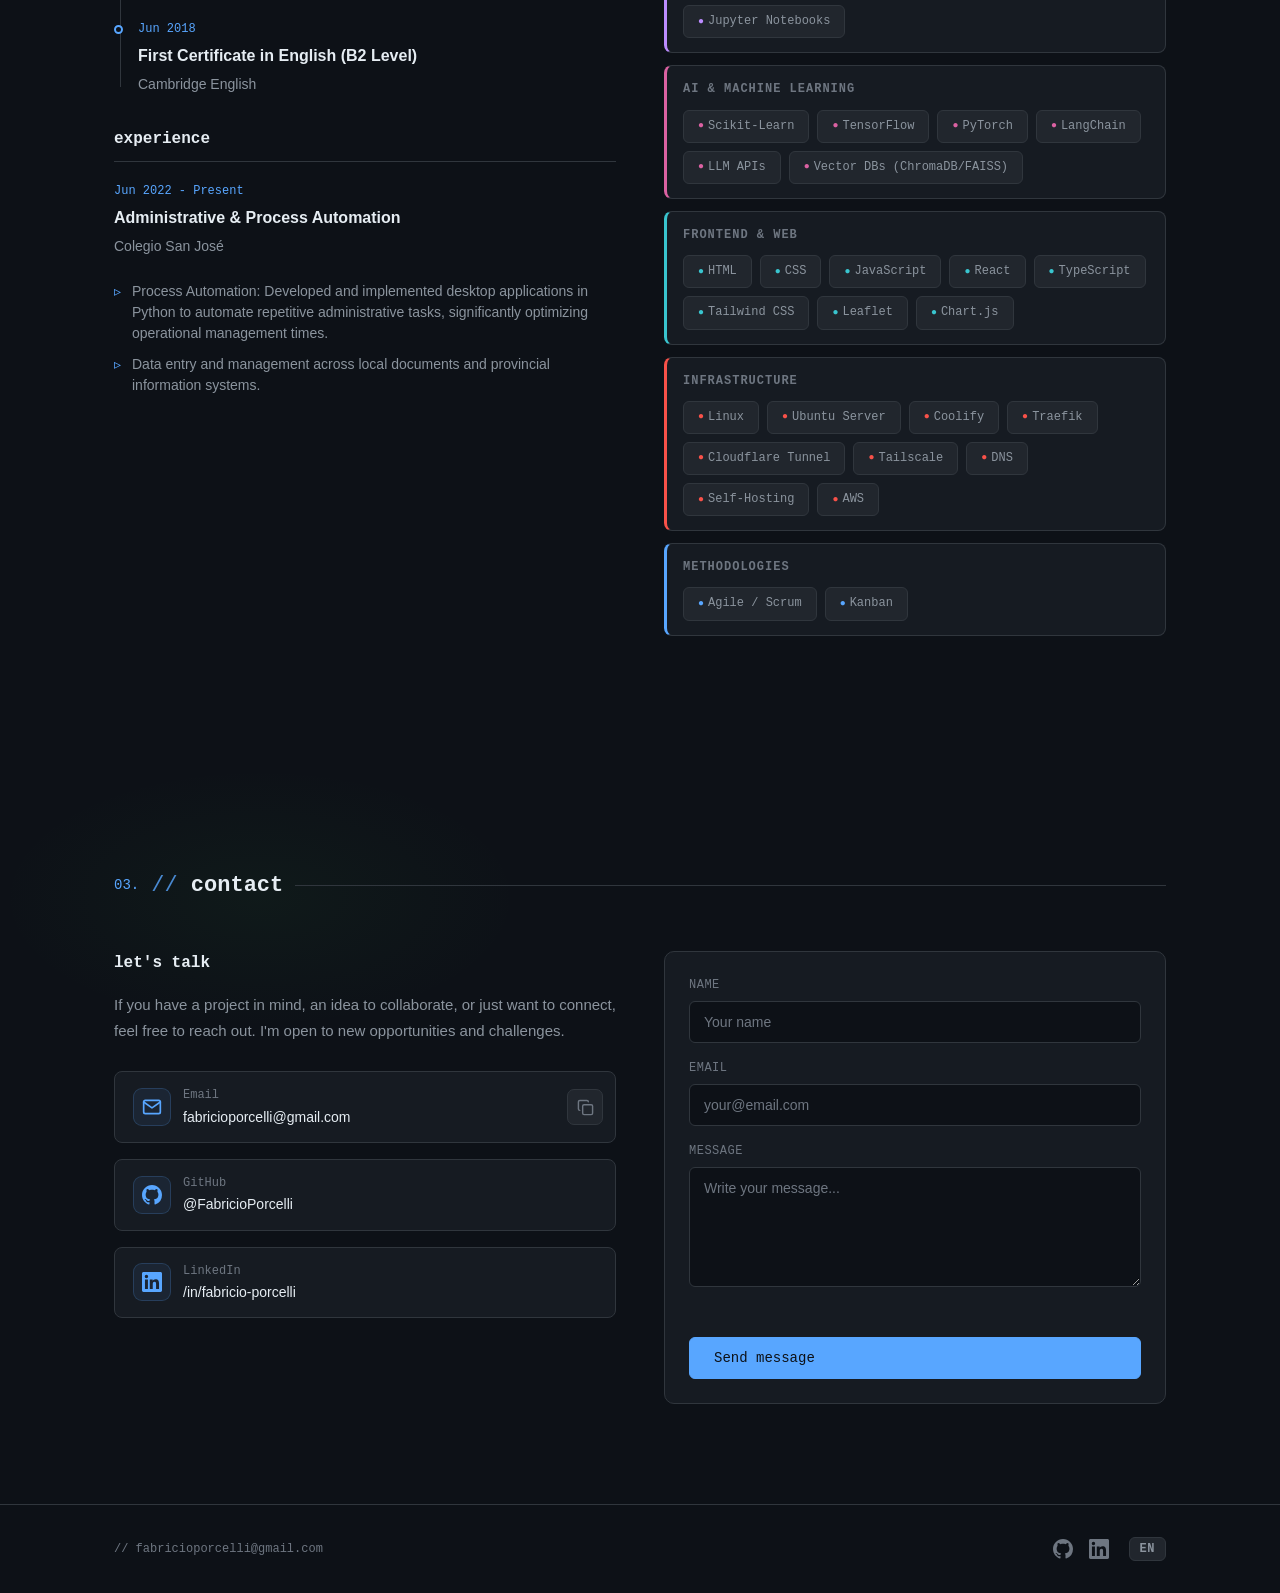
==== commit 021aecf8: "feat: se agrega copiar email y contenido estatico para llms - se quitan las tecnologias del hero - s" ====
--- a/index.html
+++ b/index.html
@@ -14,6 +14,7 @@
   <meta property="og:type" content="website">
   <meta name="twitter:card" content="summary_large_image">
   <link rel="icon" href="svgs/code.svg">
+  <link rel="alternate" type="text/plain" href="llms.txt" title="LLM-friendly summary">
   <link rel="stylesheet" href="styles/styles.css">
   <script defer src="https://umami.fabricioporcelli.com.ar/script.js" data-website-id="62327ebd-9f71-47a7-b6ca-48b7fea341be"></script>
 </head>
@@ -58,15 +59,6 @@
               Currently expanding experience in REST APIs, production deployment, and
               integrating language models into backend applications.
             </p>
-            <div class="hero-stack">
-              <span class="hero-stack-item"><img src="svgs/tech/python.svg" alt="">Python</span>
-              <span class="hero-stack-item"><img src="svgs/tech/fastapi.svg" alt="">FastAPI</span>
-              <span class="hero-stack-item"><img src="svgs/tech/postgresql.svg" alt="">PostgreSQL</span>
-              <span class="hero-stack-item"><img src="svgs/tech/redis.svg" alt="">Redis</span>
-              <span class="hero-stack-item"><img src="svgs/tech/pytorch.svg" alt="">PyTorch</span>
-              <span class="hero-stack-item"><img src="svgs/tech/docker.svg" alt="">Docker</span>
-              <span class="hero-stack-item"><img src="svgs/tech/cloudflare.svg" alt="">Cloudflare</span>
-            </div>
             <div class="hero-actions">
               <a href="#proyectos" class="btn btn-primary"><span data-i18n="hero.projects">View projects</span> <span class="arrow">→</span></a>
               <a href="#contacto" class="btn btn-outline" data-i18n="hero.contact">Get in touch</a>
@@ -87,7 +79,189 @@
           <h2 class="section-title" data-i18n="section.projects">projects</h2>
           <div class="section-line"></div>
         </div>
-        <div class="projects-grid" id="projects-grid"></div>
+        <div class="projects-grid" id="projects-grid">
+          <!-- BEGIN STATIC PROJECTS (generated by scripts/build-static.js) -->
+          <article class="project-card" data-static>
+            <a class="project-card-link" href="projects/homelab.html" aria-label="Self-Hosted Homelab"></a>
+            <div class="project-header">
+              <span class="project-icon-tile" style="--tile-accent: #58a6ff"><svg class="project-icon-server" width="24" height="24" viewBox="0 0 24 24" fill="none" stroke="currentColor" stroke-width="2" stroke-linecap="round" stroke-linejoin="round"><rect width="20" height="8" x="2" y="2" rx="2" ry="2"/><rect width="20" height="8" x="2" y="14" rx="2" ry="2"/><line x1="6" x2="6.01" y1="6" y2="6"/><line x1="6" x2="6.01" y1="18" y2="18"/></svg></span>
+              <div class="project-header-right">
+
+              <div class="project-ext-links">
+
+
+
+              </div>
+              <a class="project-status-link" href="https://status.fabricioporcelli.com.ar/status/server" target="_blank" rel="noopener noreferrer" aria-label="Service status"><img class="project-status-badge" src="https://status.fabricioporcelli.com.ar/api/badge/5/status" alt="Service status" loading="lazy"></a>
+            </div>
+            </div>
+            <h3 class="project-title">Self-Hosted Homelab</h3>
+            <p class="project-desc">Self-hosted infrastructure running all my applications on a home server with Ubuntu Server LTS, Docker, and Coolify. Cloudflare handles DNS, HTTPS, and a tunnel (cloudflared) that publishes services without opening router ports or needing a public IP, while Traefik routes each subdomain to its container and Tailscale provides private admin access.</p>
+            <div class="project-footer">
+              <span class="project-detail-hint">View details <span class="arrow">→</span></span>
+            </div>
+          </article>
+
+          <article class="project-card" data-static>
+            <a class="project-card-link" href="projects/sir.html" aria-label="SIR - Repair Shop Management System"></a>
+            <div class="project-header">
+              <span class="project-icon-tile" style="--tile-accent: #3fb950"><svg class="project-icon-wrench" width="24" height="24" viewBox="0 0 24 24" fill="none" stroke="currentColor" stroke-width="2" stroke-linecap="round" stroke-linejoin="round"><path d="M14.7 6.3a1 1 0 0 0 0 1.4l1.6 1.6a1 1 0 0 0 1.4 0l3.77-3.77a6 6 0 0 1-7.94 7.94l-6.91 6.91a2.12 2.12 0 0 1-3-3l6.91-6.91a6 6 0 0 1 7.94-7.94l-3.76 3.76z"/></svg></span>
+              <div class="project-header-right">
+              <span class="project-working"><span class="working-dot"></span>working</span>
+              <div class="project-ext-links">
+
+                <span class="project-private" tabindex="0" aria-label="Private repository">
+              <svg width="20" height="20" viewBox="0 0 24 24" fill="none" stroke="currentColor" stroke-width="2" stroke-linecap="round" stroke-linejoin="round"><rect width="18" height="11" x="3" y="11" rx="2" ry="2"/><path d="M7 11V7a5 5 0 0 1 10 0v4"/></svg>
+              <span class="project-private-tooltip">Private repository</span>
+            </span>
+
+              </div>
+
+            </div>
+            </div>
+            <h3 class="project-title">SIR - Repair Shop Management System</h3>
+            <p class="project-desc">Local-first web app that manages the full lifecycle of a repair shop: intake, diagnosis, quotes, repairs, payments, pickup, and customer notifications. It replaces a decades-old Visual FoxPro system with a self-hosted FastAPI + SQLite backend and a React + TypeScript frontend running on the shop&#39;s LAN, with local data and automatic backups.</p>
+            <div class="project-footer">
+              <span class="project-detail-hint">View details <span class="arrow">→</span></span>
+            </div>
+          </article>
+
+          <article class="project-card" data-static>
+            <a class="project-card-link" href="projects/conviene.html" aria-label="Conviene - Supermarket Price Comparator"></a>
+            <div class="project-header">
+              <span class="project-icon-tile" style="--tile-accent: #e4d6a9"><svg class="project-icon-cart" width="24" height="24" viewBox="0 0 24 24" fill="none" stroke="currentColor" stroke-width="2" stroke-linecap="round" stroke-linejoin="round"><circle cx="8" cy="21" r="1"/><circle cx="19" cy="21" r="1"/><path d="M2.05 2.05h2l2.66 12.42a2 2 0 0 0 2 1.58h9.78a2 2 0 0 0 1.95-1.57l1.65-7.43H5.12"/></svg></span>
+              <div class="project-header-right">
+              <span class="project-working"><span class="working-dot"></span>working</span>
+              <div class="project-ext-links">
+
+                <span class="project-private" tabindex="0" aria-label="Private repository">
+              <svg width="20" height="20" viewBox="0 0 24 24" fill="none" stroke="currentColor" stroke-width="2" stroke-linecap="round" stroke-linejoin="round"><rect width="18" height="11" x="3" y="11" rx="2" ry="2"/><path d="M7 11V7a5 5 0 0 1 10 0v4"/></svg>
+              <span class="project-private-tooltip">Private repository</span>
+            </span>
+                <a href="https://conviene.fabricioporcelli.com.ar/" class="project-ext-link project-ext-link-external" title="External link" aria-label="External link" target="_blank" rel="noopener noreferrer">
+              <svg width="20" height="20" viewBox="0 0 24 24" fill="none" stroke="currentColor" stroke-width="2" stroke-linecap="round" stroke-linejoin="round"><path d="M18 13v6a2 2 0 0 1-2 2H5a2 2 0 0 1-2-2V8a2 2 0 0 1 2-2h6"/><polyline points="15 3 21 3 21 9"/><line x1="10" y1="14" x2="21" y2="3"/></svg>
+            </a>
+              </div>
+
+            </div>
+            </div>
+            <h3 class="project-title">Conviene - Supermarket Price Comparator</h3>
+            <p class="project-desc">Full-stack price comparator for supermarkets in Rosario. Search any product across seven online catalogs, compare prices and stock, browse bank promotions from eight chains, and save favorites, payment methods and followed products. Built with FastAPI, PostgreSQL/PostGIS and Redis on the backend and React + TypeScript on the frontend, self-hosted with Docker.</p>
+            <div class="project-footer">
+              <span class="project-detail-hint">View details <span class="arrow">→</span></span>
+            </div>
+          </article>
+
+          <article class="project-card" data-static>
+            <a class="project-card-link" href="projects/weather-dashboard.html" aria-label="Weather Dashboard"></a>
+            <div class="project-header">
+              <span class="project-icon-tile" style="--tile-accent: #39c5cf"><svg class="project-icon-weather" width="24" height="24" viewBox="0 0 24 24" fill="none" stroke="currentColor" stroke-width="2" stroke-linecap="round" stroke-linejoin="round"><path d="M12 2v2"/><path d="m4.93 4.93 1.41 1.41"/><path d="M20 12h2"/><path d="m19.07 4.93-1.41 1.41"/><path d="M15.947 12.65a4 4 0 0 0-5.925-4.128"/><path d="M13 22H7a5 5 0 1 1 4.9-6H13a3 3 0 0 1 0 6Z"/></svg></span>
+              <div class="project-header-right">
+
+              <div class="project-ext-links">
+                <a href="https://github.com/FabricioPorcelli/weather-dashboard" class="project-ext-link" title="GitHub" aria-label="GitHub" target="_blank" rel="noopener noreferrer">
+              <svg width="20" height="20" viewBox="0 0 24 24" fill="currentColor"><path d="M12 0C5.37 0 0 5.37 0 12c0 5.31 3.435 9.795 8.205 11.385.6.105.825-.255.825-.57 0-.285-.015-1.23-.015-2.235-3.015.555-3.795-.735-4.035-1.41-.135-.345-.72-1.41-1.23-1.695-.42-.225-1.02-.78-.015-.795.945-.015 1.62.87 1.845 1.23 1.08 1.815 2.805 1.305 3.495.99.105-.78.42-1.305.765-1.605-2.67-.3-5.46-1.335-5.46-5.925 0-1.305.465-2.385 1.23-3.225-.12-.3-.54-1.53.12-3.18 0 0 1.005-.315 3.3 1.23.96-.27 1.98-.405 3-.405s2.04.135 3 .405c2.295-1.56 3.3-1.23 3.3-1.23.66 1.65.24 2.88.12 3.18.765.84 1.23 1.905 1.23 3.225 0 4.605-2.805 5.625-5.475 5.925.435.375.81 1.095.81 2.22 0 1.605-.015 2.895-.015 3.3 0 .315.225.69.825.57A12.02 12.02 0 0 0 24 12c0-6.63-5.37-12-12-12z"/></svg>
+            </a>
+
+                <a href="https://weather.fabricioporcelli.com.ar/" class="project-ext-link project-ext-link-external" title="External link" aria-label="External link" target="_blank" rel="noopener noreferrer">
+              <svg width="20" height="20" viewBox="0 0 24 24" fill="none" stroke="currentColor" stroke-width="2" stroke-linecap="round" stroke-linejoin="round"><path d="M18 13v6a2 2 0 0 1-2 2H5a2 2 0 0 1-2-2V8a2 2 0 0 1 2-2h6"/><polyline points="15 3 21 3 21 9"/><line x1="10" y1="14" x2="21" y2="3"/></svg>
+            </a>
+              </div>
+
+            </div>
+            </div>
+            <h3 class="project-title">Weather Dashboard</h3>
+            <p class="project-desc">Interactive weather dashboard with a full-screen Leaflet map, city search, geolocation, current conditions, 5-day and 24-hour forecasts, light/dark themes, and an AI chat. Built with vanilla JavaScript and ES Modules, it consumes the Weather API and the Weather Assistant, with loading/error states and a responsive mobile layout.</p>
+            <div class="project-footer">
+              <span class="project-detail-hint">View details <span class="arrow">→</span></span>
+            </div>
+          </article>
+
+          <article class="project-card" data-static>
+
+            <div class="project-header">
+              <span class="project-icon-tile" style="--tile-accent: #d29922"><svg class="project-folder" width="24" height="24" viewBox="0 0 24 24" fill="none" stroke="currentColor" stroke-width="2" stroke-linecap="round" stroke-linejoin="round"><path d="M22 19a2 2 0 0 1-2 2H4a2 2 0 0 1-2-2V5a2 2 0 0 1 2-2h5l2 3h9a2 2 0 0 1 2 2z"/></svg></span>
+              <div class="project-header-right">
+
+              <div class="project-ext-links">
+                <a href="https://github.com/FabricioPorcelli/weather-assistant" class="project-ext-link" title="GitHub" aria-label="GitHub" target="_blank" rel="noopener noreferrer">
+              <svg width="20" height="20" viewBox="0 0 24 24" fill="currentColor"><path d="M12 0C5.37 0 0 5.37 0 12c0 5.31 3.435 9.795 8.205 11.385.6.105.825-.255.825-.57 0-.285-.015-1.23-.015-2.235-3.015.555-3.795-.735-4.035-1.41-.135-.345-.72-1.41-1.23-1.695-.42-.225-1.02-.78-.015-.795.945-.015 1.62.87 1.845 1.23 1.08 1.815 2.805 1.305 3.495.99.105-.78.42-1.305.765-1.605-2.67-.3-5.46-1.335-5.46-5.925 0-1.305.465-2.385 1.23-3.225-.12-.3-.54-1.53.12-3.18 0 0 1.005-.315 3.3 1.23.96-.27 1.98-.405 3-.405s2.04.135 3 .405c2.295-1.56 3.3-1.23 3.3-1.23.66 1.65.24 2.88.12 3.18.765.84 1.23 1.905 1.23 3.225 0 4.605-2.805 5.625-5.475 5.925.435.375.81 1.095.81 2.22 0 1.605-.015 2.895-.015 3.3 0 .315.225.69.825.57A12.02 12.02 0 0 0 24 12c0-6.63-5.37-12-12-12z"/></svg>
+            </a>
+
+
+              </div>
+
+            </div>
+            </div>
+            <h3 class="project-title">Weather Assistant</h3>
+            <p class="project-desc">LLM-powered weather assistant built on top of Weather API. Combines deterministic advice rules (umbrella, clothing, watering) with a tool-calling agent, SSE streaming chat with persistent sessions and history, activity scoring, and best-day ranking. Includes 313 offline tests and an LLM evaluation suite measuring tool selection and groundedness.</p>
+
+          </article>
+
+          <article class="project-card" data-static>
+
+            <div class="project-header">
+              <span class="project-icon-tile" style="--tile-accent: #d29922"><svg class="project-folder" width="24" height="24" viewBox="0 0 24 24" fill="none" stroke="currentColor" stroke-width="2" stroke-linecap="round" stroke-linejoin="round"><path d="M22 19a2 2 0 0 1-2 2H4a2 2 0 0 1-2-2V5a2 2 0 0 1 2-2h5l2 3h9a2 2 0 0 1 2 2z"/></svg></span>
+              <div class="project-header-right">
+
+              <div class="project-ext-links">
+                <a href="https://github.com/FabricioPorcelli/weather-api" class="project-ext-link" title="GitHub" aria-label="GitHub" target="_blank" rel="noopener noreferrer">
+              <svg width="20" height="20" viewBox="0 0 24 24" fill="currentColor"><path d="M12 0C5.37 0 0 5.37 0 12c0 5.31 3.435 9.795 8.205 11.385.6.105.825-.255.825-.57 0-.285-.015-1.23-.015-2.235-3.015.555-3.795-.735-4.035-1.41-.135-.345-.72-1.41-1.23-1.695-.42-.225-1.02-.78-.015-.795.945-.015 1.62.87 1.845 1.23 1.08 1.815 2.805 1.305 3.495.99.105-.78.42-1.305.765-1.605-2.67-.3-5.46-1.335-5.46-5.925 0-1.305.465-2.385 1.23-3.225-.12-.3-.54-1.53.12-3.18 0 0 1.005-.315 3.3 1.23.96-.27 1.98-.405 3-.405s2.04.135 3 .405c2.295-1.56 3.3-1.23 3.3-1.23.66 1.65.24 2.88.12 3.18.765.84 1.23 1.905 1.23 3.225 0 4.605-2.805 5.625-5.475 5.925.435.375.81 1.095.81 2.22 0 1.605-.015 2.895-.015 3.3 0 .315.225.69.825.57A12.02 12.02 0 0 0 24 12c0-6.63-5.37-12-12-12z"/></svg>
+            </a>
+
+
+              </div>
+
+            </div>
+            </div>
+            <h3 class="project-title">Weather API Wrapper</h3>
+            <p class="project-desc">REST API in Python (FastAPI) that wraps the Visual Crossing weather service and exposes current weather, forecast, and history through a stable, versioned contract. Features Redis caching with per-datatype TTL, IP rate limiting, Pydantic validation, and 26 tests that run without network or Redis. Docker Compose spins up the API and Redis with a single command.</p>
+
+          </article>
+
+          <article class="project-card" data-static>
+
+            <div class="project-header">
+              <span class="project-icon-tile" style="--tile-accent: #d29922"><svg class="project-folder" width="24" height="24" viewBox="0 0 24 24" fill="none" stroke="currentColor" stroke-width="2" stroke-linecap="round" stroke-linejoin="round"><path d="M22 19a2 2 0 0 1-2 2H4a2 2 0 0 1-2-2V5a2 2 0 0 1 2-2h5l2 3h9a2 2 0 0 1 2 2z"/></svg></span>
+              <div class="project-header-right">
+
+              <div class="project-ext-links">
+                <a href="https://github.com/FabricioPorcelli/NLP-TUIA-TF" class="project-ext-link" title="GitHub" aria-label="GitHub" target="_blank" rel="noopener noreferrer">
+              <svg width="20" height="20" viewBox="0 0 24 24" fill="currentColor"><path d="M12 0C5.37 0 0 5.37 0 12c0 5.31 3.435 9.795 8.205 11.385.6.105.825-.255.825-.57 0-.285-.015-1.23-.015-2.235-3.015.555-3.795-.735-4.035-1.41-.135-.345-.72-1.41-1.23-1.695-.42-.225-1.02-.78-.015-.795.945-.015 1.62.87 1.845 1.23 1.08 1.815 2.805 1.305 3.495.99.105-.78.42-1.305.765-1.605-2.67-.3-5.46-1.335-5.46-5.925 0-1.305.465-2.385 1.23-3.225-.12-.3-.54-1.53.12-3.18 0 0 1.005-.315 3.3 1.23.96-.27 1.98-.405 3-.405s2.04.135 3 .405c2.295-1.56 3.3-1.23 3.3-1.23.66 1.65.24 2.88.12 3.18.765.84 1.23 1.905 1.23 3.225 0 4.605-2.805 5.625-5.475 5.925.435.375.81 1.095.81 2.22 0 1.605-.015 2.895-.015 3.3 0 .315.225.69.825.57A12.02 12.02 0 0 0 24 12c0-6.63-5.37-12-12-12z"/></svg>
+            </a>
+
+
+              </div>
+
+            </div>
+            </div>
+            <h3 class="project-title">Agentic Multi-Source RAG</h3>
+            <p class="project-desc">Engineered an intelligent conversational assistant using Agentic RAG architecture. Integrated vector (ChromaDB/FAISS), tabular, and graph databases to enable multi-source information retrieval, serving responses through lightweight LLMs via REST APIs.</p>
+
+          </article>
+
+          <article class="project-card" data-static>
+
+            <div class="project-header">
+              <span class="project-icon-tile" style="--tile-accent: #d29922"><svg class="project-folder" width="24" height="24" viewBox="0 0 24 24" fill="none" stroke="currentColor" stroke-width="2" stroke-linecap="round" stroke-linejoin="round"><path d="M22 19a2 2 0 0 1-2 2H4a2 2 0 0 1-2-2V5a2 2 0 0 1 2-2h5l2 3h9a2 2 0 0 1 2 2z"/></svg></span>
+              <div class="project-header-right">
+
+              <div class="project-ext-links">
+                <a href="https://github.com/FabricioPorcelli/BBDD2-TUIA-TF" class="project-ext-link" title="GitHub" aria-label="GitHub" target="_blank" rel="noopener noreferrer">
+              <svg width="20" height="20" viewBox="0 0 24 24" fill="currentColor"><path d="M12 0C5.37 0 0 5.37 0 12c0 5.31 3.435 9.795 8.205 11.385.6.105.825-.255.825-.57 0-.285-.015-1.23-.015-2.235-3.015.555-3.795-.735-4.035-1.41-.135-.345-.72-1.41-1.23-1.695-.42-.225-1.02-.78-.015-.795.945-.015 1.62.87 1.845 1.23 1.08 1.815 2.805 1.305 3.495.99.105-.78.42-1.305.765-1.605-2.67-.3-5.46-1.335-5.46-5.925 0-1.305.465-2.385 1.23-3.225-.12-.3-.54-1.53.12-3.18 0 0 1.005-.315 3.3 1.23.96-.27 1.98-.405 3-.405s2.04.135 3 .405c2.295-1.56 3.3-1.23 3.3-1.23.66 1.65.24 2.88.12 3.18.765.84 1.23 1.905 1.23 3.225 0 4.605-2.805 5.625-5.475 5.925.435.375.81 1.095.81 2.22 0 1.605-.015 2.895-.015 3.3 0 .315.225.69.825.57A12.02 12.02 0 0 0 24 12c0-6.63-5.37-12-12-12z"/></svg>
+            </a>
+
+
+              </div>
+
+            </div>
+            </div>
+            <h3 class="project-title">Data Warehousing &amp; Business Intelligence</h3>
+            <p class="project-desc">Designed and built an end-to-end ETL pipeline using MS Visual Studio (SSIS) to ingest and transform relational data into a Data Warehouse (MS SQL Server), developing interactive analytical dashboards in Power BI for decision-making.</p>
+
+          </article>
+          <!-- END STATIC PROJECTS -->
+        </div>
         <div class="projects-archive">
           <button class="archive-toggle" id="archive-toggle" aria-expanded="false" aria-controls="archive-grid">
             <span data-i18n="projects.archive">older projects</span>
@@ -95,7 +269,118 @@
           </button>
           <div class="archive-collapse" id="archive-collapse">
             <div class="archive-inner">
-              <div class="projects-grid" id="archive-grid"></div>
+              <div class="projects-grid" id="archive-grid">
+                <!-- BEGIN STATIC ARCHIVE (generated by scripts/build-static.js) -->
+                <article class="project-card" data-static>
+
+                  <div class="project-header">
+                    <span class="project-icon-tile" style="--tile-accent: #d29922"><svg class="project-folder" width="24" height="24" viewBox="0 0 24 24" fill="none" stroke="currentColor" stroke-width="2" stroke-linecap="round" stroke-linejoin="round"><path d="M22 19a2 2 0 0 1-2 2H4a2 2 0 0 1-2-2V5a2 2 0 0 1 2-2h5l2 3h9a2 2 0 0 1 2 2z"/></svg></span>
+                    <div class="project-header-right">
+
+                    <div class="project-ext-links">
+                      <a href="https://github.com/FabricioPorcelli/Solar-Energy-Forecasting" class="project-ext-link" title="GitHub" aria-label="GitHub" target="_blank" rel="noopener noreferrer">
+                    <svg width="20" height="20" viewBox="0 0 24 24" fill="currentColor"><path d="M12 0C5.37 0 0 5.37 0 12c0 5.31 3.435 9.795 8.205 11.385.6.105.825-.255.825-.57 0-.285-.015-1.23-.015-2.235-3.015.555-3.795-.735-4.035-1.41-.135-.345-.72-1.41-1.23-1.695-.42-.225-1.02-.78-.015-.795.945-.015 1.62.87 1.845 1.23 1.08 1.815 2.805 1.305 3.495.99.105-.78.42-1.305.765-1.605-2.67-.3-5.46-1.335-5.46-5.925 0-1.305.465-2.385 1.23-3.225-.12-.3-.54-1.53.12-3.18 0 0 1.005-.315 3.3 1.23.96-.27 1.98-.405 3-.405s2.04.135 3 .405c2.295-1.56 3.3-1.23 3.3-1.23.66 1.65.24 2.88.12 3.18.765.84 1.23 1.905 1.23 3.225 0 4.605-2.805 5.625-5.475 5.925.435.375.81 1.095.81 2.22 0 1.605-.015 2.895-.015 3.3 0 .315.225.69.825.57A12.02 12.02 0 0 0 24 12c0-6.63-5.37-12-12-12z"/></svg>
+                  </a>
+
+                      <a href="https://solar-energy-forecasting-app.streamlit.app/" class="project-ext-link project-ext-link-external" title="External link" aria-label="External link" target="_blank" rel="noopener noreferrer">
+                    <svg width="20" height="20" viewBox="0 0 24 24" fill="none" stroke="currentColor" stroke-width="2" stroke-linecap="round" stroke-linejoin="round"><path d="M18 13v6a2 2 0 0 1-2 2H5a2 2 0 0 1-2-2V8a2 2 0 0 1 2-2h6"/><polyline points="15 3 21 3 21 9"/><line x1="10" y1="14" x2="21" y2="3"/></svg>
+                  </a>
+                    </div>
+
+                  </div>
+                  </div>
+                  <h3 class="project-title">Solar Energy Forecasting (Machine Learning &amp; MLOps)</h3>
+                  <p class="project-desc">Developed and deployed a time-series forecasting model for solar power generation based on meteorological data. Handled feature engineering and hyperparameter tuning using Scikit-Learn/Pandas, productizing the solution via a real-time Streamlit web app.</p>
+
+                </article>
+
+                <article class="project-card" data-static>
+
+                  <div class="project-header">
+                    <span class="project-icon-tile" style="--tile-accent: #d29922"><svg class="project-folder" width="24" height="24" viewBox="0 0 24 24" fill="none" stroke="currentColor" stroke-width="2" stroke-linecap="round" stroke-linejoin="round"><path d="M22 19a2 2 0 0 1-2 2H4a2 2 0 0 1-2-2V5a2 2 0 0 1 2-2h5l2 3h9a2 2 0 0 1 2 2z"/></svg></span>
+                    <div class="project-header-right">
+
+                    <div class="project-ext-links">
+                      <a href="https://github.com/FabricioPorcelli/tuia-face-recognition-app" class="project-ext-link" title="GitHub" aria-label="GitHub" target="_blank" rel="noopener noreferrer">
+                    <svg width="20" height="20" viewBox="0 0 24 24" fill="currentColor"><path d="M12 0C5.37 0 0 5.37 0 12c0 5.31 3.435 9.795 8.205 11.385.6.105.825-.255.825-.57 0-.285-.015-1.23-.015-2.235-3.015.555-3.795-.735-4.035-1.41-.135-.345-.72-1.41-1.23-1.695-.42-.225-1.02-.78-.015-.795.945-.015 1.62.87 1.845 1.23 1.08 1.815 2.805 1.305 3.495.99.105-.78.42-1.305.765-1.605-2.67-.3-5.46-1.335-5.46-5.925 0-1.305.465-2.385 1.23-3.225-.12-.3-.54-1.53.12-3.18 0 0 1.005-.315 3.3 1.23.96-.27 1.98-.405 3-.405s2.04.135 3 .405c2.295-1.56 3.3-1.23 3.3-1.23.66 1.65.24 2.88.12 3.18.765.84 1.23 1.905 1.23 3.225 0 4.605-2.805 5.625-5.475 5.925.435.375.81 1.095.81 2.22 0 1.605-.015 2.895-.015 3.3 0 .315.225.69.825.57A12.02 12.02 0 0 0 24 12c0-6.63-5.37-12-12-12z"/></svg>
+                  </a>
+
+
+                    </div>
+
+                  </div>
+                  </div>
+                  <h3 class="project-title">Computer Vision &amp; Facial Recognition</h3>
+                  <p class="project-desc">Developed real-time computer vision applications utilizing OpenCV and Deep Learning architectures (CNNs/Transfer Learning) for face detection, dog breed classification, and feature extraction.</p>
+
+                </article>
+
+                <article class="project-card" data-static>
+
+                  <div class="project-header">
+                    <span class="project-icon-tile" style="--tile-accent: #d29922"><svg class="project-folder" width="24" height="24" viewBox="0 0 24 24" fill="none" stroke="currentColor" stroke-width="2" stroke-linecap="round" stroke-linejoin="round"><path d="M22 19a2 2 0 0 1-2 2H4a2 2 0 0 1-2-2V5a2 2 0 0 1 2-2h5l2 3h9a2 2 0 0 1 2 2z"/></svg></span>
+                    <div class="project-header-right">
+
+                    <div class="project-ext-links">
+                      <a href="https://github.com/FabricioPorcelli/tuia-dog-recognition-app" class="project-ext-link" title="GitHub" aria-label="GitHub" target="_blank" rel="noopener noreferrer">
+                    <svg width="20" height="20" viewBox="0 0 24 24" fill="currentColor"><path d="M12 0C5.37 0 0 5.37 0 12c0 5.31 3.435 9.795 8.205 11.385.6.105.825-.255.825-.57 0-.285-.015-1.23-.015-2.235-3.015.555-3.795-.735-4.035-1.41-.135-.345-.72-1.41-1.23-1.695-.42-.225-1.02-.78-.015-.795.945-.015 1.62.87 1.845 1.23 1.08 1.815 2.805 1.305 3.495.99.105-.78.42-1.305.765-1.605-2.67-.3-5.46-1.335-5.46-5.925 0-1.305.465-2.385 1.23-3.225-.12-.3-.54-1.53.12-3.18 0 0 1.005-.315 3.3 1.23.96-.27 1.98-.405 3-.405s2.04.135 3 .405c2.295-1.56 3.3-1.23 3.3-1.23.66 1.65.24 2.88.12 3.18.765.84 1.23 1.905 1.23 3.225 0 4.605-2.805 5.625-5.475 5.925.435.375.81 1.095.81 2.22 0 1.605-.015 2.895-.015 3.3 0 .315.225.69.825.57A12.02 12.02 0 0 0 24 12c0-6.63-5.37-12-12-12z"/></svg>
+                  </a>
+
+
+                    </div>
+
+                  </div>
+                  </div>
+                  <h3 class="project-title">Dog Breed Recognition System</h3>
+                  <p class="project-desc">Complete Computer Vision pipeline integrating embedding extraction, similarity search, supervised classification, and object detection to identify dog breeds in images. Features a Gradio frontend, async FastAPI backend, and Docker Compose deployment.</p>
+
+                </article>
+
+                <article class="project-card" data-static>
+
+                  <div class="project-header">
+                    <span class="project-icon-tile" style="--tile-accent: #d29922"><svg class="project-folder" width="24" height="24" viewBox="0 0 24 24" fill="none" stroke="currentColor" stroke-width="2" stroke-linecap="round" stroke-linejoin="round"><path d="M22 19a2 2 0 0 1-2 2H4a2 2 0 0 1-2-2V5a2 2 0 0 1 2-2h5l2 3h9a2 2 0 0 1 2 2z"/></svg></span>
+                    <div class="project-header-right">
+
+                    <div class="project-ext-links">
+                      <a href="https://github.com/FabricioPorcelli/weed-detection" class="project-ext-link" title="GitHub" aria-label="GitHub" target="_blank" rel="noopener noreferrer">
+                    <svg width="20" height="20" viewBox="0 0 24 24" fill="currentColor"><path d="M12 0C5.37 0 0 5.37 0 12c0 5.31 3.435 9.795 8.205 11.385.6.105.825-.255.825-.57 0-.285-.015-1.23-.015-2.235-3.015.555-3.795-.735-4.035-1.41-.135-.345-.72-1.41-1.23-1.695-.42-.225-1.02-.78-.015-.795.945-.015 1.62.87 1.845 1.23 1.08 1.815 2.805 1.305 3.495.99.105-.78.42-1.305.765-1.605-2.67-.3-5.46-1.335-5.46-5.925 0-1.305.465-2.385 1.23-3.225-.12-.3-.54-1.53.12-3.18 0 0 1.005-.315 3.3 1.23.96-.27 1.98-.405 3-.405s2.04.135 3 .405c2.295-1.56 3.3-1.23 3.3-1.23.66 1.65.24 2.88.12 3.18.765.84 1.23 1.905 1.23 3.225 0 4.605-2.805 5.625-5.475 5.925.435.375.81 1.095.81 2.22 0 1.605-.015 2.895-.015 3.3 0 .315.225.69.825.57A12.02 12.02 0 0 0 24 12c0-6.63-5.37-12-12-12z"/></svg>
+                  </a>
+
+                      <a href="https://agrovisionedge.streamlit.app/" class="project-ext-link project-ext-link-external" title="External link" aria-label="External link" target="_blank" rel="noopener noreferrer">
+                    <svg width="20" height="20" viewBox="0 0 24 24" fill="none" stroke="currentColor" stroke-width="2" stroke-linecap="round" stroke-linejoin="round"><path d="M18 13v6a2 2 0 0 1-2 2H5a2 2 0 0 1-2-2V8a2 2 0 0 1 2-2h6"/><polyline points="15 3 21 3 21 9"/><line x1="10" y1="14" x2="21" y2="3"/></svg>
+                  </a>
+                    </div>
+
+                  </div>
+                  </div>
+                  <h3 class="project-title">AgroVision-Edge | Crop vs Weed Detection</h3>
+                  <p class="project-desc">Edge-ready computer vision system using YOLOv8n to distinguish crops from weeds with mAP50=0.904. Optimized for on-device inference via ONNX export and INT8 quantization, cutting model size by 42% (6.25 → 3.60 MB) with only 1.84 mAP points lost. Includes CLI and an interactive Streamlit demo.</p>
+
+                </article>
+
+                <article class="project-card" data-static>
+
+                  <div class="project-header">
+                    <span class="project-icon-tile" style="--tile-accent: #d29922"><svg class="project-folder" width="24" height="24" viewBox="0 0 24 24" fill="none" stroke="currentColor" stroke-width="2" stroke-linecap="round" stroke-linejoin="round"><path d="M22 19a2 2 0 0 1-2 2H4a2 2 0 0 1-2-2V5a2 2 0 0 1 2-2h5l2 3h9a2 2 0 0 1 2 2z"/></svg></span>
+                    <div class="project-header-right">
+
+                    <div class="project-ext-links">
+                      <a href="https://github.com/FabricioPorcelli/yield-forecasting" class="project-ext-link" title="GitHub" aria-label="GitHub" target="_blank" rel="noopener noreferrer">
+                    <svg width="20" height="20" viewBox="0 0 24 24" fill="currentColor"><path d="M12 0C5.37 0 0 5.37 0 12c0 5.31 3.435 9.795 8.205 11.385.6.105.825-.255.825-.57 0-.285-.015-1.23-.015-2.235-3.015.555-3.795-.735-4.035-1.41-.135-.345-.72-1.41-1.23-1.695-.42-.225-1.02-.78-.015-.795.945-.015 1.62.87 1.845 1.23 1.08 1.815 2.805 1.305 3.495.99.105-.78.42-1.305.765-1.605-2.67-.3-5.46-1.335-5.46-5.925 0-1.305.465-2.385 1.23-3.225-.12-.3-.54-1.53.12-3.18 0 0 1.005-.315 3.3 1.23.96-.27 1.98-.405 3-.405s2.04.135 3 .405c2.295-1.56 3.3-1.23 3.3-1.23.66 1.65.24 2.88.12 3.18.765.84 1.23 1.905 1.23 3.225 0 4.605-2.805 5.625-5.475 5.925.435.375.81 1.095.81 2.22 0 1.605-.015 2.895-.015 3.3 0 .315.225.69.825.57A12.02 12.02 0 0 0 24 12c0-6.63-5.37-12-12-12z"/></svg>
+                  </a>
+
+
+                    </div>
+
+                  </div>
+                  </div>
+                  <h3 class="project-title">Agricultural Yield Forecasting</h3>
+                  <p class="project-desc">Prediction of agricultural yield (kg/ha) by province and campaign in Argentina, combining historical crop statistics from the Ministry of Agriculture (SIIA) with NASA POWER climate data. Daily weather is aggregated into phenological phases for soybeans, using a reusable pipeline designed to scale to other crops.</p>
+
+                </article>
+                <!-- END STATIC ARCHIVE -->
+              </div>
             </div>
           </div>
         </div>
@@ -158,7 +443,49 @@
           </div>
           <div class="curriculum-right">
             <h3 data-i18n="skills.title">// skills</h3>
-            <div class="skills-grid" id="skills-grid"></div>
+            <div class="skills-grid" id="skills-grid">
+              <!-- BEGIN STATIC SKILLS (generated by scripts/build-static.js) -->
+              <div class="skill-category" data-static style="--skill-accent: #58a6ff">
+                <h4 class="skill-category-title">Programming Languages</h4>
+                <div class="skill-items"><span class="skill-tag"><span class="skill-dot" style="color: #58a6ff">●</span> Python</span><span class="skill-tag"><span class="skill-dot" style="color: #58a6ff">●</span> SQL</span><span class="skill-tag"><span class="skill-dot" style="color: #58a6ff">●</span> Bash / Shell Scripting</span></div>
+              </div>
+
+              <div class="skill-category" data-static style="--skill-accent: #3fb950">
+                <h4 class="skill-category-title">Backend &amp; Development</h4>
+                <div class="skill-items"><span class="skill-tag"><span class="skill-dot" style="color: #3fb950">●</span> Git / GitHub</span><span class="skill-tag"><span class="skill-dot" style="color: #3fb950">●</span> Docker</span><span class="skill-tag"><span class="skill-dot" style="color: #3fb950">●</span> REST APIs</span><span class="skill-tag"><span class="skill-dot" style="color: #3fb950">●</span> FastAPI</span><span class="skill-tag"><span class="skill-dot" style="color: #3fb950">●</span> SQLModel</span><span class="skill-tag"><span class="skill-dot" style="color: #3fb950">●</span> Alembic</span><span class="skill-tag"><span class="skill-dot" style="color: #3fb950">●</span> Pydantic</span><span class="skill-tag"><span class="skill-dot" style="color: #3fb950">●</span> pytest</span></div>
+              </div>
+
+              <div class="skill-category" data-static style="--skill-accent: #d29922">
+                <h4 class="skill-category-title">Databases</h4>
+                <div class="skill-items"><span class="skill-tag"><span class="skill-dot" style="color: #d29922">●</span> PostgreSQL</span><span class="skill-tag"><span class="skill-dot" style="color: #d29922">●</span> MySQL</span><span class="skill-tag"><span class="skill-dot" style="color: #d29922">●</span> MS SQL Server</span><span class="skill-tag"><span class="skill-dot" style="color: #d29922">●</span> SQLite</span><span class="skill-tag"><span class="skill-dot" style="color: #d29922">●</span> Data Warehousing</span><span class="skill-tag"><span class="skill-dot" style="color: #d29922">●</span> ETL</span><span class="skill-tag"><span class="skill-dot" style="color: #d29922">●</span> Redis</span></div>
+              </div>
+
+              <div class="skill-category" data-static style="--skill-accent: #bc8cff">
+                <h4 class="skill-category-title">Data &amp; Analysis</h4>
+                <div class="skill-items"><span class="skill-tag"><span class="skill-dot" style="color: #bc8cff">●</span> Pandas</span><span class="skill-tag"><span class="skill-dot" style="color: #bc8cff">●</span> NumPy</span><span class="skill-tag"><span class="skill-dot" style="color: #bc8cff">●</span> Power BI</span><span class="skill-tag"><span class="skill-dot" style="color: #bc8cff">●</span> Matplotlib</span><span class="skill-tag"><span class="skill-dot" style="color: #bc8cff">●</span> Jupyter Notebooks</span></div>
+              </div>
+
+              <div class="skill-category" data-static style="--skill-accent: #db61a2">
+                <h4 class="skill-category-title">AI &amp; Machine Learning</h4>
+                <div class="skill-items"><span class="skill-tag"><span class="skill-dot" style="color: #db61a2">●</span> Scikit-Learn</span><span class="skill-tag"><span class="skill-dot" style="color: #db61a2">●</span> TensorFlow</span><span class="skill-tag"><span class="skill-dot" style="color: #db61a2">●</span> PyTorch</span><span class="skill-tag"><span class="skill-dot" style="color: #db61a2">●</span> LangChain</span><span class="skill-tag"><span class="skill-dot" style="color: #db61a2">●</span> LLM APIs</span><span class="skill-tag"><span class="skill-dot" style="color: #db61a2">●</span> Vector DBs (ChromaDB/FAISS)</span></div>
+              </div>
+
+              <div class="skill-category" data-static style="--skill-accent: #39c5cf">
+                <h4 class="skill-category-title">Frontend &amp; Web</h4>
+                <div class="skill-items"><span class="skill-tag"><span class="skill-dot" style="color: #39c5cf">●</span> HTML</span><span class="skill-tag"><span class="skill-dot" style="color: #39c5cf">●</span> CSS</span><span class="skill-tag"><span class="skill-dot" style="color: #39c5cf">●</span> JavaScript</span><span class="skill-tag"><span class="skill-dot" style="color: #39c5cf">●</span> React</span><span class="skill-tag"><span class="skill-dot" style="color: #39c5cf">●</span> TypeScript</span><span class="skill-tag"><span class="skill-dot" style="color: #39c5cf">●</span> Tailwind CSS</span><span class="skill-tag"><span class="skill-dot" style="color: #39c5cf">●</span> Leaflet</span><span class="skill-tag"><span class="skill-dot" style="color: #39c5cf">●</span> Chart.js</span></div>
+              </div>
+
+              <div class="skill-category" data-static style="--skill-accent: #f85149">
+                <h4 class="skill-category-title">Infrastructure</h4>
+                <div class="skill-items"><span class="skill-tag"><span class="skill-dot" style="color: #f85149">●</span> Linux</span><span class="skill-tag"><span class="skill-dot" style="color: #f85149">●</span> Ubuntu Server</span><span class="skill-tag"><span class="skill-dot" style="color: #f85149">●</span> Coolify</span><span class="skill-tag"><span class="skill-dot" style="color: #f85149">●</span> Traefik</span><span class="skill-tag"><span class="skill-dot" style="color: #f85149">●</span> Cloudflare Tunnel</span><span class="skill-tag"><span class="skill-dot" style="color: #f85149">●</span> Tailscale</span><span class="skill-tag"><span class="skill-dot" style="color: #f85149">●</span> DNS</span><span class="skill-tag"><span class="skill-dot" style="color: #f85149">●</span> Self-Hosting</span><span class="skill-tag"><span class="skill-dot" style="color: #f85149">●</span> AWS</span></div>
+              </div>
+
+              <div class="skill-category" data-static style="--skill-accent: #58a6ff">
+                <h4 class="skill-category-title">Methodologies</h4>
+                <div class="skill-items"><span class="skill-tag"><span class="skill-dot" style="color: #58a6ff">●</span> Agile / Scrum</span><span class="skill-tag"><span class="skill-dot" style="color: #58a6ff">●</span> Kanban</span></div>
+              </div>
+              <!-- END STATIC SKILLS -->
+            </div>
             <div class="curriculum-download" hidden>
               <p data-i18n="cv.text">Full version with work experience and certifications.</p>
               <a href="https://drive.google.com/file/d/1CHxCLq-ZYE1xVv3JFR_Th_CoHBLo0Dvc/view?usp=sharing" target="_blank" rel="noopener noreferrer" class="btn btn-primary" id="cv-link">
@@ -187,13 +514,20 @@
               feel free to reach out. I'm open to new opportunities and challenges.
             </p>
             <div class="contact-links">
-              <a href="mailto:fabricioporcelli@gmail.com" class="contact-link">
-                <svg class="contact-link-icon" viewBox="0 0 24 24" fill="none" stroke="currentColor" stroke-width="2" stroke-linecap="round" stroke-linejoin="round"><path d="M4 4h16c1.1 0 2 .9 2 2v12c0 1.1-.9 2-2 2H4c-1.1 0-2-.9-2-2V6c0-1.1.9-2 2-2z"/><polyline points="22,6 12,13 2,6"/></svg>
-                <div>
-                  <div class="contact-link-label">Email</div>
-                  <div class="contact-link-value">fabricioporcelli@gmail.com</div>
-                </div>
-              </a>
+              <div class="contact-link contact-link-email">
+                <a href="mailto:fabricioporcelli@gmail.com" class="contact-email-main">
+                  <svg class="contact-link-icon" viewBox="0 0 24 24" fill="none" stroke="currentColor" stroke-width="2" stroke-linecap="round" stroke-linejoin="round"><path d="M4 4h16c1.1 0 2 .9 2 2v12c0 1.1-.9 2-2 2H4c-1.1 0-2-.9-2-2V6c0-1.1.9-2 2-2z"/><polyline points="22,6 12,13 2,6"/></svg>
+                  <div>
+                    <div class="contact-link-label">Email</div>
+                    <div class="contact-link-value">fabricioporcelli@gmail.com</div>
+                  </div>
+                </a>
+                <button type="button" class="contact-copy-btn" id="copy-email" data-email="fabricioporcelli@gmail.com" aria-label="Copy email address" data-i18n-aria-label="contact.copy">
+                  <svg class="copy-icon" viewBox="0 0 24 24" fill="none" stroke="currentColor" stroke-width="2" stroke-linecap="round" stroke-linejoin="round"><rect width="14" height="14" x="8" y="8" rx="2" ry="2"/><path d="M4 16c-1.1 0-2-.9-2-2V4c0-1.1.9-2 2-2h10c1.1 0 2 .9 2 2"/></svg>
+                  <svg class="check-icon" viewBox="0 0 24 24" fill="none" stroke="currentColor" stroke-width="2" stroke-linecap="round" stroke-linejoin="round"><polyline points="20 6 9 17 4 12"/></svg>
+                  <span class="contact-copy-feedback" id="copy-feedback" role="status" aria-live="polite" data-i18n="contact.copied">Copied</span>
+                </button>
+              </div>
               <a href="https://github.com/FabricioPorcelli" target="_blank" rel="noopener noreferrer" class="contact-link">
                 <svg class="contact-link-icon" viewBox="0 0 24 24" fill="currentColor"><path d="M12 0C5.37 0 0 5.37 0 12c0 5.31 3.435 9.795 8.205 11.385.6.105.825-.255.825-.57 0-.285-.015-1.23-.015-2.235-3.015.555-3.795-.735-4.035-1.41-.135-.345-.72-1.41-1.23-1.695-.42-.225-1.02-.78-.015-.795.945-.015 1.62.87 1.845 1.23 1.08 1.815 2.805 1.305 3.495.99.105-.78.42-1.305.765-1.605-2.67-.3-5.46-1.335-5.46-5.925 0-1.305.465-2.385 1.23-3.225-.12-.3-.54-1.53.12-3.18 0 0 1.005-.315 3.3 1.23.96-.27 1.98-.405 3-.405s2.04.135 3 .405c2.295-1.56 3.3-1.23 3.3-1.23.66 1.65.24 2.88.12 3.18.765.84 1.23 1.905 1.23 3.225 0 4.605-2.805 5.625-5.475 5.925.435.375.81 1.095.81 2.22 0 1.605-.015 2.895-.015 3.3 0 .315.225.69.825.57A12.02 12.02 0 0 0 24 12c0-6.63-5.37-12-12-12z"/></svg>
                 <div>
--- a/styles/styles.css
+++ b/styles/styles.css
@@ -133,6 +133,15 @@
   background: rgba(88, 166, 255, 0.1);
 }
 
+.btn-github {
+  padding: 12px 14px;
+}
+
+.btn-github svg {
+  width: 18px;
+  height: 18px;
+}
+
 .comment {
   color: var(--text-tertiary);
   font-family: var(--font-mono);
@@ -282,8 +291,8 @@
   content: '';
   position: absolute;
   top: 8%;
-  left: -8%;
-  width: 620px;
+  left: 0;
+  width: min(620px, 100%);
   height: 420px;
   background: radial-gradient(closest-side, rgba(88, 166, 255, 0.10), transparent);
   pointer-events: none;
@@ -350,37 +359,6 @@
   box-shadow: 0 0 52px rgba(88, 166, 255, 0.25);
 }
 
-.hero-stack {
-  display: flex;
-  flex-wrap: wrap;
-  gap: 8px;
-  margin-bottom: 28px;
-}
-
-.hero-stack-item {
-  display: inline-flex;
-  align-items: center;
-  gap: 8px;
-  padding: 6px 12px;
-  background: var(--bg-tertiary);
-  border: 1px solid var(--border);
-  border-radius: 999px;
-  font-family: var(--font-mono);
-  font-size: 12px;
-  color: var(--text-secondary);
-  transition: border-color 0.2s, color 0.2s;
-}
-
-.hero-stack-item:hover {
-  border-color: var(--border-hover);
-  color: var(--text-primary);
-}
-
-.hero-stack-item img {
-  width: 15px;
-  height: 15px;
-}
-
 .hero-greeting {
   font-family: var(--font-mono);
   font-size: 15px;
@@ -452,8 +430,8 @@
   content: '';
   position: absolute;
   top: 0;
-  left: -10%;
-  width: 520px;
+  left: 0;
+  width: min(520px, 100%);
   height: 260px;
   background: radial-gradient(closest-side, rgba(88, 166, 255, 0.06), transparent);
   pointer-events: none;
@@ -642,6 +620,14 @@
   color: var(--accent-green);
 }
 
+.project-icon-weather {
+  color: #39c5cf;
+}
+
+.project-icon-cart {
+  color: #e4d6a9;
+}
+
 .project-header-right {
   display: flex;
   align-items: center;
@@ -653,6 +639,7 @@
   position: relative;
   z-index: 2;
   display: flex;
+  align-items: center;
   gap: 12px;
 }
 
@@ -739,12 +726,87 @@
 }
 
 .project-ext-link {
+  display: inline-flex;
+  align-items: center;
+  justify-content: center;
+  width: 20px;
+  height: 20px;
   color: var(--text-tertiary);
   transition: color 0.2s;
 }
 
+.project-ext-link svg {
+  display: block;
+}
+
+.project-ext-link-external svg {
+  transform: translateY(1px);
+}
+
 .project-ext-link:hover {
   color: var(--accent-blue);
+}
+
+.project-private {
+  position: relative;
+  display: inline-flex;
+  align-items: center;
+  justify-content: center;
+  color: var(--text-tertiary);
+  cursor: default;
+  transition: color 0.2s;
+}
+
+.project-private:hover,
+.project-private:focus-visible {
+  color: var(--text-primary);
+}
+
+.project-private-tooltip {
+  position: absolute;
+  top: calc(100% + 8px);
+  right: 0;
+  padding: 6px 10px;
+  background: var(--bg-tertiary);
+  border: 1px solid var(--border);
+  border-radius: 6px;
+  font-family: var(--font-mono);
+  font-size: 11px;
+  font-weight: 400;
+  color: var(--text-primary);
+  white-space: nowrap;
+  opacity: 0;
+  visibility: hidden;
+  transform: translateY(-4px);
+  transition: opacity 0.15s ease, transform 0.15s ease, visibility 0.15s;
+  pointer-events: none;
+  z-index: 20;
+}
+
+.project-private:hover .project-private-tooltip,
+.project-private:focus-visible .project-private-tooltip {
+  opacity: 1;
+  visibility: visible;
+  transform: translateY(0);
+}
+
+.private-repo-tag {
+  display: inline-flex;
+  align-items: center;
+  gap: 8px;
+  align-self: center;
+  padding: 8px 14px;
+  background: var(--bg-secondary);
+  border: 1px solid var(--border);
+  border-radius: 999px;
+  font-family: var(--font-mono);
+  font-size: 12px;
+  color: var(--text-secondary);
+}
+
+.private-repo-tag svg {
+  width: 15px;
+  height: 15px;
 }
 
 .project-title {
@@ -765,18 +827,6 @@
   line-height: 1.6;
   margin-bottom: 20px;
   flex: 1;
-}
-
-.project-tags {
-  display: flex;
-  flex-wrap: wrap;
-  gap: 12px;
-}
-
-.project-tag {
-  font-family: var(--font-mono);
-  font-size: 12px;
-  color: var(--accent-blue);
 }
 
 /* CURRICULUM */
@@ -996,6 +1046,93 @@
   border-color: var(--accent-blue);
   background: rgba(88, 166, 255, 0.05);
   transform: translateY(-2px);
+}
+
+.contact-link-email {
+  padding-right: 12px;
+}
+
+.contact-email-main {
+  display: flex;
+  align-items: center;
+  gap: 12px;
+  flex: 1;
+  min-width: 0;
+  color: inherit;
+}
+
+.contact-email-main:hover .contact-link-value {
+  color: var(--accent-blue);
+}
+
+.contact-copy-btn {
+  position: relative;
+  display: inline-flex;
+  align-items: center;
+  justify-content: center;
+  width: 36px;
+  height: 36px;
+  flex-shrink: 0;
+  padding: 0;
+  background: var(--bg-tertiary);
+  border: 1px solid var(--border);
+  border-radius: 7px;
+  color: var(--text-tertiary);
+  cursor: pointer;
+  transition: color 0.2s, border-color 0.2s, background 0.2s;
+}
+
+.contact-copy-btn:hover,
+.contact-copy-btn:focus-visible {
+  color: var(--accent-blue);
+  border-color: var(--accent-blue);
+  background: rgba(88, 166, 255, 0.08);
+}
+
+.contact-copy-btn svg {
+  width: 17px;
+  height: 17px;
+}
+
+.contact-copy-btn .check-icon {
+  display: none;
+}
+
+.contact-copy-btn.copied .copy-icon {
+  display: none;
+}
+
+.contact-copy-btn.copied .check-icon {
+  display: block;
+  color: var(--accent-green);
+}
+
+.contact-copy-feedback {
+  position: absolute;
+  right: 0;
+  bottom: calc(100% + 8px);
+  padding: 5px 9px;
+  background: var(--bg-tertiary);
+  border: 1px solid var(--border);
+  border-radius: 6px;
+  font-family: var(--font-mono);
+  font-size: 11px;
+  font-weight: 400;
+  color: var(--text-primary);
+  white-space: nowrap;
+  opacity: 0;
+  visibility: hidden;
+  transform: translateY(4px);
+  transition: opacity 0.2s ease, transform 0.2s ease, visibility 0s linear 0.2s;
+  pointer-events: none;
+  z-index: 5;
+}
+
+.contact-copy-feedback.visible {
+  opacity: 1;
+  visibility: visible;
+  transform: translateY(0);
+  transition: opacity 0.2s ease, transform 0.2s ease, visibility 0s;
 }
 
 .contact-link-icon {
@@ -1230,8 +1367,8 @@
   content: '';
   position: absolute;
   top: -40px;
-  left: -12%;
-  width: 560px;
+  left: 0;
+  width: min(560px, 100%);
   height: 320px;
   background: radial-gradient(closest-side, rgba(88, 166, 255, 0.09), transparent);
   pointer-events: none;
@@ -1278,6 +1415,27 @@
 .detail-stack-item img {
   width: 15px;
   height: 15px;
+}
+
+.detail-figure {
+  margin: 0 0 16px;
+  border: 1px solid var(--border);
+  border-radius: 10px;
+  overflow: hidden;
+  background: var(--bg-secondary);
+}
+
+.detail-figure img {
+  width: 100%;
+  display: block;
+}
+
+.detail-figure figcaption {
+  padding: 10px 14px;
+  border-top: 1px solid var(--border);
+  font-family: var(--font-mono);
+  font-size: 12px;
+  color: var(--text-tertiary);
 }
 
 .detail-section {
@@ -1582,7 +1740,9 @@
     top: var(--nav-height);
     left: 0;
     right: 0;
-    bottom: 0;
+    bottom: auto;
+    height: calc(100vh - var(--nav-height));
+    height: calc(100dvh - var(--nav-height));
     background:
       radial-gradient(closest-side at 15% 0%, rgba(88, 166, 255, 0.12), transparent),
       var(--bg-primary);
@@ -1593,6 +1753,7 @@
     padding: 32px 28px 40px;
     z-index: 999;
     overflow-y: auto;
+    overscroll-behavior: contain;
   }
 
   .nav-links::before {
@@ -1711,6 +1872,15 @@
     justify-content: center;
   }
 
+  .hero-actions .btn-github {
+    width: 56px;
+    align-self: flex-start;
+  }
+
+  .private-repo-tag {
+    align-self: flex-start;
+  }
+
   .projects-grid {
     grid-template-columns: 1fr;
   }
